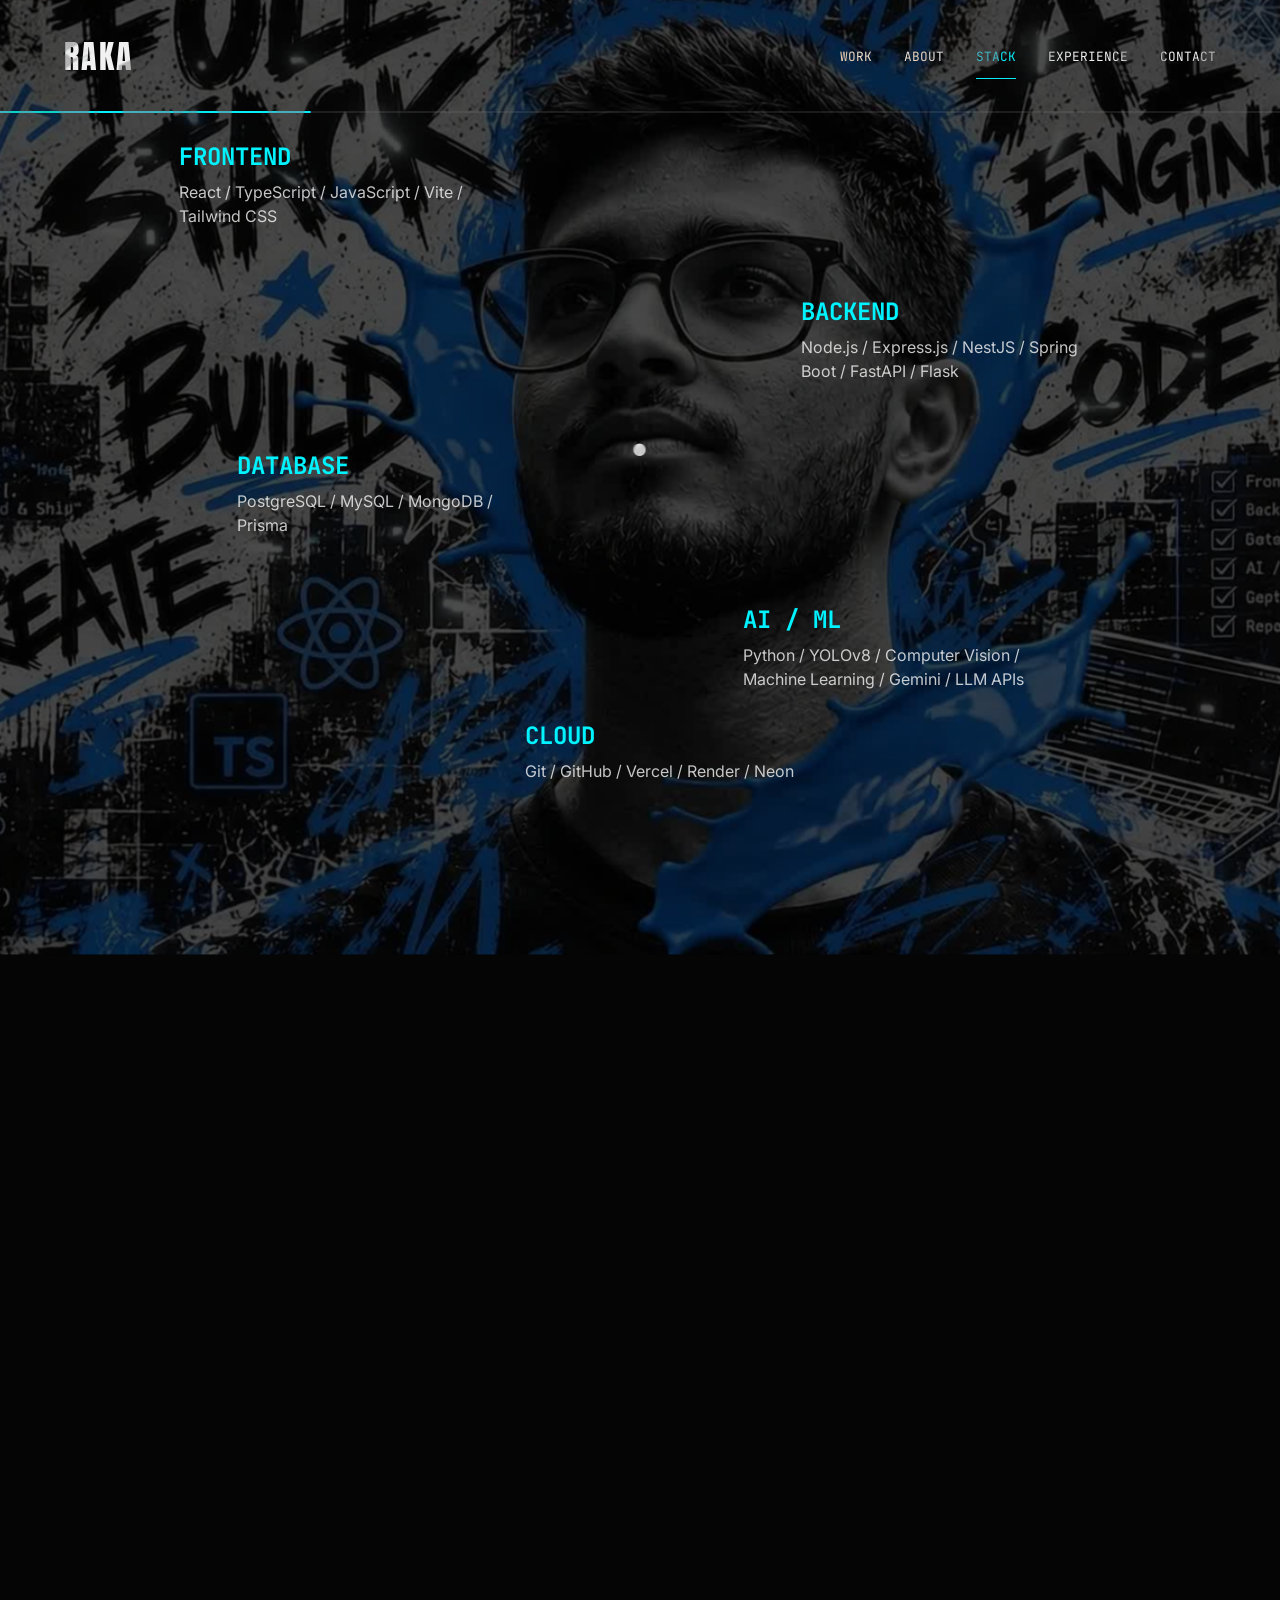
==== index.html @ 2a8984e4 "first commit" ====
<!doctype html>
<html lang="en">

<head>
  <meta charset="UTF-8" />
  <meta name="viewport" content="width=device-width, initial-scale=1.0" />
  <title>Raka - Full-Stack Developer × AI Engineer</title>
  <link rel="preconnect" href="https://fonts.googleapis.com">
  <link rel="preconnect" href="https://fonts.gstatic.com" crossorigin>
  <link
    href="https://fonts.googleapis.com/css2?family=Anton&family=Inter:wght@300;400;600;800&family=JetBrains+Mono:wght@400;700&family=Permanent+Marker&display=swap"
    rel="stylesheet">
  <link rel="stylesheet" href="./style.css" />
</head>

<body>
  <div id="custom-cursor" aria-hidden="true">●</div>

  <dialog id="preloader" aria-labelledby="loader-title" aria-describedby="loader-status">
    <div class="loader-content">
      <p class="eyebrow">RAKA / DIGITAL EXPERIENCES</p>
      <h2 id="loader-title">LOADING<br><span class="text-blue">THE SYSTEM.</span></h2>
      <div class="loader-readout" aria-hidden="true"><span id="loader-percentage">000</span><span>%</span></div>
      <progress id="loader-progress" max="240" value="0" aria-label="Animation loading progress"></progress>
      <p id="loader-status" role="status">Preparing 240 frames. A little patience, then motion.</p>
      <button id="loader-skip" class="text-button" type="button">ENTER NOW <span aria-hidden="true">↗</span></button>
    </div>
  </dialog>

  <nav id="navbar" aria-label="Main navigation">
    <a class="logo" href="#scene-01" data-scroll-target="scene-01" aria-label="Raka — back to the beginning">RAKA</a>
    <div class="nav-links">
      <a href="#scene-05" data-scroll-target="scene-05">WORK</a>
      <a href="#scene-02" data-scroll-target="scene-02">ABOUT</a>
      <a href="#scene-04" data-scroll-target="scene-04">STACK</a>
      <a href="#scene-07" data-scroll-target="scene-07">EXPERIENCE</a>
      <a href="#scene-10" data-scroll-target="scene-10">CONTACT</a>
    </div>
    <div id="scroll-progress-container">
      <div id="scroll-progress"></div>
    </div>
  </nav>

  <div id="ui-layer">
    <!-- SCENE 01: POSTER -->
    <section id="scene-01" class="scene" tabindex="-1" aria-label="Introduction">
      <h1 class="poster-title">RAKA</h1>
      <p class="poster-subtitle">FULL-STACK DEVELOPER × AI ENGINEER</p>
    </section>

    <!-- SCENE 02: IDENTITY -->
    <section id="scene-02" class="scene" tabindex="-1" aria-label="About Raka">
      <div class="identity-text">
        <div class="line">RAKA</div>
        <div class="line text-blue">FULL-STACK DEVELOPER</div>
        <div class="line">AI ENGINEER</div>
      </div>
      <p class="identity-sub">I build intelligent digital products, scalable web systems, and interactive experiences.
      </p>
    </section>

    <!-- SCENE 03: THE BUILDER -->
    <section id="scene-03" class="scene">
      <h2 class="statement">I DON'T JUST WRITE CODE.<br><span class="text-blue">I BUILD SYSTEMS.</span></h2>
      <div class="architecture-flow">
        <div class="arch-step">IDEA</div>
        <div class="arch-arrow">↓</div>
        <div class="arch-step">DESIGN</div>
        <div class="arch-arrow">↓</div>
        <div class="arch-step">FRONTEND</div>
        <div class="arch-arrow">↓</div>
        <div class="arch-step">API</div>
        <div class="arch-arrow">↓</div>
        <div class="arch-step">BACKEND</div>
        <div class="arch-arrow">↓</div>
        <div class="arch-step">DATABASE</div>
        <div class="arch-arrow">↓</div>
        <div class="arch-step">AI</div>
        <div class="arch-arrow">↓</div>
        <div class="arch-step">DEPLOYMENT</div>
      </div>
    </section>

    <!-- SCENE 04: TECHNOLOGY -->
    <section id="scene-04" class="scene" tabindex="-1" aria-label="Technology stack">
      <div class="tech-ecosystem">
        <div class="tech-group pos-1">
          <h3>FRONTEND</h3>
          <p>React / TypeScript / JavaScript / Vite / Tailwind CSS</p>
        </div>
        <div class="tech-group pos-2">
          <h3>BACKEND</h3>
          <p>Node.js / Express.js / NestJS / Spring Boot / FastAPI / Flask</p>
        </div>
        <div class="tech-group pos-3">
          <h3>DATABASE</h3>
          <p>PostgreSQL / MySQL / MongoDB / Prisma</p>
        </div>
        <div class="tech-group pos-4">
          <h3>AI / ML</h3>
          <p>Python / YOLOv8 / Computer Vision / Machine Learning / Gemini / LLM APIs</p>
        </div>
        <div class="tech-group pos-5">
          <h3>CLOUD</h3>
          <p>Git / GitHub / Vercel / Render / Neon</p>
        </div>
      </div>
    </section>

    <!-- SCENE 05: SELECTED PROJECTS -->
    <section id="scene-05" class="scene" tabindex="-1" aria-label="Selected work">
      <h2 class="section-title">SELECTED WORK</h2>

      <div class="project-container" id="project-1">
        <div class="project-image-wrapper"><img src="./projects/flowsuite.jpg" alt="Flowsuite" class="project-image"
            loading="lazy" decoding="async"></div>
        <div class="project-info">
          <h3>FLOWSUITE</h3>
          <p class="proj-desc">Multi-tenant SaaS platform.</p>
          <p class="proj-tech">React / TypeScript / NestJS / Prisma / PostgreSQL / TanStack Query</p>
          <p class="proj-highlight">Highlight: Multi-tenant architecture, authentication, project management, audit
            logging, CRM/customer management, APIs and database architecture.</p>
          <button class="project-open text-button" type="button" aria-haspopup="dialog" aria-controls="project-modal"
            aria-label="View Flowsuite project details">EXPLORE PROJECT <span aria-hidden="true">↗</span></button>
        </div>
      </div>

      <div class="project-container" id="project-2">
        <div class="project-image-wrapper"><img src="./projects/ai_film.jpg" alt="AI Film" class="project-image"
            loading="lazy" decoding="async"></div>
        <div class="project-info">
          <h3>AI FILM / WATCHROOM</h3>
          <p class="proj-desc">AI-powered interactive film platform.</p>
          <p class="proj-highlight">Highlight: AI integration, Interactive storytelling, Gemini, Backend architecture,
            User experience.</p>
          <button class="project-open text-button" type="button" aria-haspopup="dialog" aria-controls="project-modal"
            aria-label="View AI Film / Watchroom project details">EXPLORE PROJECT <span
              aria-hidden="true">↗</span></button>
        </div>
      </div>

      <div class="project-container" id="project-3">
        <div class="project-image-wrapper"><img src="./projects/traffic.jpg" alt="Intelligent Traffic Management"
            class="project-image" loading="lazy" decoding="async"></div>
        <div class="project-info">
          <h3>INTELLIGENT TRAFFIC MANAGEMENT</h3>
          <p class="proj-desc">Real-time intelligent traffic signal control using YOLOv8 with ambulance priority.</p>
          <p class="proj-tech">YOLOv8 / Computer Vision / Python / FastAPI / AI Detection / Risk Scoring</p>
          <p class="proj-highlight">Highlight: Vehicle detection, ambulance priority, adaptive traffic control, accident
            detection and automated alerting.</p>
          <button class="project-open text-button" type="button" aria-haspopup="dialog" aria-controls="project-modal"
            aria-label="View Intelligent Traffic Management project details">EXPLORE PROJECT <span
              aria-hidden="true">↗</span></button>
        </div>
      </div>

      <div class="project-container" id="project-4">
        <div class="project-image-wrapper"><img src="./projects/kifayati.jpg" alt="Kifayati" class="project-image"
            loading="lazy" decoding="async"></div>
        <div class="project-info">
          <h3>KIFAYATI</h3>
          <p class="proj-desc">Smart engineering web system solving complex data flows.</p>
          <button class="project-open text-button" type="button" aria-haspopup="dialog" aria-controls="project-modal"
            aria-label="View Kifayati project details">EXPLORE PROJECT <span aria-hidden="true">↗</span></button>
        </div>
      </div>

      <div class="project-container" id="project-5">
        <div class="project-image-wrapper"><img src="./projects/disease.jpg" alt="Multiple Disease Prediction"
            class="project-image" loading="lazy" decoding="async"></div>
        <div class="project-info">
          <h3>MULTIPLE DISEASE PREDICTION</h3>
          <p class="proj-desc">Machine-learning application demonstrating applied ML and software integration.</p>
          <button class="project-open text-button" type="button" aria-haspopup="dialog" aria-controls="project-modal"
            aria-label="View Multiple Disease Prediction project details">EXPLORE PROJECT <span
              aria-hidden="true">↗</span></button>
        </div>
      </div>
      <div class="project-container" id="project-6">
        <div class="project-image-wrapper"><img src="./projects/como.jpg"
            alt="Como drink discovery app with cocktail search and personal bar matching" class="project-image"
            loading="lazy" decoding="async"></div>
        <div class="project-info">
          <h3>COMO</h3>
          <p class="proj-desc">Cocktail and mocktail discovery, built around what’s in your bar.</p>
          <p class="proj-tech">Next.js / React / TypeScript / Tailwind CSS</p>
          <p class="proj-highlight">Highlight: Ingredient-based recipe matching, brand-aware search, personal bar
            inventory, saved favorites, and detailed recipes in a responsive interface.</p>
          <button class="project-open text-button" type="button" aria-haspopup="dialog" aria-controls="project-modal"
            aria-label="View Como project details">EXPLORE PROJECT <span aria-hidden="true">↗</span></button>
        </div>
      </div>
    </section>

    <!-- SCENE 06: ENGINEERING -->
    <section id="scene-06" class="scene">
      <h2 class="statement">BEHIND THE INTERFACE</h2>
      <div class="architecture-flow horizontal-flow">
        <div class="arch-step">USER</div>
        <div class="arch-arrow">↓</div>
        <div class="arch-step">REACT / TYPESCRIPT</div>
        <div class="arch-arrow">↓</div>
        <div class="arch-step">REST API</div>
        <div class="arch-arrow">↓</div>
        <div class="arch-step">BACKEND SERVICES</div>
        <div class="arch-arrow">↓</div>
        <div class="arch-step">DATABASE</div>
        <div class="arch-arrow">↓</div>
        <div class="arch-step">AI / ML</div>
        <div class="arch-arrow">↓</div>
        <div class="arch-step">CLOUD</div>
      </div>
    </section>

    <!-- SCENE 07: EXPERIENCE -->
    <section id="scene-07" class="scene" tabindex="-1" aria-label="Experience">
      <h2 class="section-title brush-text">EXPERIENCE</h2>
      <div class="experience-block">
        <h3>FULL-STACK DEVELOPER INTERN</h3>
        <h4 class="text-blue">NAVODITA INFOTECH</h4>
        <ul class="exp-list">
          <li>Full-stack development</li>
          <li>Frontend implementation</li>
          <li>Backend APIs</li>
          <li>Database integration</li>
          <li>Web application development</li>
        </ul>
      </div>
    </section>

    <!-- SCENE 08: ENGINEERING MINDSET -->
    <section id="scene-08" class="scene">
      <div class="mindset-container">
        <h2 class="huge-statement">
          BUILD.<br>
          BREAK.<br>
          UNDERSTAND.<br>
          REBUILD.
          <div class="blue-underline"></div>
        </h2>
        <p class="mindset-sub">I enjoy taking complex ideas, breaking them into systems, understanding every layer, and
          turning them into usable products.</p>
      </div>
    </section>

    <!-- SCENE 09: CURRENT FOCUS -->
    <section id="scene-09" class="scene">
      <h2 class="section-title brush-text">CURRENTLY BUILDING</h2>
      <div class="focus-list">
        <div class="focus-item">AI APPLICATIONS</div>
        <div class="focus-item">FULL-STACK SAAS</div>
        <div class="focus-item">LLM INTEGRATIONS</div>
        <div class="focus-item">COMPUTER VISION</div>
        <div class="focus-item">MODERN WEB ARCHITECTURE</div>
        <div class="focus-item">INTERACTIVE EXPERIENCES</div>
      </div>
    </section>

    <!-- FINAL SCENE: CONTACT -->
    <section id="scene-10" class="scene" tabindex="-1" aria-label="Contact">
      <h2 class="statement brush-text text-blue">LET'S BUILD SOMETHING INTERESTING.</h2>
      <div class="contact-info">
        <h3>RAKA</h3>
        <p>Full-Stack Developer × AI Engineer</p>
        <div class="contact-links">
          <a href="https://github.com/ravadakaran" class="hover-link">GitHub</a>
          <a href="www.linkedin.com/in/ravada-karan" class="hover-link">LinkedIn</a>
          <a href="ravadakaran733@gmail.com" class="hover-link">Email</a>
        </div>
      </div>
    </section>
  </div>

  <dialog id="project-modal" aria-labelledby="modal-title" aria-describedby="modal-description">
    <div class="modal-panel">
      <header class="modal-header">
        <p class="eyebrow">SELECTED WORK / <span id="modal-number"></span></p>
        <button id="modal-close" class="text-button" type="button" autofocus aria-label="Close project details">CLOSE
          <span aria-hidden="true">×</span></button>
      </header>
      <div class="modal-layout">
        <div class="modal-image-wrapper"><img id="modal-image" alt="" decoding="async"></div>
        <div class="modal-copy">
          <h2 id="modal-title"></h2>
          <p id="modal-description"></p>
          <section id="modal-tech-section" class="modal-detail" hidden>
            <h3>THE STACK</h3>
            <p id="modal-tech"></p>
          </section>
          <section id="modal-highlight-section" class="modal-detail" hidden>
            <h3>ENGINEERING HIGHLIGHTS</h3>
            <p id="modal-highlights"></p>
          </section>
          <div class="modal-actions">
            <a id="modal-live" class="text-button" target="_blank" rel="noopener noreferrer" hidden>LIVE PROJECT <span
                aria-hidden="true">↗</span></a>
            <a id="modal-repo" class="text-button" target="_blank" rel="noopener noreferrer" hidden>GITHUB <span
                aria-hidden="true">↗</span></a>
            <button id="modal-contact" class="text-button" type="button">LET'S TALK <span
                aria-hidden="true">↗</span></button>
          </div>
        </div>
      </div>
    </div>
  </dialog>

  <p id="sequence-status" role="status" hidden></p>
  <canvas id="scroll-canvas" aria-hidden="true"></canvas>
  <noscript>
    <p class="no-script">This scroll-driven portfolio needs JavaScript. Please enable it to explore the work.</p>
  </noscript>

  <script src="./script.js"></script>
</body>

</html>
---- style.css ----
:root {
  --blue: #00f3ff;
  --black: #050505;
  --white: #f5f5f5;
  --font-display: 'Anton', sans-serif;
  --font-body: 'Inter', sans-serif;
  --font-mono: 'JetBrains Mono', monospace;
  --font-brush: 'Permanent Marker', cursive;
}

* {
  box-sizing: border-box;
  margin: 0;
  padding: 0;
}

[hidden] {
  display: none !important;
}

html {
  scrollbar-gutter: stable;
}

/* Keep the chosen reading pace; each extra project extends the scroll distance. */
body {
  --base-scroll-height: 3000vh;
  min-height: calc(100vh + (var(--base-scroll-height) - 100vh) * var(--timeline-length, 1));
}

button,
a {
  -webkit-tap-highlight-color: transparent;
}

button {
  font: inherit;
}

a {
  color: inherit;
}

button,
a {
  touch-action: manipulation;
}

:focus-visible {
  outline: 2px solid var(--blue);
  outline-offset: 6px;
}

.scene:focus {
  outline: none;
}

html.is-scroll-locked,
.is-scroll-locked body {
  overflow: hidden;
  overscroll-behavior: none;
}

.has-custom-cursor:not(.is-scroll-locked),
.has-custom-cursor:not(.is-scroll-locked) * {
  cursor: none;
}

html,
body {
  background: var(--black);
  color: var(--white);
  font-family: var(--font-body);
  overflow-x: hidden;
}

/* CUSTOM CURSOR */
#custom-cursor {
  display: none;
  position: fixed;
  top: 0;
  left: 0;
  pointer-events: none;
  font-size: 20px;
  color: var(--white);
  mix-blend-mode: difference;
  z-index: 9999;
  transform: translate(-50%, -50%);
  transition: transform 0.1s, font-size 0.2s, color 0.2s;
  font-family: var(--font-mono);
  font-weight: 700;
  letter-spacing: 1px;
}

.has-custom-cursor:not(.is-scroll-locked) #custom-cursor {
  display: block;
}

#custom-cursor.is-hovering {
  font-size: 30px;
  color: var(--blue);
}

/* CANVAS */
canvas {
  position: fixed;
  inset: 0;
  display: block;
  width: 100vw;
  height: 100vh;
  z-index: 0;
  object-fit: cover;
}

/* NAVIGATION */
#navbar {
  position: fixed;
  top: 0;
  left: 0;
  width: 100%;
  padding: 2rem 4rem;
  display: flex;
  justify-content: space-between;
  align-items: center;
  z-index: 100;
  mix-blend-mode: difference;
}

.logo {
  font-family: var(--font-display);
  font-size: 2rem;
  letter-spacing: 2px;
  text-decoration: none;
}

.nav-links {
  display: flex;
  gap: 2rem;
  font-family: var(--font-mono);
  font-size: 0.8rem;
  text-transform: uppercase;
}

.nav-links a {
  display: inline-flex;
  align-items: center;
  min-height: 44px;
  text-decoration: none;
  border-bottom: 1px solid transparent;
  transition: color 180ms ease, border-color 180ms ease;
}

.nav-links a:hover,
.nav-links a[aria-current] {
  color: var(--blue);
  border-bottom-color: currentColor;
}

#scroll-progress-container {
  position: absolute;
  bottom: 0;
  left: 0;
  width: 100%;
  height: 2px;
  background: rgba(255, 255, 255, 0.1);
}

#scroll-progress {
  height: 100%;
  width: 100%;
  transform: scaleX(0);
  transform-origin: left;
  background: var(--blue);
}

/* UI LAYER */
#ui-layer {
  position: fixed;
  inset: 0;
  z-index: 10;
  pointer-events: none;
}

.scene {
  position: absolute;
  inset: 0;
  display: flex;
  flex-direction: column;
  justify-content: center;
  align-items: center;
  text-align: center;
  opacity: 0;
  visibility: hidden;
  pointer-events: none;
  padding: 4rem;
  will-change: transform, opacity;
}

/* UTILITIES */
.text-blue {
  color: var(--blue);
}

.brush-text {
  font-family: var(--font-brush);
}

/* SCENE 01 */
.poster-title {
  font-family: var(--font-display);
  font-size: 15vw;
  line-height: 1;
  margin: 0;
  text-transform: uppercase;
  mix-blend-mode: overlay;
}

.poster-subtitle {
  font-family: var(--font-mono);
  font-size: 1.2rem;
  letter-spacing: 4px;
  margin-top: 1rem;
}

/* SCENE 02 */
.identity-text .line {
  font-family: var(--font-display);
  font-size: 6vw;
  line-height: 1.1;
}

.identity-sub {
  margin-top: 2rem;
  font-size: 1.5rem;
  max-width: 600px;
  opacity: 0.7;
}

/* SCENE 03 & 06 (ARCHITECTURE) */
.statement {
  font-family: var(--font-display);
  font-size: 5vw;
  line-height: 1.1;
  margin-bottom: 3rem;
}

.architecture-flow {
  display: flex;
  flex-direction: column;
  align-items: center;
  gap: 1rem;
  font-family: var(--font-mono);
  font-size: 1.2rem;
  font-weight: 700;
}

.horizontal-flow {
  flex-direction: row;
  flex-wrap: wrap;
  justify-content: center;
}

.arch-step {
  padding: 0.5rem 1rem;
  border: 1px solid rgba(255, 255, 255, 0.2);
  background: rgba(0, 0, 0, 0.5);
  backdrop-filter: blur(10px);
}

.arch-arrow {
  color: var(--blue);
}

.horizontal-flow .arch-arrow {
  transform: rotate(-90deg);
}

/* SCENE 04 */
.tech-ecosystem {
  position: relative;
  width: 100%;
  height: 100%;
  flex: 1;
}

.tech-group {
  position: absolute;
  text-align: left;
  max-width: 300px;
}

.pos-1 {
  top: 10%;
  left: 10%;
}

.pos-2 {
  top: 30%;
  right: 10%;
}

.pos-3 {
  top: 50%;
  left: 15%;
}

.pos-4 {
  top: 70%;
  right: 15%;
}

.pos-5 {
  top: 85%;
  left: 40%;
}

.tech-group h3 {
  font-family: var(--font-mono);
  color: var(--blue);
  margin-bottom: 0.5rem;
  font-size: 1.5rem;
}

.tech-group p {
  font-size: 1rem;
  line-height: 1.5;
  opacity: 0.8;
}

/* SCENE 05 */
.section-title {
  font-family: var(--font-display);
  font-size: 8vw;
  position: absolute;
  top: 10%;
  left: 5%;
  mix-blend-mode: overlay;
  opacity: 0.2;
}

.project-container {
  display: flex;
  align-items: center;
  justify-content: center;
  gap: 4rem;
  position: absolute;
  inset: 0;
  padding: 10%;
  opacity: 0;
  visibility: hidden;
  pointer-events: none;
}

.project-image-wrapper {
  flex: 1;
  max-width: 50%;
  position: relative;
}

.project-image-wrapper::after {
  content: '';
  position: absolute;
  inset: 0;
  background: var(--blue);
  mix-blend-mode: overlay;
  opacity: 0.3;
}

.project-image {
  width: 100%;
  height: auto;
  border: 1px solid rgba(255, 255, 255, 0.1);
  filter: grayscale(100%) contrast(1.2);
}

.project-info {
  flex: 1;
  text-align: left;
}

.project-info h3 {
  font-family: var(--font-display);
  font-size: 4rem;
  color: var(--blue);
  line-height: 1;
  margin-bottom: 1rem;
}

.proj-desc {
  font-size: 1.5rem;
  margin-bottom: 1rem;
}

.proj-tech {
  font-family: var(--font-mono);
  font-size: 0.9rem;
  color: rgba(255, 255, 255, 0.6);
  margin-bottom: 1rem;
}

.proj-highlight {
  font-size: 1rem;
  line-height: 1.5;
  border-left: 2px solid var(--blue);
  padding-left: 1rem;
}

/* SCENE 07 */
.experience-block {
  text-align: left;
  border-left: 4px solid var(--blue);
  padding-left: 2rem;
}

.experience-block h3 {
  font-family: var(--font-display);
  font-size: 4rem;
  line-height: 1;
}

.experience-block h4 {
  font-family: var(--font-mono);
  font-size: 1.5rem;
  margin-top: 0.5rem;
  margin-bottom: 1.5rem;
}

.exp-list {
  list-style: none;
  font-size: 1.2rem;
  line-height: 1.8;
}

.exp-list li::before {
  content: '>';
  color: var(--blue);
  margin-right: 1rem;
  font-family: var(--font-mono);
}

/* SCENE 08 */
.mindset-container {
  display: flex;
  flex-direction: column;
  align-items: flex-start;
}

.huge-statement {
  font-family: var(--font-display);
  font-size: 10vw;
  line-height: 1;
  text-align: left;
  position: relative;
}

.blue-underline {
  height: 10px;
  width: 100%;
  transform: scaleX(0);
  transform-origin: left;
  background: var(--blue);
  margin-top: 1rem;
}

.mindset-sub {
  margin-top: 2rem;
  font-size: 1.5rem;
  max-width: 600px;
  text-align: left;
  opacity: 0.7;
}

/* SCENE 09 */
.focus-list {
  display: flex;
  flex-direction: column;
  gap: 1rem;
  align-items: flex-start;
}

.focus-item {
  font-family: var(--font-display);
  font-size: 4rem;
  text-transform: uppercase;
  position: relative;
  overflow: hidden;
}

.focus-item::after {
  content: '';
  position: absolute;
  bottom: 0;
  left: 0;
  width: 100%;
  height: 2px;
  background: var(--blue);
  transform: translateX(-100%);
  transition: transform 0.3s;
}

.focus-item:hover::after {
  transform: translateX(0);
}

/* SCENE 10 */
.contact-info {
  margin-top: 4rem;
  font-family: var(--font-mono);
}

.contact-info h3 {
  font-size: 2rem;
}

.contact-links {
  margin-top: 2rem;
  display: flex;
  gap: 2rem;
  justify-content: center;
}

.contact-links a {
  color: var(--white);
  text-decoration: none;
  font-size: 1.5rem;
  border-bottom: 2px solid transparent;
  transition: border-color 0.3s, color 0.3s;
}

.contact-links a:hover {
  color: var(--blue);
  border-color: var(--blue);
}

/* SHARED INTERACTION DETAILS */
.eyebrow {
  font: 0.7rem/1.5 var(--font-mono);
  letter-spacing: 0.14em;
  color: var(--blue);
}

.text-button {
  display: inline-flex;
  align-items: center;
  justify-content: space-between;
  gap: 1.5rem;
  min-height: 44px;
  padding: 0.7rem 0;
  border: 0;
  border-bottom: 1px solid rgba(255, 255, 255, 0.4);
  background: transparent;
  color: var(--white);
  font: 0.75rem/1.5 var(--font-mono);
  letter-spacing: 0.07em;
  text-decoration: none;
  cursor: pointer;
  transition: color 180ms ease, border-color 180ms ease;
}

.text-button:hover {
  color: var(--blue);
  border-color: var(--blue);
}

.text-button span {
  font-size: 1.3rem;
}

.project-open {
  margin-top: 1.5rem;
}

/* The real button covers the card, so mouse and keyboard share one action. */
.project-open::after {
  content: '';
  position: absolute;
  inset: 0;
}

.project-container:has(.project-open:focus-visible) .project-image {
  outline: 2px solid var(--blue);
  outline-offset: 6px;
}

/* IMMERSIVE LOADING SCREEN */
dialog {
  color: var(--white);
  border: 0;
}

dialog::backdrop {
  background: rgba(0, 0, 0, 0.88);
}

#preloader {
  position: fixed;
  inset: 0;
  width: 100%;
  height: 100%;
  max-width: none;
  max-height: none;
  margin: 0;
  padding: clamp(1.5rem, 5vw, 5rem);
  background: var(--black);
  transition: opacity 450ms ease, transform 450ms ease;
}

#preloader[open] {
  display: grid;
  place-items: center;
}

#preloader.is-leaving {
  opacity: 0;
  transform: translateY(-24px);
}

#preloader::backdrop {
  background: var(--black);
  transition: opacity 450ms ease;
}

#preloader.is-leaving::backdrop {
  opacity: 0;
}

.loader-content {
  width: min(100%, 650px);
}

#loader-title {
  margin-top: 2rem;
  font: clamp(2.8rem, 9vw, 7rem)/0.98 var(--font-display);
  letter-spacing: -0.015em;
}

.loader-readout {
  display: flex;
  align-items: baseline;
  justify-content: flex-end;
  gap: 0.5rem;
  margin-top: 2rem;
  font: 1rem var(--font-mono);
}

#loader-percentage {
  font-size: clamp(2rem, 6vw, 4rem);
  font-variant-numeric: tabular-nums;
}

#loader-progress {
  display: block;
  appearance: none;
  width: 100%;
  height: 3px;
  margin: 1rem 0;
  border: 0;
  background: #242424;
  accent-color: var(--blue);
}

#loader-progress::-webkit-progress-bar {
  background: #242424;
}

#loader-progress::-webkit-progress-value {
  background: var(--blue);
}

#loader-progress::-moz-progress-bar {
  background: var(--blue);
}

#loader-status {
  color: #aaa;
  font: 0.75rem/1.7 var(--font-mono);
}

#loader-skip {
  margin-top: 2rem;
}

/* FULL-SCREEN PROJECT DETAILS */
#project-modal {
  position: fixed;
  inset: 0;
  width: 100%;
  height: 100%;
  max-width: none;
  max-height: none;
  margin: 0;
  padding: clamp(1rem, 3vw, 3rem);
  background: transparent;
  overflow-y: auto;
  overscroll-behavior: contain;
}

.modal-panel {
  width: min(100%, 1440px);
  min-height: 100%;
  margin: 0 auto;
  padding: clamp(1.25rem, 4vw, 4rem);
  border: 1px solid #333;
  background: var(--black);
}

.modal-header {
  display: flex;
  align-items: center;
  justify-content: space-between;
  gap: 1rem;
  margin-bottom: 3rem;
}

#modal-close {
  flex-shrink: 0;
}

.modal-layout {
  display: grid;
  grid-template-columns: minmax(0, 1fr) minmax(0, 1fr);
  align-items: start;
  gap: clamp(2rem, 5vw, 5rem);
}

.modal-image-wrapper {
  overflow: hidden;
  border: 1px solid #333;
  background: #111;
}

#modal-image {
  display: block;
  width: 100%;
  height: auto;
  filter: grayscale(100%) contrast(1.1);
}

#modal-title {
  font: clamp(2.2rem, 4.8vw, 5rem)/1.05 var(--font-display);
  color: var(--blue);
  overflow-wrap: anywhere;
}

#modal-description {
  margin-top: 1.5rem;
  font-size: 1.15rem;
  line-height: 1.7;
}

.modal-detail {
  margin-top: 2rem;
  padding-top: 1.25rem;
  border-top: 1px solid #333;
}

.modal-detail h3 {
  margin-bottom: 0.75rem;
  font: 0.7rem var(--font-mono);
  letter-spacing: 0.1em;
  color: var(--blue);
}

.modal-detail p {
  color: #b8b8b8;
  font-size: 0.95rem;
  line-height: 1.8;
}

.modal-actions {
  display: flex;
  flex-wrap: wrap;
  gap: 1rem 2rem;
  margin-top: 2rem;
}

#sequence-status {
  position: fixed;
  bottom: 1rem;
  left: 50%;
  transform: translateX(-50%);
  width: max-content;
  max-width: calc(100% - 2rem);
  padding: 0.65rem 1rem;
  border: 1px solid #333;
  background: rgba(5, 5, 5, 0.95);
  color: #b8b8b8;
  font: 0.65rem/1.5 var(--font-mono);
  text-align: center;
  pointer-events: none;
  z-index: 110;
}

.no-script {
  position: fixed;
  inset: 35% 10% auto;
  z-index: 200;
  padding: 2rem;
  background: var(--black);
  line-height: 1.7;
}

@media (max-width: 768px) {
  #navbar {
    padding: 0.75rem 1.25rem 0;
    flex-direction: column;
    align-items: flex-start;
    gap: 0.25rem;
    background: rgba(5, 5, 5, 0.85);
    mix-blend-mode: normal;
  }

  .logo {
    font-size: 1.5rem;
  }

  .nav-links {
    width: 100%;
    justify-content: space-between;
    gap: 0.5rem;
    font-size: 0.6rem;
  }

  .scene {
    padding: 7.5rem 1.25rem 2rem;
  }

  .poster-title {
    font-size: 20vw;
  }

  .poster-subtitle {
    font-size: 0.75rem;
    line-height: 1.7;
    letter-spacing: 2px;
  }

  .identity-text .line {
    font-size: 10vw;
  }

  .identity-sub,
  .mindset-sub {
    font-size: 1.1rem;
  }

  .statement {
    font-size: 8vw;
  }

  .tech-group {
    position: static;
    margin-bottom: 1.25rem;
    text-align: center;
    max-width: none;
  }

  .tech-group h3 {
    font-size: 1.1rem;
  }

  .tech-group p {
    font-size: 0.8rem;
  }

  .project-container {
    flex-direction: column;
    padding: 7.5rem 1.25rem 2rem;
    gap: 1rem;
  }

  .project-image-wrapper {
    flex: 0 1 auto;
    max-width: 100%;
    width: min(100%, 440px);
    min-height: 0;
  }

  .project-image {
    display: block;
    max-height: 25svh;
    object-fit: cover;
  }

  .project-info {
    flex: 0 1 auto;
    width: 100%;
    max-width: 440px;
  }

  .project-info h3 {
    font-size: clamp(1.5rem, 6vw, 2.5rem);
    margin-bottom: 0.75rem;
  }

  .proj-desc {
    font-size: 1rem;
    line-height: 1.5;
    margin-bottom: 0.75rem;
  }

  .proj-tech {
    font-size: 0.7rem;
    line-height: 1.6;
    margin-bottom: 0;
  }

  .proj-highlight {
    display: none;
  }

  /* Full details remain available in the modal. */
  .project-open {
    margin-top: 0.75rem;
  }

  .section-title {
    top: 16%;
  }

  .huge-statement {
    font-size: 15vw;
  }

  .focus-item {
    font-size: 2rem;
  }

  .experience-block h3 {
    font-size: 2rem;
  }

  .modal-layout {
    grid-template-columns: minmax(0, 1fr);
  }

  .modal-header {
    margin-bottom: 1.5rem;
  }

  .modal-header .eyebrow {
    font-size: 0.6rem;
  }

  #modal-image {
    max-height: 35svh;
    object-fit: cover;
  }
}

@media (max-height: 950px),
(max-width: 768px) {
  #scene-03 .architecture-flow {
    flex-direction: row;
    flex-wrap: wrap;
    justify-content: center;
    max-width: 55rem;
    gap: 0.6rem;
    font-size: 0.9rem;
  }

  #scene-03 .arch-arrow {
    transform: rotate(-90deg);
  }
}

@media (max-height: 600px) and (orientation: landscape) {
  #navbar {
    padding-top: 0.5rem;
    padding-bottom: 0;
  }

  .project-container {
    flex-direction: row;
    gap: 1.5rem;
    padding: 7rem 2rem 1rem;
  }

  .project-image-wrapper {
    max-width: 38%;
  }

  .project-image {
    max-height: 55svh;
  }

  .project-info h3 {
    font-size: 1.6rem;
  }

  .proj-desc {
    font-size: 0.85rem;
  }

  .proj-tech,
  .proj-highlight {
    display: none;
  }

  .project-open {
    margin-top: 0.5rem;
  }

  #scene-03 {
    padding: 6rem 1.25rem 1rem;
  }

  #scene-03 .statement {
    font-size: 2rem;
    margin-bottom: 1rem;
  }

  #loader-title {
    font-size: 3rem;
    margin-top: 1rem;
  }

  .loader-readout,
  #loader-skip {
    margin-top: 0.5rem;
  }

  #loader-percentage {
    font-size: 2rem;
  }
}

@media (prefers-reduced-motion: reduce) {

  *,
  *::before,
  *::after {
    transition: none !important;
    scroll-behavior: auto !important;
  }
}
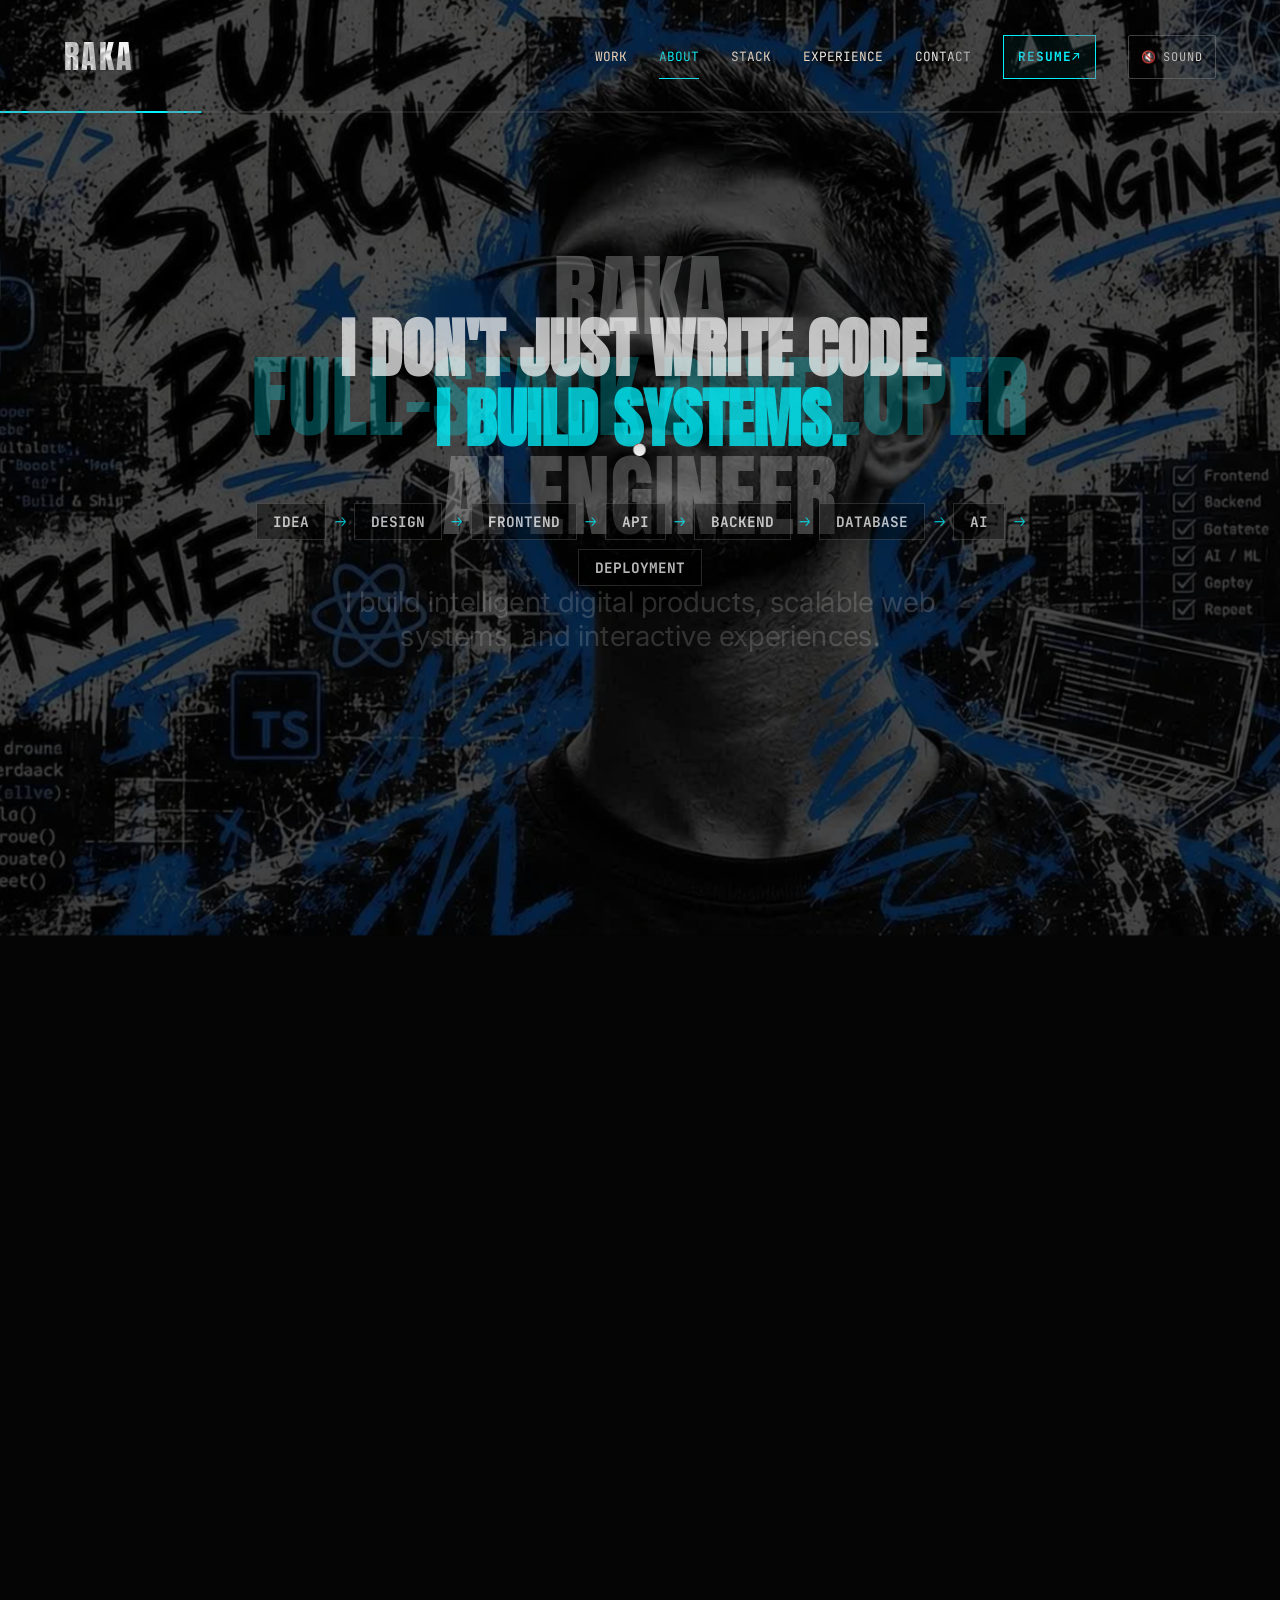
==== commit 1f2ccee1: "feat: complete production readiness enhancements and QA fixes - Add SEO metadata, absolute Open Grap" ====
--- a/index.html
+++ b/index.html
@@ -4,7 +4,35 @@
 <head>
   <meta charset="UTF-8" />
   <meta name="viewport" content="width=device-width, initial-scale=1.0" />
-  <title>Raka - Full-Stack Developer × AI Engineer</title>
+  <title>Raka — Full-Stack Developer × AI Engineer</title>
+  <meta name="description" content="Portfolio of Raka (Ravada Karan), Full-Stack Developer & AI Engineer specializing in intelligent digital products, scalable systems, and interactive experiences." />
+  <meta name="keywords" content="Raka, Ravada Karan, Full-Stack Developer, AI Engineer, Machine Learning, Web Development, Portfolio, React, Next.js, Python" />
+  <meta name="author" content="Ravada Karan (Raka)" />
+  <link rel="canonical" href="https://ravadakaran.github.io/" />
+
+  <!-- Open Graph / Facebook -->
+  <meta property="og:type" content="website" />
+  <meta property="og:url" content="https://ravadakaran.github.io/" />
+  <meta property="og:title" content="Raka — Full-Stack Developer × AI Engineer" />
+  <meta property="og:description" content="I build intelligent digital products, scalable web systems, and interactive experiences." />
+  <meta property="og:image" content="https://ravadakaran.github.io/projects/como.jpg" />
+  <meta property="og:image:width" content="1200" />
+  <meta property="og:image:height" content="630" />
+  <meta property="og:image:alt" content="Raka — Full-Stack Developer × AI Engineer Portfolio Preview" />
+
+  <!-- Twitter -->
+  <meta name="twitter:card" content="summary_large_image" />
+  <meta name="twitter:url" content="https://ravadakaran.github.io/" />
+  <meta name="twitter:title" content="Raka — Full-Stack Developer × AI Engineer" />
+  <meta name="twitter:description" content="I build intelligent digital products, scalable web systems, and interactive experiences." />
+  <meta name="twitter:image" content="https://ravadakaran.github.io/projects/como.jpg" />
+
+  <!-- Favicon & PWA -->
+  <link rel="icon" type="image/svg+xml" href="./favicon.svg" />
+  <link rel="apple-touch-icon" href="./favicon.svg" />
+  <link rel="manifest" href="./site.webmanifest" />
+  <meta name="theme-color" content="#050505" />
+
   <link rel="preconnect" href="https://fonts.googleapis.com">
   <link rel="preconnect" href="https://fonts.gstatic.com" crossorigin>
   <link
@@ -14,6 +42,7 @@
 </head>
 
 <body>
+  <a href="#ui-layer" class="skip-to-content">Skip to content</a>
   <div id="custom-cursor" aria-hidden="true">●</div>
 
   <dialog id="preloader" aria-labelledby="loader-title" aria-describedby="loader-status">
@@ -35,6 +64,8 @@
       <a href="#scene-04" data-scroll-target="scene-04">STACK</a>
       <a href="#scene-07" data-scroll-target="scene-07">EXPERIENCE</a>
       <a href="#scene-10" data-scroll-target="scene-10">CONTACT</a>
+      <a href="https://github.com/ravadakaran" class="nav-resume-cta" target="_blank" rel="noopener noreferrer" aria-label="View Resume / CV">RESUME <span aria-hidden="true">↗</span></a>
+      <button id="audio-toggle" class="audio-btn" type="button" aria-label="Toggle audio effects feedback" title="Toggle audio feedback"><span id="audio-icon" aria-hidden="true">🔇</span> <span class="audio-text">SOUND</span></button>
     </div>
     <div id="scroll-progress-container">
       <div id="scroll-progress"></div>
@@ -86,32 +117,71 @@
       <div class="tech-ecosystem">
         <div class="tech-group pos-1">
           <h3>FRONTEND</h3>
-          <p>React / TypeScript / JavaScript / Vite / Tailwind CSS</p>
+          <div class="tech-badges">
+            <span class="tech-badge" tabindex="0" role="button" data-tech="React">React</span>
+            <span class="tech-badge" tabindex="0" role="button" data-tech="TypeScript">TypeScript</span>
+            <span class="tech-badge" tabindex="0" role="button" data-tech="JavaScript">JavaScript</span>
+            <span class="tech-badge" tabindex="0" role="button" data-tech="Vite">Vite</span>
+            <span class="tech-badge" tabindex="0" role="button" data-tech="Tailwind CSS">Tailwind CSS</span>
+          </div>
         </div>
         <div class="tech-group pos-2">
           <h3>BACKEND</h3>
-          <p>Node.js / Express.js / NestJS / Spring Boot / FastAPI / Flask</p>
+          <div class="tech-badges">
+            <span class="tech-badge" tabindex="0" role="button" data-tech="Node.js">Node.js</span>
+            <span class="tech-badge" tabindex="0" role="button" data-tech="Express.js">Express.js</span>
+            <span class="tech-badge" tabindex="0" role="button" data-tech="NestJS">NestJS</span>
+            <span class="tech-badge" tabindex="0" role="button" data-tech="Spring Boot">Spring Boot</span>
+            <span class="tech-badge" tabindex="0" role="button" data-tech="FastAPI">FastAPI</span>
+            <span class="tech-badge" tabindex="0" role="button" data-tech="Flask">Flask</span>
+          </div>
         </div>
         <div class="tech-group pos-3">
           <h3>DATABASE</h3>
-          <p>PostgreSQL / MySQL / MongoDB / Prisma</p>
+          <div class="tech-badges">
+            <span class="tech-badge" tabindex="0" role="button" data-tech="PostgreSQL">PostgreSQL</span>
+            <span class="tech-badge" tabindex="0" role="button" data-tech="MySQL">MySQL</span>
+            <span class="tech-badge" tabindex="0" role="button" data-tech="MongoDB">MongoDB</span>
+            <span class="tech-badge" tabindex="0" role="button" data-tech="Prisma">Prisma</span>
+          </div>
         </div>
         <div class="tech-group pos-4">
           <h3>AI / ML</h3>
-          <p>Python / YOLOv8 / Computer Vision / Machine Learning / Gemini / LLM APIs</p>
+          <div class="tech-badges">
+            <span class="tech-badge" tabindex="0" role="button" data-tech="Python">Python</span>
+            <span class="tech-badge" tabindex="0" role="button" data-tech="YOLOv8">YOLOv8</span>
+            <span class="tech-badge" tabindex="0" role="button" data-tech="Computer Vision">Computer Vision</span>
+            <span class="tech-badge" tabindex="0" role="button" data-tech="Machine Learning">Machine Learning</span>
+            <span class="tech-badge" tabindex="0" role="button" data-tech="Gemini">Gemini</span>
+            <span class="tech-badge" tabindex="0" role="button" data-tech="LLM APIs">LLM APIs</span>
+          </div>
         </div>
         <div class="tech-group pos-5">
-          <h3>CLOUD</h3>
-          <p>Git / GitHub / Vercel / Render / Neon</p>
-        </div>
-      </div>
+          <h3>CLOUD & INFRA</h3>
+          <div class="tech-badges">
+            <span class="tech-badge" tabindex="0" role="button" data-tech="Git">Git</span>
+            <span class="tech-badge" tabindex="0" role="button" data-tech="GitHub">GitHub</span>
+            <span class="tech-badge" tabindex="0" role="button" data-tech="Vercel">Vercel</span>
+            <span class="tech-badge" tabindex="0" role="button" data-tech="Render">Render</span>
+            <span class="tech-badge" tabindex="0" role="button" data-tech="Neon">Neon</span>
+          </div>
+        </div>
+      </div>
+      <div id="tech-hud-indicator" class="tech-hud-indicator" aria-live="polite">Click any technology to highlight related architecture</div>
     </section>
 
     <!-- SCENE 05: SELECTED PROJECTS -->
     <section id="scene-05" class="scene" tabindex="-1" aria-label="Selected work">
       <h2 class="section-title">SELECTED WORK</h2>
 
-      <div class="project-container" id="project-1">
+      <div class="project-filter-bar" role="tablist" aria-label="Filter projects by category">
+        <button class="filter-pill active" data-filter="all" type="button" role="tab" aria-selected="true">ALL <span class="filter-count">(6)</span></button>
+        <button class="filter-pill" data-filter="ai" type="button" role="tab" aria-selected="false">AI / ML <span class="filter-count">(3)</span></button>
+        <button class="filter-pill" data-filter="fullstack" type="button" role="tab" aria-selected="false">FULL-STACK <span class="filter-count">(4)</span></button>
+        <button class="filter-pill" data-filter="systems" type="button" role="tab" aria-selected="false">SYSTEMS <span class="filter-count">(3)</span></button>
+      </div>
+
+      <div class="project-container" id="project-1" data-category="fullstack systems">
         <div class="project-image-wrapper"><img src="./projects/flowsuite.jpg" alt="Flowsuite" class="project-image"
             loading="lazy" decoding="async"></div>
         <div class="project-info">
@@ -125,7 +195,7 @@
         </div>
       </div>
 
-      <div class="project-container" id="project-2">
+      <div class="project-container" id="project-2" data-category="ai fullstack">
         <div class="project-image-wrapper"><img src="./projects/ai_film.jpg" alt="AI Film" class="project-image"
             loading="lazy" decoding="async"></div>
         <div class="project-info">
@@ -139,7 +209,7 @@
         </div>
       </div>
 
-      <div class="project-container" id="project-3">
+      <div class="project-container" id="project-3" data-category="ai systems">
         <div class="project-image-wrapper"><img src="./projects/traffic.jpg" alt="Intelligent Traffic Management"
             class="project-image" loading="lazy" decoding="async"></div>
         <div class="project-info">
@@ -154,7 +224,7 @@
         </div>
       </div>
 
-      <div class="project-container" id="project-4">
+      <div class="project-container" id="project-4" data-category="fullstack systems">
         <div class="project-image-wrapper"><img src="./projects/kifayati.jpg" alt="Kifayati" class="project-image"
             loading="lazy" decoding="async"></div>
         <div class="project-info">
@@ -165,7 +235,7 @@
         </div>
       </div>
 
-      <div class="project-container" id="project-5">
+      <div class="project-container" id="project-5" data-category="ai">
         <div class="project-image-wrapper"><img src="./projects/disease.jpg" alt="Multiple Disease Prediction"
             class="project-image" loading="lazy" decoding="async"></div>
         <div class="project-info">
@@ -176,7 +246,7 @@
               aria-hidden="true">↗</span></button>
         </div>
       </div>
-      <div class="project-container" id="project-6">
+      <div class="project-container" id="project-6" data-category="fullstack">
         <div class="project-image-wrapper"><img src="./projects/como.jpg"
             alt="Como drink discovery app with cocktail search and personal bar matching" class="project-image"
             loading="lazy" decoding="async"></div>
@@ -212,19 +282,32 @@
       </div>
     </section>
 
-    <!-- SCENE 07: EXPERIENCE -->
-    <section id="scene-07" class="scene" tabindex="-1" aria-label="Experience">
-      <h2 class="section-title brush-text">EXPERIENCE</h2>
-      <div class="experience-block">
-        <h3>FULL-STACK DEVELOPER INTERN</h3>
-        <h4 class="text-blue">NAVODITA INFOTECH</h4>
-        <ul class="exp-list">
-          <li>Full-stack development</li>
-          <li>Frontend implementation</li>
-          <li>Backend APIs</li>
-          <li>Database integration</li>
-          <li>Web application development</li>
-        </ul>
+    <!-- SCENE 07: EXPERIENCE & TESTIMONIALS -->
+    <section id="scene-07" class="scene" tabindex="-1" aria-label="Experience and Endorsements">
+      <h2 class="section-title brush-text">EXPERIENCE & ENDORSEMENTS</h2>
+      <div class="experience-and-testimonials">
+        <div class="experience-block">
+          <p class="eyebrow">CAREER</p>
+          <h3>FULL-STACK DEVELOPER INTERN</h3>
+          <h4 class="text-blue">NAVODITA INFOTECH</h4>
+          <ul class="exp-list">
+            <li>Full-stack development & modern architecture</li>
+            <li>Frontend implementation with responsive polish</li>
+            <li>Robust backend APIs & database integration</li>
+            <li>Iterative prototyping and production deployment</li>
+          </ul>
+        </div>
+        <div class="testimonials-block">
+          <p class="eyebrow">FEEDBACK</p>
+          <div class="testimonial-card">
+            <blockquote class="testimonial-quote">"Karan has an innate instinct for breaking complex technical problems into elegant, production-ready systems."</blockquote>
+            <p class="testimonial-author text-blue">— Engineering Mentor / Team Lead</p>
+          </div>
+          <div class="testimonial-card">
+            <blockquote class="testimonial-quote">"Uncompromising attention to detail across both AI pipelines and high-framerate interactive user interfaces."</blockquote>
+            <p class="testimonial-author text-blue">— Collaborator & Peer</p>
+          </div>
+        </div>
       </div>
     </section>
 
@@ -262,15 +345,19 @@
       <div class="contact-info">
         <h3>RAKA</h3>
         <p>Full-Stack Developer × AI Engineer</p>
+        <div class="contact-cta-wrapper">
+          <button id="open-contact-modal" class="text-button contact-trigger-btn" type="button" aria-haspopup="dialog" aria-controls="contact-modal">TRANSMIT MESSAGE <span aria-hidden="true">✉</span></button>
+        </div>
         <div class="contact-links">
-          <a href="https://github.com/ravadakaran" class="hover-link">GitHub</a>
-          <a href="www.linkedin.com/in/ravada-karan" class="hover-link">LinkedIn</a>
-          <a href="ravadakaran733@gmail.com" class="hover-link">Email</a>
+          <a href="https://github.com/ravadakaran" class="hover-link" target="_blank" rel="noopener noreferrer">GitHub <span aria-hidden="true">↗</span></a>
+          <a href="https://www.linkedin.com/in/ravada-karan" class="hover-link" target="_blank" rel="noopener noreferrer">LinkedIn <span aria-hidden="true">↗</span></a>
+          <a href="mailto:ravadakaran733@gmail.com" class="hover-link">Email <span>✉</span></a>
         </div>
       </div>
     </section>
   </div>
 
+  <!-- PROJECT DETAILS MODAL -->
   <dialog id="project-modal" aria-labelledby="modal-title" aria-describedby="modal-description">
     <div class="modal-panel">
       <header class="modal-header">
@@ -279,7 +366,10 @@
           <span aria-hidden="true">×</span></button>
       </header>
       <div class="modal-layout">
-        <div class="modal-image-wrapper"><img id="modal-image" alt="" decoding="async"></div>
+        <div class="modal-image-wrapper">
+          <img id="modal-image" alt="" decoding="async">
+          <video id="modal-video" class="modal-media-video" loop muted playsinline hidden></video>
+        </div>
         <div class="modal-copy">
           <h2 id="modal-title"></h2>
           <p id="modal-description"></p>
@@ -304,6 +394,65 @@
     </div>
   </dialog>
 
+  <!-- CONTACT TRANSMISSION MODAL -->
+  <dialog id="contact-modal" aria-labelledby="contact-modal-title" aria-describedby="contact-modal-desc">
+    <div class="modal-panel contact-modal-panel">
+      <header class="modal-header">
+        <p class="eyebrow">TRANSMISSION // DIRECT LINK</p>
+        <button id="contact-modal-close" class="text-button" type="button" autofocus aria-label="Close contact dialog">CLOSE <span aria-hidden="true">×</span></button>
+      </header>
+      
+      <div class="contact-modal-content">
+        <h2 id="contact-modal-title">INITIATE <span class="text-blue">CONTACT.</span></h2>
+        <p id="contact-modal-desc" class="contact-modal-sub">Have a project, system architecture challenge, or AI initiative in mind? Send a direct transmission below.</p>
+        
+        <form id="contact-form" class="cyber-form" novalidate>
+          <div class="form-row">
+            <div class="form-group">
+              <label for="contact-name">IDENTITY / NAME *</label>
+              <input id="contact-name" name="name" type="text" required placeholder="Your Name" autocomplete="name" />
+              <span class="field-error" id="name-error" aria-live="polite"></span>
+            </div>
+            <div class="form-group">
+              <label for="contact-email">RETURN PROTOCOL / EMAIL *</label>
+              <input id="contact-email" name="email" type="email" required placeholder="name@domain.com" autocomplete="email" />
+              <span class="field-error" id="email-error" aria-live="polite"></span>
+            </div>
+          </div>
+          
+          <div class="form-group">
+            <label for="contact-subject">TOPIC OF INQUIRY</label>
+            <select id="contact-subject" name="subject">
+              <option value="Full-Stack Web / SaaS Architecture">Full-Stack Web / SaaS Architecture</option>
+              <option value="AI / ML System & Computer Vision">AI / ML System & Computer Vision</option>
+              <option value="Full-Time / Engineering Role">Full-Time / Engineering Role</option>
+              <option value="Consulting / Freelance Project">Consulting / Freelance Project</option>
+              <option value="General Conversation">General Conversation</option>
+            </select>
+          </div>
+          
+          <div class="form-group">
+            <label for="contact-message">TRANSMISSION CONTENT *</label>
+            <textarea id="contact-message" name="message" rows="4" required placeholder="Describe your vision, timeline, or technical requirements..."></textarea>
+            <span class="field-error" id="message-error" aria-live="polite"></span>
+          </div>
+          
+          <div class="form-actions">
+            <button id="contact-submit-btn" class="contact-submit-btn" type="submit">
+              <span class="btn-text">TRANSMIT MESSAGE</span>
+              <span class="btn-spinner" aria-hidden="true"></span>
+              <span class="btn-icon" aria-hidden="true">↗</span>
+            </button>
+            <a href="mailto:ravadakaran733@gmail.com" class="direct-email-fallback text-button">OPEN CLIENT (MAILTO) <span>✉</span></a>
+          </div>
+        </form>
+      </div>
+    </div>
+  </dialog>
+
+  <!-- FLOATING HUD TOASTS -->
+  <div id="toast-container" class="toast-container" aria-live="polite"></div>
+
   <p id="sequence-status" role="status" hidden></p>
   <canvas id="scroll-canvas" aria-hidden="true"></canvas>
   <noscript>
--- a/style.css
+++ b/style.css
@@ -53,6 +53,28 @@
 
 .scene:focus {
   outline: none;
+}
+
+.skip-to-content {
+  position: fixed;
+  top: -100px;
+  left: 1.5rem;
+  background: var(--blue);
+  color: #050505;
+  font-family: var(--font-mono);
+  font-weight: 700;
+  font-size: 0.8rem;
+  padding: 0.6rem 1.2rem;
+  z-index: 10000;
+  text-decoration: none;
+  border-radius: 2px;
+  transition: top 0.2s ease;
+}
+
+.skip-to-content:focus {
+  top: 1.5rem;
+  outline: 2px solid #fff;
+  outline-offset: 2px;
 }
 
 html.is-scroll-locked,
@@ -156,6 +178,50 @@
   border-bottom-color: currentColor;
 }
 
+.nav-resume-cta {
+  border: 1px solid var(--blue) !important;
+  color: var(--blue) !important;
+  padding: 0.35rem 0.85rem !important;
+  font-weight: 700;
+  letter-spacing: 1px;
+  background: rgba(0, 243, 255, 0.05);
+  transition: background 180ms ease, color 180ms ease, transform 180ms ease !important;
+}
+
+.nav-resume-cta:hover {
+  background: var(--blue) !important;
+  color: var(--black) !important;
+  transform: translateY(-1px);
+}
+
+.audio-btn {
+  display: inline-flex;
+  align-items: center;
+  gap: 0.4rem;
+  background: transparent;
+  border: 1px solid rgba(255, 255, 255, 0.25);
+  color: var(--white);
+  padding: 0.35rem 0.75rem;
+  font-family: var(--font-mono);
+  font-size: 0.75rem;
+  letter-spacing: 1px;
+  cursor: pointer;
+  border-radius: 2px;
+  transition: all 180ms ease;
+}
+
+.audio-btn:hover {
+  border-color: var(--blue);
+  color: var(--blue);
+}
+
+.audio-btn.is-active {
+  border-color: var(--blue);
+  color: var(--blue);
+  background: rgba(0, 243, 255, 0.1);
+  box-shadow: 0 0 10px rgba(0, 243, 255, 0.2);
+}
+
 #scroll-progress-container {
   position: absolute;
   bottom: 0;
@@ -317,14 +383,64 @@
 .tech-group h3 {
   font-family: var(--font-mono);
   color: var(--blue);
-  margin-bottom: 0.5rem;
-  font-size: 1.5rem;
-}
-
-.tech-group p {
-  font-size: 1rem;
-  line-height: 1.5;
-  opacity: 0.8;
+  margin-bottom: 0.75rem;
+  font-size: 1.25rem;
+  letter-spacing: 1px;
+}
+
+.tech-badges {
+  display: flex;
+  flex-wrap: wrap;
+  gap: 0.5rem;
+}
+
+.tech-badge {
+  display: inline-block;
+  padding: 0.3rem 0.65rem;
+  background: rgba(255, 255, 255, 0.04);
+  border: 1px solid rgba(255, 255, 255, 0.15);
+  border-radius: 2px;
+  font-family: var(--font-mono);
+  font-size: 0.8rem;
+  color: var(--white);
+  cursor: pointer;
+  user-select: none;
+  transition: all 180ms ease;
+}
+
+.tech-badge:hover,
+.tech-badge:focus-visible {
+  border-color: var(--blue);
+  color: var(--blue);
+  background: rgba(0, 243, 255, 0.1);
+  transform: translateY(-2px);
+  box-shadow: 0 4px 12px rgba(0, 243, 255, 0.15);
+}
+
+.tech-badge.is-selected {
+  border-color: var(--blue);
+  color: var(--black);
+  background: var(--blue);
+  font-weight: 700;
+}
+
+.tech-hud-indicator {
+  position: absolute;
+  bottom: 2rem;
+  left: 50%;
+  transform: translateX(-50%);
+  padding: 0.6rem 1.2rem;
+  background: rgba(5, 5, 5, 0.85);
+  border: 1px solid rgba(0, 243, 255, 0.3);
+  font-family: var(--font-mono);
+  font-size: 0.75rem;
+  letter-spacing: 0.08em;
+  color: var(--blue);
+  border-radius: 2px;
+  backdrop-filter: blur(8px);
+  transition: all 220ms ease;
+  pointer-events: none;
+  white-space: nowrap;
 }
 
 /* SCENE 05 */
@@ -338,6 +454,48 @@
   opacity: 0.2;
 }
 
+.project-filter-bar {
+  position: absolute;
+  top: 14%;
+  right: 5%;
+  display: flex;
+  gap: 0.5rem;
+  z-index: 20;
+  pointer-events: auto;
+}
+
+.filter-pill {
+  background: rgba(5, 5, 5, 0.7);
+  border: 1px solid rgba(255, 255, 255, 0.2);
+  color: rgba(255, 255, 255, 0.75);
+  font-family: var(--font-mono);
+  font-size: 0.75rem;
+  padding: 0.4rem 0.85rem;
+  cursor: pointer;
+  border-radius: 2px;
+  backdrop-filter: blur(6px);
+  transition: all 180ms ease;
+}
+
+.filter-pill:hover {
+  border-color: var(--blue);
+  color: var(--white);
+}
+
+.filter-pill.active {
+  border-color: var(--blue);
+  background: rgba(0, 243, 255, 0.12);
+  color: var(--blue);
+  font-weight: 700;
+  box-shadow: 0 0 10px rgba(0, 243, 255, 0.2);
+}
+
+.filter-count {
+  opacity: 0.65;
+  font-size: 0.68rem;
+  margin-left: 0.25rem;
+}
+
 .project-container {
   display: flex;
   align-items: center;
@@ -349,6 +507,13 @@
   opacity: 0;
   visibility: hidden;
   pointer-events: none;
+  transition: filter 300ms ease;
+}
+
+.project-container.is-filtered-out {
+  opacity: 0.15 !important;
+  filter: blur(2px) grayscale(100%);
+  pointer-events: none !important;
 }
 
 .project-image-wrapper {
@@ -406,6 +571,16 @@
 }
 
 /* SCENE 07 */
+.experience-and-testimonials {
+  display: grid;
+  grid-template-columns: 1fr 1fr;
+  gap: 4rem;
+  max-width: 1100px;
+  width: 100%;
+  text-align: left;
+  align-items: start;
+}
+
 .experience-block {
   text-align: left;
   border-left: 4px solid var(--blue);
@@ -414,20 +589,21 @@
 
 .experience-block h3 {
   font-family: var(--font-display);
-  font-size: 4rem;
-  line-height: 1;
+  font-size: 3rem;
+  line-height: 1.1;
+  margin-top: 0.5rem;
 }
 
 .experience-block h4 {
   font-family: var(--font-mono);
-  font-size: 1.5rem;
+  font-size: 1.3rem;
   margin-top: 0.5rem;
   margin-bottom: 1.5rem;
 }
 
 .exp-list {
   list-style: none;
-  font-size: 1.2rem;
+  font-size: 1.1rem;
   line-height: 1.8;
 }
 
@@ -436,6 +612,35 @@
   color: var(--blue);
   margin-right: 1rem;
   font-family: var(--font-mono);
+}
+
+.testimonials-block {
+  display: flex;
+  flex-direction: column;
+  gap: 1.5rem;
+}
+
+.testimonial-card {
+  background: rgba(255, 255, 255, 0.03);
+  border: 1px solid rgba(255, 255, 255, 0.1);
+  border-left: 3px solid var(--blue);
+  padding: 1.5rem;
+  border-radius: 2px;
+  backdrop-filter: blur(8px);
+}
+
+.testimonial-quote {
+  font-size: 1rem;
+  line-height: 1.6;
+  font-style: italic;
+  color: rgba(255, 255, 255, 0.9);
+  margin-bottom: 0.75rem;
+}
+
+.testimonial-author {
+  font-family: var(--font-mono);
+  font-size: 0.8rem;
+  letter-spacing: 0.05em;
 }
 
 /* SCENE 08 */
@@ -729,11 +934,22 @@
   background: #111;
 }
 
-#modal-image {
+#modal-image,
+#modal-video,
+.modal-media-video {
   display: block;
   width: 100%;
   height: auto;
+}
+
+#modal-image {
   filter: grayscale(100%) contrast(1.1);
+}
+
+#modal-video,
+.modal-media-video {
+  object-fit: cover;
+  max-height: 50vh;
 }
 
 #modal-title {
@@ -772,6 +988,252 @@
   flex-wrap: wrap;
   gap: 1rem 2rem;
   margin-top: 2rem;
+}
+
+/* CONTACT TRIGGER & FORM STYLES */
+.contact-cta-wrapper {
+  margin-top: 1.5rem;
+}
+
+.contact-trigger-btn {
+  font-size: 0.95rem;
+  border-bottom: 2px solid var(--blue);
+  color: var(--blue);
+  padding: 0.6rem 1.2rem;
+  background: rgba(0, 243, 255, 0.05);
+  transition: all 200ms ease;
+}
+
+.contact-trigger-btn:hover {
+  background: var(--blue);
+  color: var(--black);
+  transform: translateY(-2px);
+  box-shadow: 0 4px 20px rgba(0, 243, 255, 0.3);
+}
+
+/* CONTACT MODAL */
+#contact-modal {
+  position: fixed;
+  inset: 0;
+  width: 100%;
+  height: 100%;
+  max-width: none;
+  max-height: none;
+  margin: 0;
+  padding: clamp(1rem, 3vw, 3rem);
+  background: transparent;
+  overflow-y: auto;
+  overscroll-behavior: contain;
+}
+
+.contact-modal-panel {
+  width: min(100%, 750px);
+  margin: 0 auto;
+}
+
+#contact-modal-title {
+  font: clamp(2.4rem, 5vw, 4.5rem)/1 var(--font-display);
+  letter-spacing: -0.01em;
+}
+
+.contact-modal-sub {
+  margin-top: 0.75rem;
+  margin-bottom: 2rem;
+  font-size: 1.05rem;
+  line-height: 1.6;
+  color: rgba(255, 255, 255, 0.8);
+}
+
+.cyber-form {
+  display: flex;
+  flex-direction: column;
+  gap: 1.5rem;
+}
+
+.form-row {
+  display: grid;
+  grid-template-columns: 1fr 1fr;
+  gap: 1.5rem;
+}
+
+.form-group {
+  display: flex;
+  flex-direction: column;
+  gap: 0.5rem;
+  text-align: left;
+}
+
+.form-group label {
+  font: 0.7rem/1.4 var(--font-mono);
+  letter-spacing: 0.12em;
+  color: var(--blue);
+}
+
+.form-group input,
+.form-group select,
+.form-group textarea {
+  width: 100%;
+  background: rgba(255, 255, 255, 0.03);
+  border: 1px solid rgba(255, 255, 255, 0.18);
+  color: var(--white);
+  padding: 0.85rem 1rem;
+  font: 0.95rem var(--font-mono);
+  border-radius: 2px;
+  outline: none;
+  transition: border-color 200ms ease, box-shadow 200ms ease, background 200ms ease;
+}
+
+.form-group input:focus,
+.form-group select:focus,
+.form-group textarea:focus {
+  border-color: var(--blue);
+  background: rgba(0, 243, 255, 0.05);
+  box-shadow: 0 0 12px rgba(0, 243, 255, 0.2);
+}
+
+.form-group input.is-invalid,
+.form-group textarea.is-invalid {
+  border-color: #ff3366;
+  box-shadow: 0 0 10px rgba(255, 51, 102, 0.25);
+}
+
+.field-error {
+  font: 0.68rem var(--font-mono);
+  color: #ff3366;
+  min-height: 1rem;
+}
+
+.form-actions {
+  display: flex;
+  align-items: center;
+  justify-content: space-between;
+  flex-wrap: wrap;
+  gap: 1.5rem;
+  margin-top: 1rem;
+  padding-top: 1.5rem;
+  border-top: 1px solid rgba(255, 255, 255, 0.1);
+}
+
+.contact-submit-btn {
+  display: inline-flex;
+  align-items: center;
+  gap: 1rem;
+  padding: 0.85rem 2rem;
+  background: var(--blue);
+  color: var(--black);
+  border: 1px solid var(--blue);
+  font: 700 0.85rem var(--font-mono);
+  letter-spacing: 1.5px;
+  cursor: pointer;
+  border-radius: 2px;
+  transition: all 200ms ease;
+}
+
+.contact-submit-btn:hover:not(:disabled) {
+  background: transparent;
+  color: var(--blue);
+  box-shadow: 0 0 20px rgba(0, 243, 255, 0.35);
+  transform: translateY(-1px);
+}
+
+.contact-submit-btn:disabled {
+  opacity: 0.6;
+  cursor: not-allowed;
+}
+
+.btn-spinner {
+  display: none;
+  width: 14px;
+  height: 14px;
+  border: 2px solid currentColor;
+  border-right-color: transparent;
+  border-radius: 50%;
+  animation: cyber-spin 600ms linear infinite;
+}
+
+.contact-submit-btn.is-sending .btn-spinner {
+  display: inline-block;
+}
+
+.contact-submit-btn.is-sending .btn-icon {
+  display: none;
+}
+
+@keyframes cyber-spin {
+  to { transform: rotate(360deg); }
+}
+
+.direct-email-fallback {
+  font-size: 0.75rem;
+  opacity: 0.7;
+}
+
+.direct-email-fallback:hover {
+  opacity: 1;
+}
+
+/* FLOATING HUD TOASTS */
+.toast-container {
+  position: fixed;
+  bottom: 2rem;
+  right: 2rem;
+  display: flex;
+  flex-direction: column;
+  gap: 0.75rem;
+  z-index: 10000;
+  pointer-events: none;
+  max-width: 420px;
+  width: calc(100% - 4rem);
+}
+
+.hud-toast {
+  pointer-events: auto;
+  display: flex;
+  align-items: center;
+  justify-content: space-between;
+  gap: 1rem;
+  padding: 1rem 1.25rem;
+  background: rgba(5, 5, 5, 0.95);
+  border: 1px solid var(--blue);
+  border-left: 4px solid var(--blue);
+  color: var(--white);
+  font: 0.8rem/1.5 var(--font-mono);
+  box-shadow: 0 8px 32px rgba(0, 0, 0, 0.8), 0 0 16px rgba(0, 243, 255, 0.2);
+  border-radius: 2px;
+  backdrop-filter: blur(10px);
+  transform: translateX(120%);
+  opacity: 0;
+  transition: transform 300ms cubic-bezier(0.16, 1, 0.3, 1), opacity 300ms ease;
+}
+
+.hud-toast.is-visible {
+  transform: translateX(0);
+  opacity: 1;
+}
+
+.hud-toast.is-leaving {
+  transform: translateY(20px);
+  opacity: 0;
+}
+
+.hud-toast.error {
+  border-color: #ff3366;
+  border-left-color: #ff3366;
+  box-shadow: 0 8px 32px rgba(0, 0, 0, 0.8), 0 0 16px rgba(255, 51, 102, 0.25);
+}
+
+.toast-close {
+  background: transparent;
+  border: 0;
+  color: rgba(255, 255, 255, 0.6);
+  font-size: 1.1rem;
+  cursor: pointer;
+  padding: 0 0.25rem;
+  transition: color 150ms ease;
+}
+
+.toast-close:hover {
+  color: var(--white);
 }
 
 #sequence-status {
@@ -926,8 +1388,38 @@
     font-size: 2rem;
   }
 
+  .experience-and-testimonials {
+    grid-template-columns: 1fr;
+    gap: 1.5rem;
+    max-height: 72svh;
+    overflow-y: auto;
+    padding-right: 0.5rem;
+  }
+
+  .experience-block {
+    padding-left: 1rem;
+  }
+
   .experience-block h3 {
-    font-size: 2rem;
+    font-size: 1.6rem;
+  }
+
+  .experience-block h4 {
+    font-size: 1rem;
+    margin-bottom: 0.75rem;
+  }
+
+  .exp-list {
+    font-size: 0.85rem;
+    line-height: 1.6;
+  }
+
+  .testimonial-card {
+    padding: 1rem;
+  }
+
+  .testimonial-quote {
+    font-size: 0.85rem;
   }
 
   .modal-layout {
@@ -942,7 +1434,53 @@
     font-size: 0.6rem;
   }
 
-  #modal-image {
+  .project-filter-bar {
+    top: 7rem;
+    right: 50%;
+    transform: translateX(50%);
+    width: max-content;
+    max-width: 90vw;
+    flex-wrap: wrap;
+    justify-content: center;
+    gap: 0.35rem;
+  }
+
+  .filter-pill {
+    font-size: 0.65rem;
+    padding: 0.3rem 0.6rem;
+  }
+
+  .tech-ecosystem {
+    display: flex;
+    flex-direction: column;
+    gap: 1rem;
+    max-height: 70svh;
+    overflow-y: auto;
+    width: 100%;
+  }
+
+  .tech-badges {
+    justify-content: center;
+  }
+
+  .tech-hud-indicator {
+    display: none;
+  }
+
+  .form-row {
+    grid-template-columns: 1fr;
+    gap: 1rem;
+  }
+
+  .toast-container {
+    right: 1rem;
+    bottom: 1rem;
+    width: calc(100% - 2rem);
+  }
+
+  #modal-image,
+  #modal-video,
+  .modal-media-video {
     max-height: 35svh;
     object-fit: cover;
   }
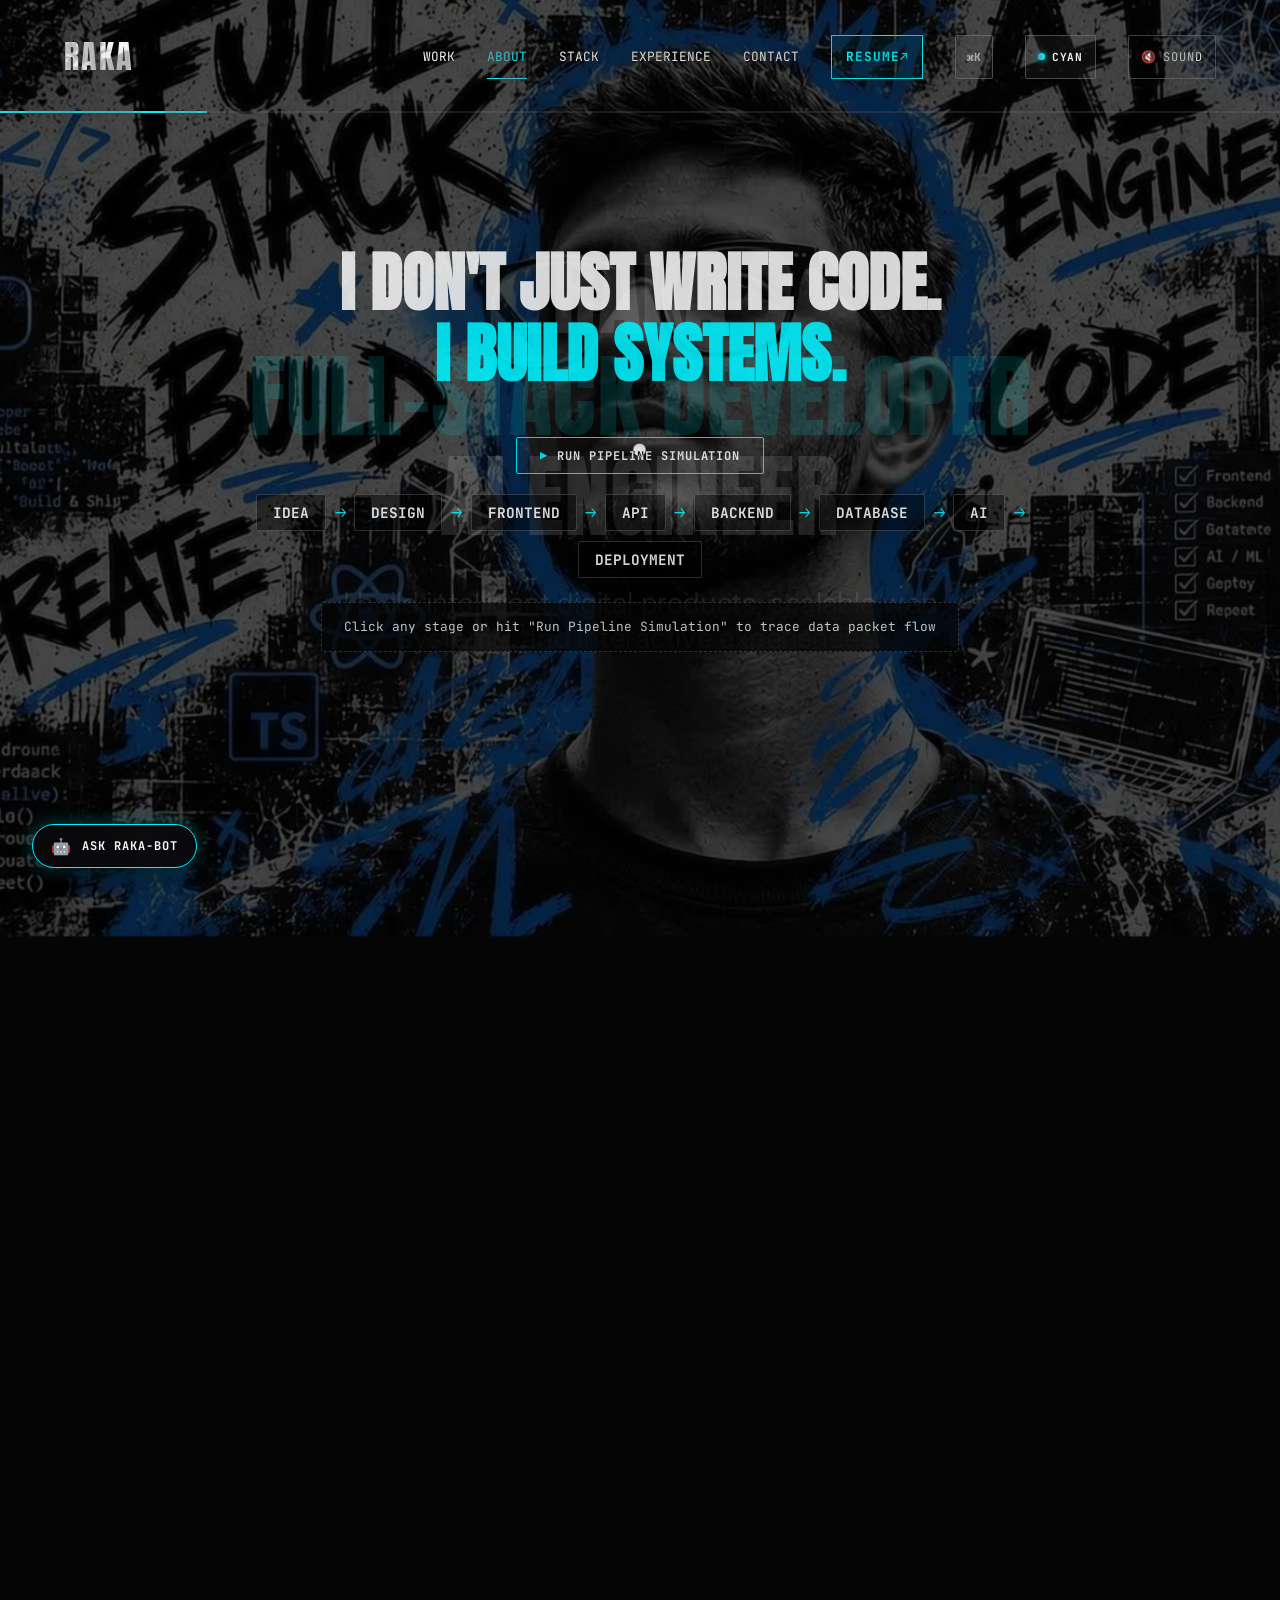
==== commit 33e50a47: "feat: add cyber command palette, raka-bot assistant, interactive project sandboxes, and dedicated te" ====
--- a/index.html
+++ b/index.html
@@ -64,7 +64,9 @@
       <a href="#scene-04" data-scroll-target="scene-04">STACK</a>
       <a href="#scene-07" data-scroll-target="scene-07">EXPERIENCE</a>
       <a href="#scene-10" data-scroll-target="scene-10">CONTACT</a>
-      <a href="https://github.com/ravadakaran" class="nav-resume-cta" target="_blank" rel="noopener noreferrer" aria-label="View Resume / CV">RESUME <span aria-hidden="true">↗</span></a>
+      <a href="./resume/resume.pdf" class="nav-resume-cta" target="_blank" rel="noopener noreferrer" aria-label="View Resume PDF (opens in new tab)">RESUME <span aria-hidden="true">↗</span></a>
+      <button id="cmd-palette-btn" class="nav-cmd-btn" type="button" aria-label="Open Command Palette (Ctrl+K)" title="Command Palette (Ctrl+K)"><kbd>⌘K</kbd></button>
+      <button id="theme-toggle" class="theme-btn" type="button" aria-label="Cycle theme accent color" title="Cycle Accent Color"><span id="theme-dot" class="theme-dot" aria-hidden="true"></span> <span id="theme-name">CYAN</span></button>
       <button id="audio-toggle" class="audio-btn" type="button" aria-label="Toggle audio effects feedback" title="Toggle audio feedback"><span id="audio-icon" aria-hidden="true">🔇</span> <span class="audio-text">SOUND</span></button>
     </div>
     <div id="scroll-progress-container">
@@ -93,23 +95,29 @@
     <!-- SCENE 03: THE BUILDER -->
     <section id="scene-03" class="scene">
       <h2 class="statement">I DON'T JUST WRITE CODE.<br><span class="text-blue">I BUILD SYSTEMS.</span></h2>
-      <div class="architecture-flow">
-        <div class="arch-step">IDEA</div>
-        <div class="arch-arrow">↓</div>
-        <div class="arch-step">DESIGN</div>
-        <div class="arch-arrow">↓</div>
-        <div class="arch-step">FRONTEND</div>
-        <div class="arch-arrow">↓</div>
-        <div class="arch-step">API</div>
-        <div class="arch-arrow">↓</div>
-        <div class="arch-step">BACKEND</div>
-        <div class="arch-arrow">↓</div>
-        <div class="arch-step">DATABASE</div>
-        <div class="arch-arrow">↓</div>
-        <div class="arch-step">AI</div>
-        <div class="arch-arrow">↓</div>
-        <div class="arch-step">DEPLOYMENT</div>
-      </div>
+      <div class="pipeline-controls">
+        <button id="simulate-pipeline-btn" class="pipeline-pulse-btn" type="button" aria-label="Simulate end-to-end data pipeline">
+          <span class="pulse-icon" aria-hidden="true">▶</span> RUN PIPELINE SIMULATION
+        </button>
+      </div>
+      <div class="architecture-flow" id="scene-03-flow">
+        <div class="arch-step" tabindex="0" role="button" data-step="IDEA" data-detail="Problem definition, requirement engineering, user journey modeling, and technical scope formulation.">IDEA</div>
+        <div class="arch-arrow">↓</div>
+        <div class="arch-step" tabindex="0" role="button" data-step="DESIGN" data-detail="Component systems, UX wireframing, high-contrast dark cyber interfaces, and state architecture.">DESIGN</div>
+        <div class="arch-arrow">↓</div>
+        <div class="arch-step" tabindex="0" role="button" data-step="FRONTEND" data-detail="React, TypeScript, Next.js, 60fps canvas sequences, Tailwind CSS, and zero-jank DOM rendering.">FRONTEND</div>
+        <div class="arch-arrow">↓</div>
+        <div class="arch-step" tabindex="0" role="button" data-step="API" data-detail="Type-safe REST / tRPC / WebSocket interfaces, schema validation, rate-limiting, and auth guards.">API</div>
+        <div class="arch-arrow">↓</div>
+        <div class="arch-step" tabindex="0" role="button" data-step="BACKEND" data-detail="NestJS, Node.js, FastAPI, Spring Boot microservices, asynchronous workers, and event queues.">BACKEND</div>
+        <div class="arch-arrow">↓</div>
+        <div class="arch-step" tabindex="0" role="button" data-step="DATABASE" data-detail="PostgreSQL, MongoDB, Prisma ORM, Neon serverless, ACID transactions, and indexing.">DATABASE</div>
+        <div class="arch-arrow">↓</div>
+        <div class="arch-step" tabindex="0" role="button" data-step="AI" data-detail="YOLOv8 computer vision, Gemini LLM integrations, risk prediction models, and edge inference.">AI</div>
+        <div class="arch-arrow">↓</div>
+        <div class="arch-step" tabindex="0" role="button" data-step="DEPLOYMENT" data-detail="Docker, Vercel, Render, CI/CD pipelines, caching, and automated observability.">DEPLOYMENT</div>
+      </div>
+      <div id="pipeline-hud-info" class="pipeline-hud-info" aria-live="polite">Click any stage or hit "Run Pipeline Simulation" to trace data packet flow</div>
     </section>
 
     <!-- SCENE 04: TECHNOLOGY -->
@@ -265,21 +273,22 @@
     <!-- SCENE 06: ENGINEERING -->
     <section id="scene-06" class="scene">
       <h2 class="statement">BEHIND THE INTERFACE</h2>
-      <div class="architecture-flow horizontal-flow">
-        <div class="arch-step">USER</div>
-        <div class="arch-arrow">↓</div>
-        <div class="arch-step">REACT / TYPESCRIPT</div>
-        <div class="arch-arrow">↓</div>
-        <div class="arch-step">REST API</div>
-        <div class="arch-arrow">↓</div>
-        <div class="arch-step">BACKEND SERVICES</div>
-        <div class="arch-arrow">↓</div>
-        <div class="arch-step">DATABASE</div>
-        <div class="arch-arrow">↓</div>
-        <div class="arch-step">AI / ML</div>
-        <div class="arch-arrow">↓</div>
-        <div class="arch-step">CLOUD</div>
-      </div>
+      <div class="architecture-flow horizontal-flow" id="scene-06-flow">
+        <div class="arch-step" tabindex="0" role="button" data-step="USER" data-detail="Human interaction layer: clicks, scroll gestures, keyboard shortcuts, and responsive viewports.">USER</div>
+        <div class="arch-arrow">↓</div>
+        <div class="arch-step" tabindex="0" role="button" data-step="REACT / TYPESCRIPT" data-detail="State machines, TanStack query cache, custom hooks, and virtualized visual components.">REACT / TYPESCRIPT</div>
+        <div class="arch-arrow">↓</div>
+        <div class="arch-step" tabindex="0" role="button" data-step="REST API" data-detail="End-to-end typed contract, JSON validation, JWT authentication, and SSL termination.">REST API</div>
+        <div class="arch-arrow">↓</div>
+        <div class="arch-step" tabindex="0" role="button" data-step="BACKEND SERVICES" data-detail="Controller-Service-Repository pattern, business logic, tenant isolation, and logging.">BACKEND SERVICES</div>
+        <div class="arch-arrow">↓</div>
+        <div class="arch-step" tabindex="0" role="button" data-step="DATABASE" data-detail="Relational normalization, connection pooling, prepared statements, and replication.">DATABASE</div>
+        <div class="arch-arrow">↓</div>
+        <div class="arch-step" tabindex="0" role="button" data-step="AI / ML" data-detail="Pre-trained and fine-tuned models, vector embeddings, image tensors, and low-latency inference.">AI / ML</div>
+        <div class="arch-arrow">↓</div>
+        <div class="arch-step" tabindex="0" role="button" data-step="CLOUD" data-detail="Edge networks, serverless scaling, global CDN caching, and automated health checks.">CLOUD</div>
+      </div>
+      <div id="pipeline-hud-info-06" class="pipeline-hud-info" aria-live="polite">Trace the runtime execution path from human input to cloud infrastructure</div>
     </section>
 
     <!-- SCENE 07: EXPERIENCE & TESTIMONIALS -->
@@ -311,6 +320,116 @@
       </div>
     </section>
 
+    <!-- SCENE TELEMETRY: SYSTEM TELEMETRY & OPEN-SOURCE PULSE -->
+    <section id="scene-telemetry" class="scene" tabindex="-1" aria-label="System Telemetry and Codebase Pulse">
+      <h2 class="section-title brush-text">SYSTEM TELEMETRY</h2>
+      <div class="telemetry-scene-container">
+        <div class="telemetry-hud-card">
+          <div class="telemetry-hud-topbar">
+            <div class="telemetry-source-info">
+              <span class="telemetry-live-dot" aria-hidden="true"></span>
+              <span class="telemetry-sync-status">LIVE GITHUB PULSE // REST API V3</span>
+            </div>
+            <a href="https://github.com/ravadakaran" target="_blank" rel="noopener noreferrer" class="telemetry-profile-badge" title="Visit GitHub profile">
+              <svg width="14" height="14" viewBox="0 0 24 24" fill="currentColor" aria-hidden="true"><path d="M12 0c-6.626 0-12 5.373-12 12 0 5.302 3.438 9.8 8.207 11.387.599.111.793-.261.793-.577v-2.234c-3.338.726-4.033-1.416-4.033-1.416-.546-1.387-1.333-1.756-1.333-1.756-1.089-.745.083-.729.083-.729 1.205.084 1.839 1.237 1.839 1.237 1.07 1.834 2.807 1.304 3.492.997.107-.775.418-1.305.762-1.604-2.665-.305-5.467-1.334-5.467-5.931 0-1.311.469-2.381 1.236-3.221-.124-.303-.535-1.524.117-3.176 0 0 1.008-.322 3.301 1.23.957-.266 1.983-.399 3.003-.404 1.02.005 2.047.138 3.006.404 2.291-1.552 3.297-1.23 3.297-1.23.653 1.653.242 2.874.118 3.176.77.84 1.235 1.911 1.235 3.221 0 4.609-2.807 5.624-5.479 5.921.43.372.823 1.102.823 2.222v3.293c0 .319.192.694.801.576 4.765-1.589 8.199-6.086 8.199-11.386 0-6.627-5.373-12-12-12z"/></svg>
+              <span>@ravadakaran ↗</span>
+            </a>
+          </div>
+
+          <div class="github-stats-grid">
+            <div class="gh-stat-card">
+              <span class="gh-stat-val text-blue" id="gh-repos-count">18+</span>
+              <span class="gh-stat-label">PUBLIC REPOSITORIES</span>
+              <span class="gh-stat-sub">Active open-source codebases</span>
+            </div>
+            <div class="gh-stat-card">
+              <span class="gh-stat-val text-blue" id="gh-stars-count">★ 24</span>
+              <span class="gh-stat-label">TOTAL STARS</span>
+              <span class="gh-stat-sub">Community engagement</span>
+            </div>
+            <div class="gh-stat-card">
+              <span class="gh-stat-val text-blue" id="gh-active-lang">TypeScript</span>
+              <span class="gh-stat-label">PRIMARY LANGUAGE</span>
+              <span class="gh-stat-sub">Core engineering foundation</span>
+            </div>
+            <div class="gh-stat-card">
+              <span class="gh-stat-val text-blue">99.8%</span>
+              <span class="gh-stat-label">WORKFLOW HEALTH</span>
+              <span class="gh-stat-sub">Continuous delivery checks</span>
+            </div>
+          </div>
+
+          <div class="telemetry-repos-section">
+            <div class="telemetry-section-label">PINNED ARCHITECTURES & SYSTEMS</div>
+            <div class="gh-pinned-repos" id="gh-pinned-repos">
+              <a href="https://github.com/ravadakaran/Flow-Suite" target="_blank" rel="noopener noreferrer" class="gh-repo-card">
+                <div class="gh-repo-header">
+                  <span class="gh-repo-name">Flow-Suite</span>
+                  <span class="gh-repo-tag">NestJS / React</span>
+                </div>
+                <p class="gh-repo-summary">Enterprise multi-tenant SaaS workspace platform with RBAC security.</p>
+                <div class="gh-repo-footer">
+                  <span class="gh-repo-lang"><span class="lang-dot lang-ts"></span> TypeScript</span>
+                  <span class="gh-repo-arrow">↗</span>
+                </div>
+              </a>
+              <a href="https://github.com/ravadakaran/Intelligent-traffic-management" target="_blank" rel="noopener noreferrer" class="gh-repo-card">
+                <div class="gh-repo-header">
+                  <span class="gh-repo-name">Intelligent-traffic</span>
+                  <span class="gh-repo-tag">YOLOv8 / Python</span>
+                </div>
+                <p class="gh-repo-summary">Real-time computer vision traffic flow analysis & emergency green wave.</p>
+                <div class="gh-repo-footer">
+                  <span class="gh-repo-lang"><span class="lang-dot lang-py"></span> Python</span>
+                  <span class="gh-repo-arrow">↗</span>
+                </div>
+              </a>
+              <a href="https://github.com/ravadakaran/como" target="_blank" rel="noopener noreferrer" class="gh-repo-card">
+                <div class="gh-repo-header">
+                  <span class="gh-repo-name">como</span>
+                  <span class="gh-repo-tag">Next.js / TS</span>
+                </div>
+                <p class="gh-repo-summary">Cocktail recipe discovery engine with pantry matching & bar inventory.</p>
+                <div class="gh-repo-footer">
+                  <span class="gh-repo-lang"><span class="lang-dot lang-ts"></span> TypeScript</span>
+                  <span class="gh-repo-arrow">↗</span>
+                </div>
+              </a>
+              <a href="https://github.com/ravadakaran/NETFLIX-AI-WATCH-SPACES" target="_blank" rel="noopener noreferrer" class="gh-repo-card">
+                <div class="gh-repo-header">
+                  <span class="gh-repo-name">AI-Watch-Spaces</span>
+                  <span class="gh-repo-tag">Gemini AI</span>
+                </div>
+                <p class="gh-repo-summary">Interactive synchronized streaming room with context-aware Gemini AI.</p>
+                <div class="gh-repo-footer">
+                  <span class="gh-repo-lang"><span class="lang-dot lang-js"></span> JavaScript</span>
+                  <span class="gh-repo-arrow">↗</span>
+                </div>
+              </a>
+            </div>
+          </div>
+
+          <div class="telemetry-stack-breakdown">
+            <div class="telemetry-breakdown-header">
+              <span class="breakdown-title">CODE DISTRIBUTION SPECTRUM</span>
+              <span class="breakdown-legend">
+                <span class="legend-item"><span class="legend-dot" style="background:#00f3ff"></span> TypeScript 48%</span>
+                <span class="legend-item"><span class="legend-dot" style="background:#00ff9d"></span> Python 26%</span>
+                <span class="legend-item"><span class="legend-dot" style="background:#f5a623"></span> JavaScript 16%</span>
+                <span class="legend-item"><span class="legend-dot" style="background:#bd00ff"></span> Other 10%</span>
+              </span>
+            </div>
+            <div class="telemetry-bar-track" aria-hidden="true">
+              <div class="telemetry-bar-seg" style="width:48%;background:var(--blue);"></div>
+              <div class="telemetry-bar-seg" style="width:26%;background:#00ff9d;"></div>
+              <div class="telemetry-bar-seg" style="width:16%;background:#f5a623;"></div>
+              <div class="telemetry-bar-seg" style="width:10%;background:#bd00ff;"></div>
+            </div>
+          </div>
+        </div>
+      </div>
+    </section>
+
     <!-- SCENE 08: ENGINEERING MINDSET -->
     <section id="scene-08" class="scene">
       <div class="mindset-container">
@@ -349,6 +468,7 @@
           <button id="open-contact-modal" class="text-button contact-trigger-btn" type="button" aria-haspopup="dialog" aria-controls="contact-modal">TRANSMIT MESSAGE <span aria-hidden="true">✉</span></button>
         </div>
         <div class="contact-links">
+          <a href="./resume/resume.pdf" class="hover-link" target="_blank" rel="noopener noreferrer" download="Ravada_Karan_Resume.pdf">Resume (PDF) <span aria-hidden="true">⬇</span></a>
           <a href="https://github.com/ravadakaran" class="hover-link" target="_blank" rel="noopener noreferrer">GitHub <span aria-hidden="true">↗</span></a>
           <a href="https://www.linkedin.com/in/ravada-karan" class="hover-link" target="_blank" rel="noopener noreferrer">LinkedIn <span aria-hidden="true">↗</span></a>
           <a href="mailto:ravadakaran733@gmail.com" class="hover-link">Email <span>✉</span></a>
@@ -372,22 +492,54 @@
         </div>
         <div class="modal-copy">
           <h2 id="modal-title"></h2>
-          <p id="modal-description"></p>
-          <section id="modal-tech-section" class="modal-detail" hidden>
-            <h3>THE STACK</h3>
-            <p id="modal-tech"></p>
-          </section>
-          <section id="modal-highlight-section" class="modal-detail" hidden>
-            <h3>ENGINEERING HIGHLIGHTS</h3>
-            <p id="modal-highlights"></p>
-          </section>
-          <div class="modal-actions">
-            <a id="modal-live" class="text-button" target="_blank" rel="noopener noreferrer" hidden>LIVE PROJECT <span
-                aria-hidden="true">↗</span></a>
-            <a id="modal-repo" class="text-button" target="_blank" rel="noopener noreferrer" hidden>GITHUB <span
-                aria-hidden="true">↗</span></a>
-            <button id="modal-contact" class="text-button" type="button">LET'S TALK <span
-                aria-hidden="true">↗</span></button>
+          
+          <div class="modal-tab-bar" role="tablist" aria-label="Project details tabs">
+            <button class="modal-tab-btn active" data-tab="overview" type="button" role="tab" aria-selected="true">OVERVIEW</button>
+            <button class="modal-tab-btn" data-tab="architecture" type="button" role="tab" aria-selected="false">ARCHITECTURE</button>
+            <button class="modal-tab-btn" data-tab="challenges" type="button" role="tab" aria-selected="false">CHALLENGES</button>
+            <button class="modal-tab-btn" data-tab="simulator" type="button" role="tab" aria-selected="false">INTERACTIVE SANDBOX</button>
+          </div>
+
+          <!-- TAB 1: OVERVIEW -->
+          <div id="tab-overview" class="modal-tab-panel active" role="tabpanel">
+            <p id="modal-description"></p>
+            <section id="modal-tech-section" class="modal-detail" hidden>
+              <h3>THE STACK</h3>
+              <p id="modal-tech"></p>
+            </section>
+            <section id="modal-highlight-section" class="modal-detail" hidden>
+              <h3>ENGINEERING HIGHLIGHTS</h3>
+              <p id="modal-highlights"></p>
+            </section>
+            <div class="modal-actions">
+              <a id="modal-live" class="text-button" target="_blank" rel="noopener noreferrer" hidden>LIVE PROJECT <span
+                  aria-hidden="true">↗</span></a>
+              <a id="modal-repo" class="text-button" target="_blank" rel="noopener noreferrer" hidden>GITHUB <span
+                  aria-hidden="true">↗</span></a>
+              <button id="modal-contact" class="text-button" type="button">LET'S TALK <span
+                  aria-hidden="true">↗</span></button>
+            </div>
+          </div>
+
+          <!-- TAB 2: ARCHITECTURE -->
+          <div id="tab-architecture" class="modal-tab-panel" role="tabpanel" hidden>
+            <div id="modal-arch-content" class="modal-deep-dive">
+              <!-- Dynamically populated per project -->
+            </div>
+          </div>
+
+          <!-- TAB 3: CHALLENGES & METRICS -->
+          <div id="tab-challenges" class="modal-tab-panel" role="tabpanel" hidden>
+            <div id="modal-challenges-content" class="modal-deep-dive">
+              <!-- Dynamically populated per project -->
+            </div>
+          </div>
+
+          <!-- TAB 4: INTERACTIVE SIMULATOR -->
+          <div id="tab-simulator" class="modal-tab-panel" role="tabpanel" hidden>
+            <div id="modal-simulator-content" class="modal-sandbox">
+              <!-- Dynamic interactive widget per project -->
+            </div>
           </div>
         </div>
       </div>
@@ -450,6 +602,78 @@
     </div>
   </dialog>
 
+  <!-- CYBER COMMAND PALETTE MODAL -->
+  <dialog id="command-palette" aria-label="System Command Palette">
+    <div class="cmd-palette-panel">
+      <div class="cmd-input-header">
+        <span class="cmd-prefix" aria-hidden="true">❯</span>
+        <input id="cmd-input" type="text" placeholder="Type a command or search (e.g. work, ai, theme, resume, matrix)..." autocomplete="off" spellcheck="false" />
+        <button id="cmd-close" type="button" class="cmd-close-btn" aria-label="Close command palette">ESC</button>
+      </div>
+      <div class="cmd-quick-tags">
+        <button class="cmd-tag" type="button" data-cmd="work">WORK</button>
+        <button class="cmd-tag" type="button" data-cmd="ai">AI / ML</button>
+        <button class="cmd-tag" type="button" data-cmd="theme">THEME</button>
+        <button class="cmd-tag" type="button" data-cmd="resume">RESUME</button>
+        <button class="cmd-tag" type="button" data-cmd="contact">TRANSMIT</button>
+        <button class="cmd-tag" type="button" data-cmd="matrix">MATRIX</button>
+      </div>
+      <div id="cmd-results" class="cmd-results" role="listbox">
+        <!-- Dynamically rendered result items -->
+      </div>
+      <footer class="cmd-footer">
+        <span><kbd>↑</kbd> <kbd>↓</kbd> Navigate</span>
+        <span><kbd>↵</kbd> Select</span>
+        <span><kbd>ESC</kbd> Close</span>
+        <span class="cmd-sys-status">[STATUS: SYS_ONLINE]</span>
+      </footer>
+    </div>
+  </dialog>
+
+  <!-- MATRIX CANVAS EASTER EGG OVERLAY -->
+  <canvas id="matrix-canvas" class="matrix-canvas" hidden aria-hidden="true"></canvas>
+
+  <!-- RAKA-BOT FLOATING ACTION TRIGGER -->
+  <button id="rakabot-fab" class="rakabot-fab" type="button" aria-haspopup="dialog" aria-controls="rakabot-dialog" aria-label="Open RAKA-BOT AI Assistant">
+    <span class="rakabot-icon" aria-hidden="true">🤖</span>
+    <span class="rakabot-title">ASK RAKA-BOT</span>
+  </button>
+
+  <!-- RAKA-BOT CYBER SYSTEM ASSISTANT DIALOG -->
+  <dialog id="rakabot-dialog" aria-label="RAKA-BOT AI System Assistant">
+    <div class="rakabot-panel">
+      <header class="rakabot-header">
+        <div class="rakabot-title-group">
+          <span class="rakabot-status-dot" aria-hidden="true"></span>
+          <h3>RAKA-BOT <span class="text-blue">// AI CORE v2.4</span></h3>
+        </div>
+        <button id="rakabot-close" class="text-button" type="button" aria-label="Close RAKA-BOT">CLOSE <span aria-hidden="true">×</span></button>
+      </header>
+
+      <div class="rakabot-prompt-chips">
+        <button class="rakabot-chip" type="button" data-prompt="What did Karan build with YOLOv8?">YOLOv8 Project</button>
+        <button class="rakabot-chip" type="button" data-prompt="Tell me about Flowsuite architecture">Flowsuite Architecture</button>
+        <button class="rakabot-chip" type="button" data-prompt="What backend frameworks does he know?">Backend Stack</button>
+        <button class="rakabot-chip" type="button" data-prompt="Is Karan open for full-time or contract roles?">Availability / Hiring</button>
+        <button class="rakabot-chip" type="button" data-prompt="How can I get his resume and contact him?">Resume & Contact</button>
+      </div>
+
+      <div id="rakabot-chat" class="rakabot-chat" role="log" aria-live="polite">
+        <div class="bot-msg">
+          <div class="msg-author">RAKA-BOT // AI CORE</div>
+          <div class="msg-text">System initialized. I am Karan's interactive AI assistant. Ask me anything about his architecture choices, machine learning models, production systems, or hiring availability!</div>
+        </div>
+      </div>
+
+      <form id="rakabot-form" class="rakabot-input-bar">
+        <input id="rakabot-input" type="text" placeholder="Ask a question about Karan's stack, experience, or projects..." autocomplete="off" spellcheck="false" />
+        <button id="rakabot-send" class="rakabot-send-btn" type="submit" aria-label="Send message">
+          <span>SEND</span> <span aria-hidden="true">↗</span>
+        </button>
+      </form>
+    </div>
+  </dialog>
+
   <!-- FLOATING HUD TOASTS -->
   <div id="toast-container" class="toast-container" aria-live="polite"></div>
 
--- a/style.css
+++ b/style.css
@@ -1,11 +1,31 @@
 :root {
   --blue: #00f3ff;
+  --blue-glow: rgba(0, 243, 255, 0.4);
+  --blue-subtle: rgba(0, 243, 255, 0.12);
   --black: #050505;
   --white: #f5f5f5;
   --font-display: 'Anton', sans-serif;
   --font-body: 'Inter', sans-serif;
   --font-mono: 'JetBrains Mono', monospace;
   --font-brush: 'Permanent Marker', cursive;
+}
+
+:root[data-theme="emerald"] {
+  --blue: #00ff9d;
+  --blue-glow: rgba(0, 255, 157, 0.4);
+  --blue-subtle: rgba(0, 255, 157, 0.12);
+}
+
+:root[data-theme="amber"] {
+  --blue: #ffb700;
+  --blue-glow: rgba(255, 183, 0, 0.4);
+  --blue-subtle: rgba(255, 183, 0, 0.12);
+}
+
+:root[data-theme="violet"] {
+  --blue: #bd00ff;
+  --blue-glow: rgba(189, 0, 255, 0.4);
+  --blue-subtle: rgba(189, 0, 255, 0.12);
 }
 
 * {
@@ -218,8 +238,63 @@
 .audio-btn.is-active {
   border-color: var(--blue);
   color: var(--blue);
-  background: rgba(0, 243, 255, 0.1);
-  box-shadow: 0 0 10px rgba(0, 243, 255, 0.2);
+  background: var(--blue-subtle);
+  box-shadow: 0 0 10px var(--blue-glow);
+}
+
+.nav-cmd-btn {
+  display: inline-flex;
+  align-items: center;
+  justify-content: center;
+  background: rgba(255, 255, 255, 0.05);
+  border: 1px solid rgba(255, 255, 255, 0.25);
+  color: var(--white);
+  padding: 0.35rem 0.65rem;
+  border-radius: 2px;
+  cursor: pointer;
+  font: 700 0.7rem var(--font-mono);
+  letter-spacing: 0.05em;
+  transition: all 180ms ease;
+}
+
+.nav-cmd-btn kbd {
+  font-family: inherit;
+}
+
+.nav-cmd-btn:hover {
+  border-color: var(--blue);
+  color: var(--blue);
+  box-shadow: 0 0 12px var(--blue-glow);
+}
+
+.theme-btn {
+  display: inline-flex;
+  align-items: center;
+  gap: 0.45rem;
+  background: rgba(255, 255, 255, 0.05);
+  border: 1px solid rgba(255, 255, 255, 0.25);
+  color: var(--white);
+  padding: 0.35rem 0.75rem;
+  border-radius: 2px;
+  cursor: pointer;
+  font: 700 0.7rem var(--font-mono);
+  letter-spacing: 0.05em;
+  transition: all 180ms ease;
+}
+
+.theme-dot {
+  width: 7px;
+  height: 7px;
+  border-radius: 50%;
+  background: var(--blue);
+  box-shadow: 0 0 6px var(--blue);
+  display: inline-block;
+  transition: background 200ms ease, box-shadow 200ms ease;
+}
+
+.theme-btn:hover {
+  border-color: var(--blue);
+  color: var(--blue);
 }
 
 #scroll-progress-container {
@@ -326,11 +401,106 @@
   justify-content: center;
 }
 
+.pipeline-controls {
+  margin-bottom: 1.25rem;
+  display: flex;
+  justify-content: center;
+}
+
+.pipeline-pulse-btn {
+  display: inline-flex;
+  align-items: center;
+  gap: 0.6rem;
+  padding: 0.6rem 1.4rem;
+  background: rgba(255, 255, 255, 0.04);
+  border: 1px solid var(--blue);
+  color: var(--white);
+  font: 700 0.75rem var(--font-mono);
+  letter-spacing: 0.08em;
+  cursor: pointer;
+  border-radius: 2px;
+  transition: all 200ms ease;
+}
+
+.pipeline-pulse-btn:hover:not(:disabled) {
+  background: var(--blue);
+  color: var(--black);
+  box-shadow: 0 0 20px var(--blue-glow);
+  transform: translateY(-1px);
+}
+
+.pipeline-pulse-btn:disabled {
+  opacity: 0.6;
+  cursor: not-allowed;
+}
+
+.pipeline-pulse-btn .pulse-icon {
+  color: var(--blue);
+  transition: color 200ms ease;
+}
+
+.pipeline-pulse-btn:hover .pulse-icon {
+  color: var(--black);
+}
+
 .arch-step {
   padding: 0.5rem 1rem;
   border: 1px solid rgba(255, 255, 255, 0.2);
   background: rgba(0, 0, 0, 0.5);
   backdrop-filter: blur(10px);
+  cursor: pointer;
+  transition: transform 180ms ease, background 180ms ease, border-color 180ms ease, box-shadow 180ms ease, color 180ms ease;
+  user-select: none;
+  border-radius: 2px;
+}
+
+.arch-step:hover,
+.arch-step:focus-visible {
+  border-color: var(--blue);
+  color: var(--blue);
+  transform: translateY(-2px) scale(1.04);
+  box-shadow: 0 0 16px var(--blue-glow);
+  outline: none;
+}
+
+.arch-step.is-simulating {
+  background: var(--blue) !important;
+  color: var(--black) !important;
+  box-shadow: 0 0 24px var(--blue), 0 0 40px var(--blue-glow) !important;
+  transform: scale(1.12);
+}
+
+.arch-step.is-active-step {
+  border-color: var(--blue);
+  background: var(--blue-subtle);
+  color: var(--blue);
+}
+
+.pipeline-hud-info {
+  margin-top: 1.5rem;
+  max-width: 48rem;
+  padding: 0.85rem 1.4rem;
+  border: 1px dashed rgba(255, 255, 255, 0.2);
+  background: rgba(5, 5, 5, 0.85);
+  font: 0.8rem/1.6 var(--font-mono);
+  color: rgba(255, 255, 255, 0.85);
+  border-radius: 2px;
+  text-align: center;
+  transition: border-color 200ms ease, color 200ms ease, box-shadow 200ms ease;
+  backdrop-filter: blur(6px);
+}
+
+.pipeline-hud-info.is-highlighted {
+  border-color: var(--blue);
+  border-style: solid;
+  color: var(--white);
+  box-shadow: 0 0 16px var(--blue-subtle);
+}
+
+.pipeline-hud-info .hud-title {
+  color: var(--blue);
+  font-weight: 700;
+  margin-right: 0.5rem;
 }
 
 .arch-arrow {
@@ -988,6 +1158,248 @@
   flex-wrap: wrap;
   gap: 1rem 2rem;
   margin-top: 2rem;
+}
+
+/* PROJECT MODAL TABS & DEEP DIVE */
+.modal-tab-bar {
+  display: flex;
+  flex-wrap: wrap;
+  gap: 0.5rem;
+  margin: 1.5rem 0 1.25rem;
+  border-bottom: 1px solid rgba(255, 255, 255, 0.12);
+  padding-bottom: 0.5rem;
+}
+
+.modal-tab-btn {
+  background: transparent;
+  border: 1px solid rgba(255, 255, 255, 0.18);
+  color: rgba(255, 255, 255, 0.7);
+  font: 700 0.7rem var(--font-mono);
+  padding: 0.4rem 0.85rem;
+  border-radius: 2px;
+  cursor: pointer;
+  letter-spacing: 0.05em;
+  transition: all 160ms ease;
+}
+
+.modal-tab-btn:hover {
+  border-color: var(--blue);
+  color: var(--blue);
+}
+
+.modal-tab-btn.active {
+  background: var(--blue);
+  border-color: var(--blue);
+  color: var(--black);
+  box-shadow: 0 0 12px var(--blue-glow);
+}
+
+.modal-tab-panel {
+  display: block;
+}
+
+.modal-tab-panel[hidden] {
+  display: none !important;
+}
+
+.modal-deep-dive {
+  display: flex;
+  flex-direction: column;
+  gap: 1.25rem;
+  margin-top: 1rem;
+}
+
+.arch-layer-card {
+  padding: 1.1rem 1.35rem;
+  background: rgba(255, 255, 255, 0.025);
+  border: 1px solid rgba(255, 255, 255, 0.1);
+  border-left: 3px solid var(--blue);
+  border-radius: 2px;
+}
+
+.arch-layer-title {
+  color: var(--blue);
+  font: 700 0.8rem var(--font-mono);
+  letter-spacing: 0.08em;
+  margin-bottom: 0.4rem;
+}
+
+.arch-layer-desc {
+  font: 0.85rem/1.7 var(--font-mono);
+  color: rgba(255, 255, 255, 0.85);
+}
+
+.metric-pill-group {
+  display: flex;
+  flex-wrap: wrap;
+  gap: 0.5rem;
+  margin-top: 0.75rem;
+}
+
+.metric-pill {
+  padding: 0.25rem 0.65rem;
+  background: var(--blue-subtle);
+  border: 1px solid var(--blue);
+  color: var(--white);
+  font: 700 0.72rem var(--font-mono);
+  border-radius: 2px;
+}
+
+/* INTERACTIVE PROJECT SANDBOXES */
+.modal-sandbox {
+  margin-top: 1rem;
+  padding: 1.25rem;
+  background: rgba(0, 0, 0, 0.65);
+  border: 1px solid var(--blue);
+  box-shadow: inset 0 0 24px var(--blue-subtle);
+  border-radius: 2px;
+  display: flex;
+  flex-direction: column;
+  gap: 1.25rem;
+}
+
+.sandbox-header {
+  display: flex;
+  align-items: center;
+  justify-content: space-between;
+  padding-bottom: 0.5rem;
+  border-bottom: 1px solid rgba(255, 255, 255, 0.1);
+}
+
+.sandbox-title {
+  font: 700 0.8rem var(--font-mono);
+  color: var(--blue);
+  letter-spacing: 0.05em;
+}
+
+.sandbox-readout {
+  font: 0.75rem var(--font-mono);
+  color: rgba(255, 255, 255, 0.7);
+}
+
+.slider-group {
+  display: flex;
+  flex-direction: column;
+  gap: 0.4rem;
+}
+
+.slider-group label {
+  font: 0.75rem var(--font-mono);
+  color: rgba(255, 255, 255, 0.8);
+  display: flex;
+  justify-content: space-between;
+}
+
+.sandbox-slider {
+  width: 100%;
+  accent-color: var(--blue);
+  cursor: pointer;
+}
+
+.signal-status-display {
+  display: flex;
+  align-items: center;
+  justify-content: space-between;
+  padding: 0.85rem 1.1rem;
+  background: rgba(255, 255, 255, 0.03);
+  border: 1px solid rgba(255, 255, 255, 0.1);
+  border-radius: 2px;
+}
+
+.signal-lights-wrap {
+  display: flex;
+  align-items: center;
+  gap: 0.6rem;
+}
+
+.signal-light {
+  width: 14px;
+  height: 14px;
+  border-radius: 50%;
+  background: #252525;
+  transition: all 200ms ease;
+}
+
+.signal-light.green.active {
+  background: #00ff9d;
+  box-shadow: 0 0 14px #00ff9d;
+}
+
+.signal-light.red.active {
+  background: #ff3366;
+  box-shadow: 0 0 14px #ff3366;
+}
+
+.signal-light.yellow.active {
+  background: #ffb700;
+  box-shadow: 0 0 14px #ffb700;
+}
+
+.signal-timing-text {
+  font: 700 0.85rem var(--font-mono);
+  color: var(--white);
+}
+
+.sandbox-action-btn {
+  padding: 0.55rem 1.1rem;
+  background: var(--blue-subtle);
+  border: 1px solid var(--blue);
+  color: var(--white);
+  font: 700 0.75rem var(--font-mono);
+  border-radius: 2px;
+  cursor: pointer;
+  letter-spacing: 0.05em;
+  transition: all 180ms ease;
+}
+
+.sandbox-action-btn:hover {
+  background: var(--blue);
+  color: var(--black);
+  box-shadow: 0 0 15px var(--blue-glow);
+}
+
+.risk-meter-container {
+  display: flex;
+  flex-direction: column;
+  gap: 0.5rem;
+}
+
+.risk-meter-bar {
+  width: 100%;
+  height: 8px;
+  background: rgba(255, 255, 255, 0.1);
+  border-radius: 4px;
+  overflow: hidden;
+}
+
+.risk-meter-fill {
+  height: 100%;
+  width: 28%;
+  background: #00ff9d;
+  transition: width 200ms ease, background 200ms ease;
+}
+
+.ingredient-chips-grid {
+  display: flex;
+  flex-wrap: wrap;
+  gap: 0.4rem;
+}
+
+.ingredient-chip {
+  padding: 0.35rem 0.7rem;
+  background: rgba(255, 255, 255, 0.04);
+  border: 1px solid rgba(255, 255, 255, 0.15);
+  color: rgba(255, 255, 255, 0.75);
+  font: 0.72rem var(--font-mono);
+  border-radius: 2px;
+  cursor: pointer;
+  transition: all 150ms ease;
+}
+
+.ingredient-chip.selected {
+  background: var(--blue-subtle);
+  border-color: var(--blue);
+  color: var(--blue);
 }
 
 /* CONTACT TRIGGER & FORM STYLES */
@@ -1262,6 +1674,693 @@
   line-height: 1.7;
 }
 
+/* CYBER COMMAND PALETTE MODAL */
+#command-palette {
+  border: 0;
+  padding: 0;
+  background: transparent;
+  width: min(92vw, 680px);
+  margin: auto;
+  outline: none;
+}
+
+#command-palette::backdrop {
+  background: rgba(0, 0, 0, 0.85);
+  backdrop-filter: blur(8px);
+}
+
+.cmd-palette-panel {
+  background: rgba(8, 8, 10, 0.96);
+  border: 1px solid var(--blue);
+  box-shadow: 0 16px 48px rgba(0, 0, 0, 0.9), 0 0 30px var(--blue-glow);
+  border-radius: 4px;
+  display: flex;
+  flex-direction: column;
+  overflow: hidden;
+  max-height: 80vh;
+}
+
+.cmd-input-header {
+  display: flex;
+  align-items: center;
+  gap: 0.75rem;
+  padding: 1.1rem 1.4rem;
+  border-bottom: 1px solid rgba(255, 255, 255, 0.1);
+  background: rgba(255, 255, 255, 0.02);
+}
+
+.cmd-prefix {
+  color: var(--blue);
+  font: 700 1.1rem var(--font-mono);
+}
+
+#cmd-input {
+  flex: 1;
+  background: transparent;
+  border: none;
+  outline: none;
+  color: var(--white);
+  font: 0.95rem var(--font-mono);
+}
+
+#cmd-input::placeholder {
+  color: rgba(255, 255, 255, 0.35);
+  font-size: 0.85rem;
+}
+
+.cmd-close-btn {
+  background: rgba(255, 255, 255, 0.08);
+  border: 1px solid rgba(255, 255, 255, 0.2);
+  color: rgba(255, 255, 255, 0.7);
+  font: 700 0.65rem var(--font-mono);
+  padding: 0.25rem 0.5rem;
+  border-radius: 2px;
+  cursor: pointer;
+  transition: all 150ms ease;
+}
+
+.cmd-close-btn:hover {
+  border-color: var(--blue);
+  color: var(--blue);
+}
+
+.cmd-quick-tags {
+  display: flex;
+  gap: 0.4rem;
+  padding: 0.6rem 1.4rem;
+  background: rgba(0, 0, 0, 0.4);
+  border-bottom: 1px solid rgba(255, 255, 255, 0.06);
+  overflow-x: auto;
+}
+
+.cmd-tag {
+  background: transparent;
+  border: 1px solid rgba(255, 255, 255, 0.15);
+  color: rgba(255, 255, 255, 0.7);
+  font: 0.65rem var(--font-mono);
+  padding: 0.2rem 0.55rem;
+  border-radius: 2px;
+  cursor: pointer;
+  white-space: nowrap;
+  transition: all 150ms ease;
+}
+
+.cmd-tag:hover {
+  border-color: var(--blue);
+  color: var(--blue);
+  background: var(--blue-subtle);
+}
+
+.cmd-results {
+  overflow-y: auto;
+  padding: 0.5rem;
+  max-height: 50vh;
+  display: flex;
+  flex-direction: column;
+  gap: 0.2rem;
+}
+
+.cmd-group-label {
+  font: 700 0.65rem var(--font-mono);
+  letter-spacing: 0.1em;
+  color: rgba(255, 255, 255, 0.4);
+  padding: 0.6rem 0.8rem 0.2rem;
+  text-transform: uppercase;
+}
+
+.cmd-item {
+  display: flex;
+  align-items: center;
+  justify-content: space-between;
+  padding: 0.7rem 0.9rem;
+  border-radius: 2px;
+  cursor: pointer;
+  border: 1px solid transparent;
+  transition: all 120ms ease;
+  user-select: none;
+}
+
+.cmd-item:hover,
+.cmd-item.is-selected {
+  background: var(--blue-subtle);
+  border-color: var(--blue);
+}
+
+.cmd-item-main {
+  display: flex;
+  align-items: center;
+  gap: 0.75rem;
+}
+
+.cmd-item-icon {
+  font-size: 0.95rem;
+  color: var(--blue);
+  width: 1.2rem;
+  text-align: center;
+}
+
+.cmd-item-title {
+  font: 600 0.85rem var(--font-mono);
+  color: var(--white);
+}
+
+.cmd-item-sub {
+  font: 0.7rem var(--font-mono);
+  color: rgba(255, 255, 255, 0.5);
+  margin-left: 0.5rem;
+}
+
+.cmd-item-badge {
+  font: 0.65rem var(--font-mono);
+  padding: 0.2rem 0.45rem;
+  background: rgba(255, 255, 255, 0.08);
+  border-radius: 2px;
+  color: rgba(255, 255, 255, 0.6);
+}
+
+.cmd-empty {
+  text-align: center;
+  padding: 2.5rem 1rem;
+  font: 0.85rem var(--font-mono);
+  color: rgba(255, 255, 255, 0.4);
+}
+
+.cmd-footer {
+  display: flex;
+  align-items: center;
+  justify-content: space-between;
+  padding: 0.65rem 1.4rem;
+  background: rgba(0, 0, 0, 0.6);
+  border-top: 1px solid rgba(255, 255, 255, 0.08);
+  font: 0.65rem var(--font-mono);
+  color: rgba(255, 255, 255, 0.45);
+}
+
+.cmd-footer kbd {
+  background: rgba(255, 255, 255, 0.1);
+  padding: 0.1rem 0.3rem;
+  border-radius: 2px;
+  color: var(--white);
+}
+
+.cmd-sys-status {
+  color: var(--blue);
+}
+
+/* MATRIX CANVAS EASTER EGG OVERLAY */
+.matrix-canvas {
+  position: fixed;
+  inset: 0;
+  width: 100vw;
+  height: 100vh;
+  pointer-events: none;
+  z-index: 9998;
+  opacity: 0.85;
+  mix-blend-mode: screen;
+  transition: opacity 500ms ease;
+}
+
+/* ==========================================
+   SCENE TELEMETRY: SYSTEM TELEMETRY & GITHUB PULSE
+   ========================================== */
+#scene-telemetry {
+  z-index: 5;
+}
+
+.telemetry-scene-container {
+  width: 100%;
+  max-width: 1060px;
+  margin: 1.5rem auto 0;
+  display: flex;
+  flex-direction: column;
+  align-items: center;
+}
+
+.telemetry-hud-card {
+  width: 100%;
+  background: rgba(8, 12, 20, 0.82);
+  backdrop-filter: blur(16px);
+  -webkit-backdrop-filter: blur(16px);
+  border: 1px solid rgba(255, 255, 255, 0.12);
+  border-top: 2px solid var(--blue);
+  border-radius: 4px;
+  padding: 1.75rem 2rem;
+  box-shadow: 0 24px 60px rgba(0, 0, 0, 0.7), 0 0 30px var(--blue-subtle);
+  display: flex;
+  flex-direction: column;
+  gap: 1.4rem;
+}
+
+.telemetry-hud-topbar {
+  display: flex;
+  align-items: center;
+  justify-content: space-between;
+  padding-bottom: 0.9rem;
+  border-bottom: 1px solid rgba(255, 255, 255, 0.08);
+}
+
+.telemetry-source-info {
+  display: inline-flex;
+  align-items: center;
+  gap: 0.55rem;
+}
+
+.telemetry-live-dot {
+  width: 8px;
+  height: 8px;
+  border-radius: 50%;
+  background: #00ff9d;
+  box-shadow: 0 0 8px #00ff9d;
+  animation: pulse-glow 1.5s infinite;
+}
+
+.telemetry-sync-status {
+  font: 700 0.7rem var(--font-mono);
+  color: #00ff9d;
+  letter-spacing: 0.08em;
+}
+
+.telemetry-profile-badge {
+  display: inline-flex;
+  align-items: center;
+  gap: 0.45rem;
+  padding: 0.35rem 0.85rem;
+  background: rgba(255, 255, 255, 0.04);
+  border: 1px solid rgba(255, 255, 255, 0.12);
+  border-radius: 2px;
+  font: 700 0.72rem var(--font-mono);
+  color: var(--white);
+  text-decoration: none;
+  transition: all 180ms ease;
+}
+
+.telemetry-profile-badge:hover {
+  border-color: var(--blue);
+  background: var(--blue-subtle);
+  color: var(--blue);
+  transform: translateY(-1px);
+}
+
+.github-stats-grid {
+  display: grid;
+  grid-template-columns: repeat(4, 1fr);
+  gap: 1rem;
+}
+
+.gh-stat-card {
+  padding: 1.1rem 1.25rem;
+  background: rgba(0, 0, 0, 0.45);
+  border: 1px solid rgba(255, 255, 255, 0.08);
+  border-radius: 3px;
+  display: flex;
+  flex-direction: column;
+  text-align: left;
+  transition: all 200ms ease;
+}
+
+.gh-stat-card:hover {
+  border-color: var(--blue);
+  background: rgba(0, 243, 255, 0.03);
+}
+
+.gh-stat-val {
+  font: 800 1.9rem var(--font-mono);
+  color: var(--blue);
+  line-height: 1;
+}
+
+.gh-stat-label {
+  font: 700 0.68rem var(--font-mono);
+  color: var(--white);
+  letter-spacing: 0.08em;
+  margin-top: 0.5rem;
+}
+
+.gh-stat-sub {
+  font: 0.65rem var(--font-sans);
+  color: rgba(255, 255, 255, 0.45);
+  margin-top: 0.2rem;
+}
+
+.telemetry-repos-section {
+  display: flex;
+  flex-direction: column;
+  gap: 0.75rem;
+}
+
+.telemetry-section-label {
+  font: 700 0.68rem var(--font-mono);
+  color: rgba(255, 255, 255, 0.45);
+  letter-spacing: 0.1em;
+  text-align: left;
+}
+
+.gh-pinned-repos {
+  display: grid;
+  grid-template-columns: repeat(4, 1fr);
+  gap: 0.85rem;
+}
+
+.gh-repo-card {
+  display: flex;
+  flex-direction: column;
+  justify-content: space-between;
+  padding: 1rem 1.15rem;
+  background: rgba(255, 255, 255, 0.02);
+  border: 1px solid rgba(255, 255, 255, 0.1);
+  border-radius: 3px;
+  text-decoration: none;
+  text-align: left;
+  min-height: 140px;
+  transition: all 200ms ease;
+}
+
+.gh-repo-card:hover {
+  border-color: var(--blue);
+  background: var(--blue-subtle);
+  transform: translateY(-2px);
+  box-shadow: 0 10px 24px rgba(0, 0, 0, 0.5);
+}
+
+.gh-repo-header {
+  display: flex;
+  align-items: baseline;
+  justify-content: space-between;
+  gap: 0.5rem;
+}
+
+.gh-repo-name {
+  font: 700 0.82rem var(--font-mono);
+  color: var(--white);
+}
+
+.gh-repo-tag {
+  font: 0.62rem var(--font-mono);
+  color: var(--blue);
+}
+
+.gh-repo-summary {
+  font: 0.72rem var(--font-sans);
+  color: rgba(255, 255, 255, 0.65);
+  line-height: 1.4;
+  margin: 0.5rem 0 auto;
+}
+
+.gh-repo-footer {
+  display: flex;
+  align-items: center;
+  justify-content: space-between;
+  padding-top: 0.5rem;
+  border-top: 1px solid rgba(255, 255, 255, 0.06);
+  font: 0.65rem var(--font-mono);
+  color: rgba(255, 255, 255, 0.5);
+}
+
+.lang-dot {
+  display: inline-block;
+  width: 7px;
+  height: 7px;
+  border-radius: 50%;
+  margin-right: 4px;
+}
+
+.lang-ts { background: #3178c6; }
+.lang-py { background: #3572a5; }
+.lang-js { background: #f7df1e; }
+
+.gh-repo-arrow {
+  color: var(--blue);
+  font-size: 0.8rem;
+}
+
+.telemetry-stack-breakdown {
+  padding-top: 0.85rem;
+  border-top: 1px solid rgba(255, 255, 255, 0.08);
+  display: flex;
+  flex-direction: column;
+  gap: 0.5rem;
+}
+
+.telemetry-breakdown-header {
+  display: flex;
+  align-items: center;
+  justify-content: space-between;
+  flex-wrap: wrap;
+  gap: 0.5rem;
+  font: 0.68rem var(--font-mono);
+}
+
+.breakdown-title {
+  font-weight: 700;
+  color: rgba(255, 255, 255, 0.5);
+  letter-spacing: 0.08em;
+}
+
+.breakdown-legend {
+  display: flex;
+  align-items: center;
+  gap: 0.9rem;
+  color: rgba(255, 255, 255, 0.7);
+  flex-wrap: wrap;
+}
+
+.legend-dot {
+  display: inline-block;
+  width: 6px;
+  height: 6px;
+  border-radius: 50%;
+  margin-right: 4px;
+}
+
+.telemetry-bar-track {
+  display: flex;
+  height: 6px;
+  width: 100%;
+  border-radius: 3px;
+  overflow: hidden;
+  background: rgba(255, 255, 255, 0.08);
+}
+
+.telemetry-bar-seg {
+  height: 100%;
+  transition: width 400ms ease;
+}
+
+@keyframes pulse-glow {
+  0%, 100% { opacity: 1; transform: scale(1); }
+  50% { opacity: 0.4; transform: scale(0.85); }
+}
+
+/* RAKA-BOT FLOATING ASSISTANT TRIGGER */
+.rakabot-fab {
+  position: fixed;
+  bottom: 2rem;
+  left: 2rem;
+  z-index: 999;
+  display: inline-flex;
+  align-items: center;
+  gap: 0.6rem;
+  padding: 0.65rem 1.15rem;
+  background: rgba(10, 10, 12, 0.92);
+  border: 1px solid var(--blue);
+  box-shadow: 0 4px 20px rgba(0, 0, 0, 0.8), 0 0 16px var(--blue-glow);
+  color: var(--white);
+  font: 700 0.75rem var(--font-mono);
+  letter-spacing: 0.08em;
+  border-radius: 999px;
+  cursor: pointer;
+  transition: all 220ms ease;
+  backdrop-filter: blur(8px);
+}
+
+.rakabot-fab:hover {
+  transform: translateY(-2px) scale(1.03);
+  box-shadow: 0 6px 28px rgba(0, 0, 0, 0.9), 0 0 24px var(--blue);
+}
+
+.rakabot-icon {
+  font-size: 1rem;
+}
+
+/* RAKA-BOT DIALOG */
+#rakabot-dialog {
+  border: 0;
+  padding: 0;
+  background: transparent;
+  width: min(92vw, 560px);
+  margin: auto;
+  outline: none;
+}
+
+#rakabot-dialog::backdrop {
+  background: rgba(0, 0, 0, 0.8);
+  backdrop-filter: blur(6px);
+}
+
+.rakabot-panel {
+  background: rgba(8, 8, 12, 0.97);
+  border: 1px solid var(--blue);
+  box-shadow: 0 20px 50px rgba(0, 0, 0, 0.95), 0 0 30px var(--blue-glow);
+  border-radius: 4px;
+  display: flex;
+  flex-direction: column;
+  overflow: hidden;
+  max-height: 82vh;
+}
+
+.rakabot-header {
+  display: flex;
+  align-items: center;
+  justify-content: space-between;
+  padding: 1rem 1.25rem;
+  border-bottom: 1px solid rgba(255, 255, 255, 0.1);
+  background: rgba(255, 255, 255, 0.02);
+}
+
+.rakabot-title-group {
+  display: flex;
+  align-items: center;
+  gap: 0.6rem;
+}
+
+.rakabot-status-dot {
+  width: 8px;
+  height: 8px;
+  border-radius: 50%;
+  background: #00ff9d;
+  box-shadow: 0 0 8px #00ff9d;
+}
+
+.rakabot-title-group h3 {
+  font: 700 0.85rem var(--font-mono);
+  letter-spacing: 0.05em;
+  margin: 0;
+}
+
+.rakabot-prompt-chips {
+  display: flex;
+  gap: 0.4rem;
+  padding: 0.6rem 1.25rem;
+  background: rgba(0, 0, 0, 0.5);
+  border-bottom: 1px solid rgba(255, 255, 255, 0.06);
+  overflow-x: auto;
+}
+
+.rakabot-chip {
+  background: transparent;
+  border: 1px solid rgba(255, 255, 255, 0.18);
+  color: rgba(255, 255, 255, 0.75);
+  font: 0.68rem var(--font-mono);
+  padding: 0.25rem 0.6rem;
+  border-radius: 999px;
+  cursor: pointer;
+  white-space: nowrap;
+  transition: all 160ms ease;
+}
+
+.rakabot-chip:hover {
+  border-color: var(--blue);
+  color: var(--blue);
+  background: var(--blue-subtle);
+}
+
+.rakabot-chat {
+  flex: 1;
+  overflow-y: auto;
+  padding: 1.25rem;
+  max-height: 48vh;
+  display: flex;
+  flex-direction: column;
+  gap: 1rem;
+}
+
+.bot-msg,
+.user-msg {
+  display: flex;
+  flex-direction: column;
+  gap: 0.3rem;
+  max-width: 88%;
+}
+
+.bot-msg {
+  align-self: flex-start;
+}
+
+.user-msg {
+  align-self: flex-end;
+}
+
+.msg-author {
+  font: 700 0.65rem var(--font-mono);
+  letter-spacing: 0.08em;
+  color: var(--blue);
+}
+
+.user-msg .msg-author {
+  color: rgba(255, 255, 255, 0.5);
+  text-align: right;
+}
+
+.msg-text {
+  padding: 0.75rem 1rem;
+  font: 0.85rem/1.6 var(--font-mono);
+  border-radius: 3px;
+}
+
+.bot-msg .msg-text {
+  background: rgba(255, 255, 255, 0.04);
+  border: 1px solid rgba(255, 255, 255, 0.12);
+  color: var(--white);
+}
+
+.user-msg .msg-text {
+  background: var(--blue);
+  color: var(--black);
+  font-weight: 600;
+}
+
+.rakabot-input-bar {
+  display: flex;
+  align-items: center;
+  gap: 0.6rem;
+  padding: 0.85rem 1.25rem;
+  border-top: 1px solid rgba(255, 255, 255, 0.1);
+  background: rgba(255, 255, 255, 0.02);
+}
+
+#rakabot-input {
+  flex: 1;
+  background: transparent;
+  border: none;
+  outline: none;
+  color: var(--white);
+  font: 0.85rem var(--font-mono);
+}
+
+#rakabot-input::placeholder {
+  color: rgba(255, 255, 255, 0.35);
+}
+
+.rakabot-send-btn {
+  display: inline-flex;
+  align-items: center;
+  gap: 0.4rem;
+  padding: 0.4rem 0.85rem;
+  background: var(--blue);
+  color: var(--black);
+  border: 1px solid var(--blue);
+  font: 700 0.7rem var(--font-mono);
+  border-radius: 2px;
+  cursor: pointer;
+  transition: all 180ms ease;
+}
+
+.rakabot-send-btn:hover {
+  background: transparent;
+  color: var(--blue);
+  box-shadow: 0 0 10px var(--blue-glow);
+}
+
 @media (max-width: 768px) {
   #navbar {
     padding: 0.75rem 1.25rem 0;
@@ -1478,6 +2577,52 @@
     width: calc(100% - 2rem);
   }
 
+  .rakabot-fab {
+    bottom: 1.25rem;
+    left: 1.25rem;
+    padding: 0.5rem 0.9rem;
+    font-size: 0.7rem;
+  }
+
+  .telemetry-hud-card {
+    padding: 1.25rem 1rem;
+    max-height: 74svh;
+    overflow-y: auto;
+    gap: 1rem;
+  }
+
+  .github-stats-grid {
+    grid-template-columns: repeat(2, 1fr);
+    gap: 0.6rem;
+  }
+
+  .gh-stat-card {
+    padding: 0.8rem 0.9rem;
+  }
+
+  .gh-stat-val {
+    font-size: 1.5rem;
+  }
+
+  .gh-pinned-repos {
+    grid-template-columns: 1fr;
+    gap: 0.6rem;
+  }
+
+  .telemetry-breakdown-legend {
+    gap: 0.5rem;
+    font-size: 0.62rem;
+  }
+
+  .modal-tab-bar {
+    gap: 0.35rem;
+  }
+
+  .modal-tab-btn {
+    font-size: 0.62rem;
+    padding: 0.35rem 0.6rem;
+  }
+
   #modal-image,
   #modal-video,
   .modal-media-video {
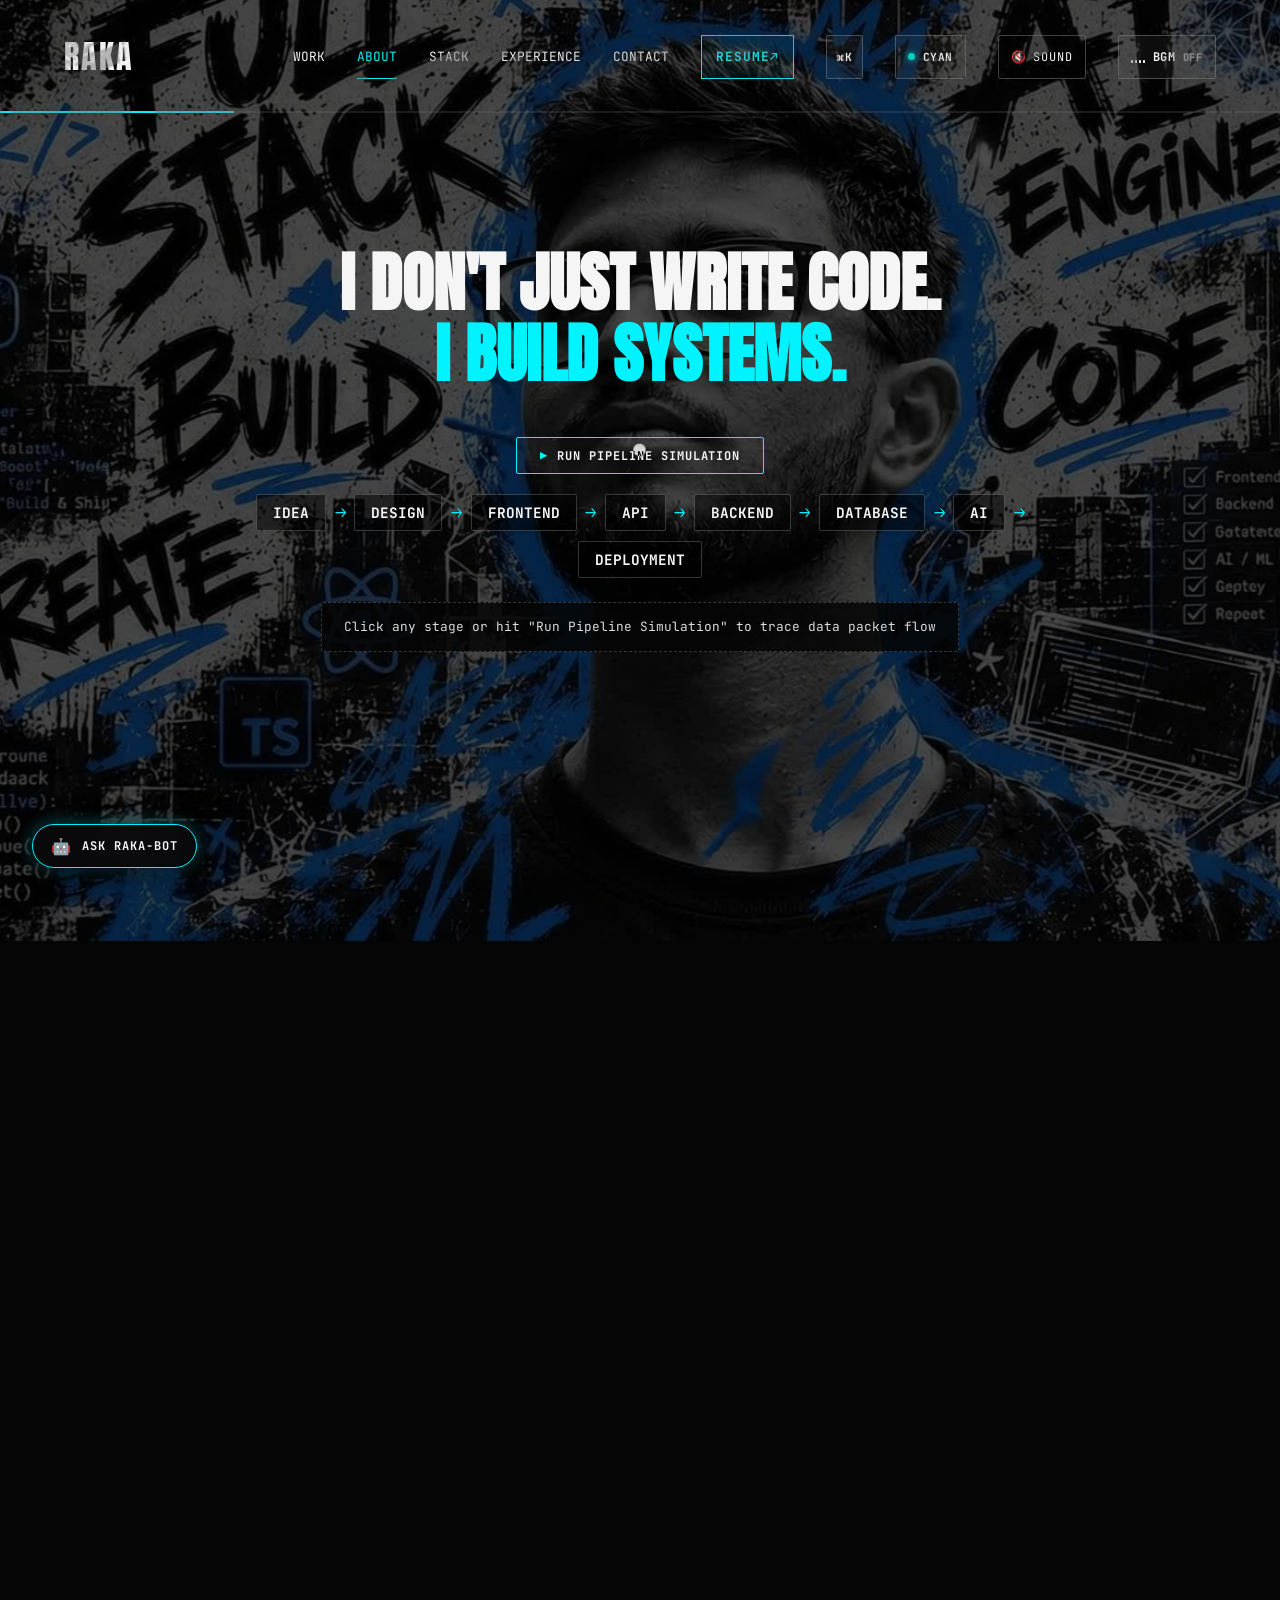
==== commit 699df782: "feat: integrate BGM audio player, Web3Forms email gateway, slow pipeline simulation, and mobile resp" ====
--- a/index.html
+++ b/index.html
@@ -68,6 +68,7 @@
       <button id="cmd-palette-btn" class="nav-cmd-btn" type="button" aria-label="Open Command Palette (Ctrl+K)" title="Command Palette (Ctrl+K)"><kbd>⌘K</kbd></button>
       <button id="theme-toggle" class="theme-btn" type="button" aria-label="Cycle theme accent color" title="Cycle Accent Color"><span id="theme-dot" class="theme-dot" aria-hidden="true"></span> <span id="theme-name">CYAN</span></button>
       <button id="audio-toggle" class="audio-btn" type="button" aria-label="Toggle audio effects feedback" title="Toggle audio feedback"><span id="audio-icon" aria-hidden="true">🔇</span> <span class="audio-text">SOUND</span></button>
+      <button id="bgm-toggle" class="bgm-btn" type="button" aria-label="Toggle background music: Mandragora - Shiva" title="Background Music: Mandragora - Shiva (Click to Play/Pause)" aria-pressed="false"><span class="bgm-bars" aria-hidden="true"><span class="bar"></span><span class="bar"></span><span class="bar"></span><span class="bar"></span></span> <span class="bgm-text">BGM</span> <span id="bgm-state" class="bgm-state">OFF</span></button>
     </div>
     <div id="scroll-progress-container">
       <div id="scroll-progress"></div>
@@ -559,6 +560,9 @@
         <p id="contact-modal-desc" class="contact-modal-sub">Have a project, system architecture challenge, or AI initiative in mind? Send a direct transmission below.</p>
         
         <form id="contact-form" class="cyber-form" novalidate>
+          <input type="hidden" name="access_key" value="1cbc6110-f924-43d2-bd6a-10033565f349" />
+          <input type="hidden" name="from_name" value="Raka Portfolio Contact" />
+          <input type="checkbox" name="botcheck" class="hidden" style="display: none;" tabindex="-1" autocomplete="off" />
           <div class="form-row">
             <div class="form-group">
               <label for="contact-name">IDENTITY / NAME *</label>
@@ -614,6 +618,7 @@
         <button class="cmd-tag" type="button" data-cmd="work">WORK</button>
         <button class="cmd-tag" type="button" data-cmd="ai">AI / ML</button>
         <button class="cmd-tag" type="button" data-cmd="theme">THEME</button>
+        <button class="cmd-tag" type="button" data-cmd="bgm">BGM</button>
         <button class="cmd-tag" type="button" data-cmd="resume">RESUME</button>
         <button class="cmd-tag" type="button" data-cmd="contact">TRANSMIT</button>
         <button class="cmd-tag" type="button" data-cmd="matrix">MATRIX</button>
@@ -633,6 +638,38 @@
   <!-- MATRIX CANVAS EASTER EGG OVERLAY -->
   <canvas id="matrix-canvas" class="matrix-canvas" hidden aria-hidden="true"></canvas>
 
+  <!-- CYBER BGM HUD PLAYER -->
+  <aside id="bgm-hud" class="bgm-hud" aria-label="Now Playing Audio Controller" hidden>
+    <div class="bgm-hud-accent-bar" aria-hidden="true"></div>
+    <div class="bgm-hud-main">
+      <div class="bgm-hud-icon-wrap">
+        <span class="bgm-hud-badge" aria-hidden="true">BGM</span>
+        <div class="bgm-hud-bars" aria-hidden="true">
+          <span class="bar"></span>
+          <span class="bar"></span>
+          <span class="bar"></span>
+          <span class="bar"></span>
+        </div>
+      </div>
+      <div class="bgm-hud-info">
+        <div class="bgm-hud-tag">CYBER AMBIENCE // PSYTRANCE</div>
+        <div class="bgm-hud-title" title="Mandragora - Shiva">Mandragora — Shiva</div>
+        <div class="bgm-hud-sub">High-tempo audio loop • 138 BPM</div>
+      </div>
+      <div class="bgm-hud-actions">
+        <button id="bgm-hud-play-btn" class="bgm-hud-btn" type="button" aria-label="Play or pause background music" title="Play / Pause">
+          <span id="bgm-hud-play-icon">▶</span>
+        </button>
+        <div class="bgm-hud-volume-wrap">
+          <button id="bgm-hud-mute-btn" class="bgm-hud-mute-btn" type="button" aria-label="Mute or unmute background music" title="Mute / Unmute">🔊</button>
+          <input type="range" id="bgm-hud-volume" class="bgm-hud-slider" min="0" max="1" step="0.05" value="0.35" aria-label="Background music volume">
+          <span id="bgm-hud-vol-text" class="bgm-hud-vol-text">35%</span>
+        </div>
+        <button id="bgm-hud-close" class="bgm-hud-close" type="button" aria-label="Minimize music HUD" title="Minimize player">×</button>
+      </div>
+    </div>
+  </aside>
+
   <!-- RAKA-BOT FLOATING ACTION TRIGGER -->
   <button id="rakabot-fab" class="rakabot-fab" type="button" aria-haspopup="dialog" aria-controls="rakabot-dialog" aria-label="Open RAKA-BOT AI Assistant">
     <span class="rakabot-icon" aria-hidden="true">🤖</span>
@@ -654,6 +691,7 @@
         <button class="rakabot-chip" type="button" data-prompt="What did Karan build with YOLOv8?">YOLOv8 Project</button>
         <button class="rakabot-chip" type="button" data-prompt="Tell me about Flowsuite architecture">Flowsuite Architecture</button>
         <button class="rakabot-chip" type="button" data-prompt="What backend frameworks does he know?">Backend Stack</button>
+        <button class="rakabot-chip" type="button" data-prompt="Play background music">Soundtrack / BGM</button>
         <button class="rakabot-chip" type="button" data-prompt="Is Karan open for full-time or contract roles?">Availability / Hiring</button>
         <button class="rakabot-chip" type="button" data-prompt="How can I get his resume and contact him?">Resume & Contact</button>
       </div>
--- a/style.css
+++ b/style.css
@@ -150,8 +150,15 @@
   display: block;
   width: 100vw;
   height: 100vh;
+  height: 100dvh;
   z-index: 0;
   object-fit: cover;
+}
+
+@media (hover: none) or (pointer: coarse) {
+  #custom-cursor {
+    display: none !important;
+  }
 }
 
 /* NAVIGATION */
@@ -240,6 +247,87 @@
   color: var(--blue);
   background: var(--blue-subtle);
   box-shadow: 0 0 10px var(--blue-glow);
+}
+
+.bgm-btn {
+  display: inline-flex;
+  align-items: center;
+  gap: 0.45rem;
+  background: rgba(255, 255, 255, 0.05);
+  border: 1px solid rgba(255, 255, 255, 0.25);
+  color: var(--white);
+  padding: 0.35rem 0.75rem;
+  font-family: var(--font-mono);
+  font-size: 0.75rem;
+  font-weight: 700;
+  letter-spacing: 0.05em;
+  cursor: pointer;
+  border-radius: 2px;
+  transition: all 180ms ease;
+  white-space: nowrap;
+}
+
+.bgm-btn:hover {
+  border-color: var(--blue);
+  color: var(--blue);
+  box-shadow: 0 0 10px var(--blue-glow);
+}
+
+.bgm-btn.is-playing {
+  border-color: var(--blue);
+  color: var(--blue);
+  background: var(--blue-subtle);
+  box-shadow: 0 0 12px var(--blue-glow);
+}
+
+.bgm-bars {
+  display: inline-flex;
+  align-items: flex-end;
+  gap: 2px;
+  height: 12px;
+  width: 14px;
+  pointer-events: none;
+}
+
+.bgm-bars .bar {
+  width: 2px;
+  height: 100%;
+  background: currentColor;
+  border-radius: 1px;
+  transform-origin: bottom;
+  transform: scaleY(0.25);
+  transition: transform 0.2s ease;
+}
+
+@keyframes bgmBarPulse1 { 0%, 100% { transform: scaleY(0.25); } 50% { transform: scaleY(1); } }
+@keyframes bgmBarPulse2 { 0%, 100% { transform: scaleY(0.4); } 50% { transform: scaleY(0.9); } }
+@keyframes bgmBarPulse3 { 0%, 100% { transform: scaleY(0.2); } 50% { transform: scaleY(0.75); } }
+@keyframes bgmBarPulse4 { 0%, 100% { transform: scaleY(0.35); } 50% { transform: scaleY(1); } }
+
+.bgm-btn.is-playing .bgm-bars .bar:nth-child(1) {
+  animation: bgmBarPulse1 0.75s ease-in-out infinite alternate;
+}
+.bgm-btn.is-playing .bgm-bars .bar:nth-child(2) {
+  animation: bgmBarPulse2 0.95s ease-in-out 0.15s infinite alternate;
+}
+.bgm-btn.is-playing .bgm-bars .bar:nth-child(3) {
+  animation: bgmBarPulse3 0.65s ease-in-out 0.3s infinite alternate;
+}
+.bgm-btn.is-playing .bgm-bars .bar:nth-child(4) {
+  animation: bgmBarPulse4 1.1s ease-in-out 0.1s infinite alternate;
+}
+
+.bgm-state {
+  font-size: 0.65rem;
+  opacity: 0.7;
+  letter-spacing: 0.08em;
+  transition: opacity 180ms ease, color 180ms ease;
+}
+
+.bgm-btn.is-playing .bgm-state {
+  opacity: 1;
+  color: var(--blue);
+  text-shadow: 0 0 6px var(--blue-glow);
 }
 
 .nav-cmd-btn {
@@ -2151,6 +2239,202 @@
   50% { opacity: 0.4; transform: scale(0.85); }
 }
 
+/* CYBER BGM HUD PLAYER */
+.bgm-hud {
+  position: fixed;
+  bottom: 5.25rem;
+  left: 2rem;
+  z-index: 998;
+  width: min(92vw, 400px);
+  background: rgba(8, 8, 12, 0.95);
+  border: 1px solid var(--blue);
+  border-left: 4px solid var(--blue);
+  box-shadow: 0 10px 30px rgba(0, 0, 0, 0.85), 0 0 20px var(--blue-glow);
+  backdrop-filter: blur(14px);
+  border-radius: 4px;
+  padding: 0.75rem 1rem;
+  font-family: var(--font-mono);
+  color: var(--white);
+  transition: transform 220ms ease, opacity 220ms ease;
+  animation: hudSlideIn 260ms ease-out;
+}
+
+@keyframes hudSlideIn {
+  from {
+    opacity: 0;
+    transform: translateY(12px) scale(0.96);
+  }
+  to {
+    opacity: 1;
+    transform: translateY(0) scale(1);
+  }
+}
+
+.bgm-hud-main {
+  display: flex;
+  flex-direction: column;
+  gap: 0.6rem;
+}
+
+.bgm-hud-icon-wrap {
+  display: flex;
+  align-items: center;
+  gap: 0.5rem;
+}
+
+.bgm-hud-badge {
+  font-size: 0.6rem;
+  font-weight: 700;
+  padding: 0.15rem 0.4rem;
+  background: var(--blue);
+  color: var(--black);
+  border-radius: 2px;
+  letter-spacing: 0.08em;
+}
+
+.bgm-hud-bars {
+  display: inline-flex;
+  align-items: flex-end;
+  gap: 2px;
+  height: 12px;
+  width: 14px;
+  color: var(--blue);
+}
+
+.bgm-hud-bars .bar {
+  width: 2px;
+  height: 100%;
+  background: currentColor;
+  border-radius: 1px;
+  transform-origin: bottom;
+  transform: scaleY(0.25);
+  transition: transform 0.2s ease;
+}
+
+.bgm-hud.is-playing .bgm-hud-bars .bar:nth-child(1) {
+  animation: bgmBarPulse1 0.75s ease-in-out infinite alternate;
+}
+.bgm-hud.is-playing .bgm-hud-bars .bar:nth-child(2) {
+  animation: bgmBarPulse2 0.95s ease-in-out 0.15s infinite alternate;
+}
+.bgm-hud.is-playing .bgm-hud-bars .bar:nth-child(3) {
+  animation: bgmBarPulse3 0.65s ease-in-out 0.3s infinite alternate;
+}
+.bgm-hud.is-playing .bgm-hud-bars .bar:nth-child(4) {
+  animation: bgmBarPulse4 1.1s ease-in-out 0.1s infinite alternate;
+}
+
+.bgm-hud-info {
+  display: flex;
+  flex-direction: column;
+  gap: 0.15rem;
+}
+
+.bgm-hud-tag {
+  font-size: 0.6rem;
+  color: var(--blue);
+  letter-spacing: 0.1em;
+  font-weight: 700;
+}
+
+.bgm-hud-title {
+  font-size: 0.85rem;
+  font-weight: 700;
+  letter-spacing: 0.05em;
+  white-space: nowrap;
+  overflow: hidden;
+  text-overflow: ellipsis;
+}
+
+.bgm-hud-sub {
+  font-size: 0.65rem;
+  color: rgba(255, 255, 255, 0.55);
+}
+
+.bgm-hud-actions {
+  display: flex;
+  align-items: center;
+  justify-content: space-between;
+  gap: 0.75rem;
+  padding-top: 0.5rem;
+  border-top: 1px solid rgba(255, 255, 255, 0.1);
+}
+
+.bgm-hud-btn {
+  background: var(--blue);
+  color: var(--black);
+  border: 0;
+  width: 28px;
+  height: 28px;
+  border-radius: 2px;
+  cursor: pointer;
+  display: flex;
+  align-items: center;
+  justify-content: center;
+  font-size: 0.75rem;
+  font-weight: 700;
+  transition: transform 140ms ease, box-shadow 140ms ease;
+  flex-shrink: 0;
+}
+
+.bgm-hud-btn:hover {
+  transform: scale(1.08);
+  box-shadow: 0 0 10px var(--blue);
+}
+
+.bgm-hud-volume-wrap {
+  display: flex;
+  align-items: center;
+  gap: 0.4rem;
+  flex: 1;
+}
+
+.bgm-hud-mute-btn {
+  background: transparent;
+  border: 0;
+  cursor: pointer;
+  font-size: 0.85rem;
+  padding: 0;
+  color: var(--white);
+  line-height: 1;
+}
+
+.bgm-hud-slider {
+  flex: 1;
+  height: 4px;
+  accent-color: var(--blue);
+  cursor: pointer;
+}
+
+.bgm-hud-vol-text {
+  font-size: 0.65rem;
+  color: rgba(255, 255, 255, 0.75);
+  min-width: 28px;
+  text-align: right;
+}
+
+.bgm-hud-close {
+  background: transparent;
+  border: 1px solid rgba(255, 255, 255, 0.2);
+  color: rgba(255, 255, 255, 0.7);
+  width: 22px;
+  height: 22px;
+  border-radius: 2px;
+  cursor: pointer;
+  display: flex;
+  align-items: center;
+  justify-content: center;
+  font-size: 0.8rem;
+  line-height: 1;
+  transition: all 140ms ease;
+  flex-shrink: 0;
+}
+
+.bgm-hud-close:hover {
+  border-color: var(--blue);
+  color: var(--blue);
+}
+
 /* RAKA-BOT FLOATING ASSISTANT TRIGGER */
 .rakabot-fab {
   position: fixed;
@@ -2363,23 +2647,44 @@
 
 @media (max-width: 768px) {
   #navbar {
-    padding: 0.75rem 1.25rem 0;
+    padding: 0.6rem 1rem 0;
     flex-direction: column;
     align-items: flex-start;
-    gap: 0.25rem;
-    background: rgba(5, 5, 5, 0.85);
+    gap: 0.35rem;
+    background: rgba(5, 5, 5, 0.94);
+    backdrop-filter: blur(14px);
     mix-blend-mode: normal;
+    border-bottom: 1px solid rgba(255, 255, 255, 0.08);
   }
 
   .logo {
-    font-size: 1.5rem;
+    font-size: 1.4rem;
   }
 
   .nav-links {
     width: 100%;
-    justify-content: space-between;
+    overflow-x: auto;
+    scrollbar-width: none;
+    -webkit-overflow-scrolling: touch;
+    white-space: nowrap;
+    display: flex;
+    align-items: center;
     gap: 0.5rem;
-    font-size: 0.6rem;
+    font-size: 0.68rem;
+    padding-bottom: 0.35rem;
+    mask-image: linear-gradient(to right, black 85%, transparent 100%);
+    -webkit-mask-image: linear-gradient(to right, black 85%, transparent 100%);
+  }
+
+  .nav-links::-webkit-scrollbar {
+    display: none;
+  }
+
+  .nav-links a,
+  .nav-links button {
+    flex-shrink: 0;
+    min-height: 36px;
+    padding: 0.3rem 0.65rem;
   }
 
   .scene {
@@ -2534,19 +2839,32 @@
   }
 
   .project-filter-bar {
-    top: 7rem;
-    right: 50%;
-    transform: translateX(50%);
-    width: max-content;
-    max-width: 90vw;
-    flex-wrap: wrap;
-    justify-content: center;
-    gap: 0.35rem;
+    top: 5.5rem;
+    left: 1rem;
+    right: 1rem;
+    transform: none;
+    width: auto;
+    max-width: none;
+    overflow-x: auto;
+    scrollbar-width: none;
+    -webkit-overflow-scrolling: touch;
+    flex-wrap: nowrap;
+    justify-content: flex-start;
+    gap: 0.4rem;
+    padding-bottom: 0.25rem;
+  }
+
+  .project-filter-bar::-webkit-scrollbar {
+    display: none;
   }
 
   .filter-pill {
     font-size: 0.65rem;
-    padding: 0.3rem 0.6rem;
+    padding: 0.35rem 0.7rem;
+    min-height: 34px;
+    display: inline-flex;
+    align-items: center;
+    flex-shrink: 0;
   }
 
   .tech-ecosystem {
@@ -2563,7 +2881,15 @@
   }
 
   .tech-hud-indicator {
-    display: none;
+    position: static;
+    margin-top: 0.75rem;
+    transform: none;
+    width: 100%;
+    white-space: normal;
+    text-align: center;
+    display: block;
+    font-size: 0.75rem;
+    padding: 0.5rem 0.8rem;
   }
 
   .form-row {
@@ -2572,22 +2898,90 @@
   }
 
   .toast-container {
+    top: 4.8rem;
+    bottom: auto;
+    left: 1rem;
     right: 1rem;
+    width: auto;
+    max-width: none;
+  }
+
+  .rakabot-fab {
     bottom: 1rem;
-    width: calc(100% - 2rem);
-  }
-
-  .rakabot-fab {
-    bottom: 1.25rem;
-    left: 1.25rem;
-    padding: 0.5rem 0.9rem;
+    left: 1rem;
+    padding: 0.45rem 0.85rem;
     font-size: 0.7rem;
+  }
+
+  .bgm-hud {
+    bottom: 3.75rem;
+    left: 1rem;
+    right: 1rem;
+    width: auto;
+    max-width: calc(100% - 2rem);
+    padding: 0.65rem 0.85rem;
+  }
+
+  .contact-info {
+    margin-top: 2rem;
+  }
+
+  .contact-info h3 {
+    font-size: 1.5rem;
+  }
+
+  .contact-links {
+    margin-top: 1.5rem;
+    flex-wrap: wrap;
+    gap: 0.75rem 1.25rem;
+    justify-content: center;
+  }
+
+  .contact-links a {
+    font-size: 1.05rem;
+  }
+
+  .cyber-form input,
+  .cyber-form select,
+  .cyber-form textarea,
+  .cmd-input-bar input,
+  .rakabot-input-bar input {
+    font-size: 16px !important; /* Prevents auto-zoom on iOS Safari */
+  }
+
+  #scene-03 .architecture-flow {
+    display: grid;
+    grid-template-columns: repeat(2, 1fr);
+    gap: 0.5rem;
+    width: 100%;
+    max-width: 440px;
+    margin: 0 auto;
+  }
+
+  #scene-03 .arch-arrow {
+    display: none;
+  }
+
+  #scene-03 .arch-step {
+    width: 100%;
+    text-align: center;
+    padding: 0.55rem 0.5rem;
+    font-size: 0.75rem;
+  }
+
+  #pipeline-hud-info {
+    width: 100%;
+    font-size: 0.75rem;
+    padding: 0.75rem 0.85rem;
+    line-height: 1.5;
+    margin-top: 1rem;
   }
 
   .telemetry-hud-card {
     padding: 1.25rem 1rem;
     max-height: 74svh;
     overflow-y: auto;
+    -webkit-overflow-scrolling: touch;
     gap: 1rem;
   }
 
@@ -2616,11 +3010,18 @@
 
   .modal-tab-bar {
     gap: 0.35rem;
+    overflow-x: auto;
+    scrollbar-width: none;
+    -webkit-overflow-scrolling: touch;
+    white-space: nowrap;
+    padding-bottom: 0.25rem;
   }
 
   .modal-tab-btn {
-    font-size: 0.62rem;
-    padding: 0.35rem 0.6rem;
+    font-size: 0.65rem;
+    padding: 0.4rem 0.65rem;
+    min-height: 36px;
+    flex-shrink: 0;
   }
 
   #modal-image,
@@ -2631,8 +3032,114 @@
   }
 }
 
-@media (max-height: 950px),
-(max-width: 768px) {
+@media (max-width: 480px) {
+  #navbar {
+    padding: 0.5rem 0.85rem 0;
+  }
+
+  .logo {
+    font-size: 1.35rem;
+  }
+
+  .nav-links {
+    gap: 0.4rem;
+    font-size: 0.62rem;
+    padding-bottom: 0.35rem;
+  }
+
+  .nav-links a,
+  .nav-links button {
+    padding: 0.25rem 0.55rem;
+    min-height: 32px;
+  }
+
+  .scene {
+    padding: 6rem 1rem 1.5rem;
+  }
+
+  .poster-title {
+    font-size: 18vw;
+  }
+
+  .poster-subtitle {
+    font-size: 0.68rem;
+    letter-spacing: 1.5px;
+  }
+
+  .identity-text .line {
+    font-size: 9.5vw;
+  }
+
+  .identity-sub,
+  .mindset-sub {
+    font-size: 0.95rem;
+    margin-top: 1.25rem;
+  }
+
+  .statement {
+    font-size: 7.5vw;
+    margin-bottom: 1.5rem;
+  }
+
+  .huge-statement {
+    font-size: 12vw;
+  }
+
+  .focus-item {
+    font-size: 1.4rem;
+  }
+
+  .project-container {
+    padding: 5.5rem 1rem 1.5rem;
+    gap: 0.75rem;
+  }
+
+  .project-image {
+    max-height: 24svh;
+  }
+
+  .project-info h3 {
+    font-size: 1.4rem;
+  }
+
+  .proj-desc {
+    font-size: 0.85rem;
+  }
+
+  .project-filter-bar {
+    top: 5rem;
+    left: 0.75rem;
+    right: 0.75rem;
+    gap: 0.25rem;
+  }
+
+  .filter-pill {
+    font-size: 0.6rem;
+    padding: 0.25rem 0.5rem;
+  }
+
+  .contact-trigger-btn {
+    width: 100%;
+    justify-content: center;
+    padding: 0.75rem 1rem;
+    font-size: 0.85rem;
+  }
+
+  .contact-links a {
+    font-size: 0.95rem;
+  }
+
+  .modal-panel,
+  .contact-modal-panel,
+  .rakabot-panel,
+  .cmd-panel {
+    width: 96vw;
+    max-height: 88svh;
+    padding: 1rem 0.85rem;
+  }
+}
+
+@media (max-height: 950px) and (min-width: 769px) {
   #scene-03 .architecture-flow {
     flex-direction: row;
     flex-wrap: wrap;
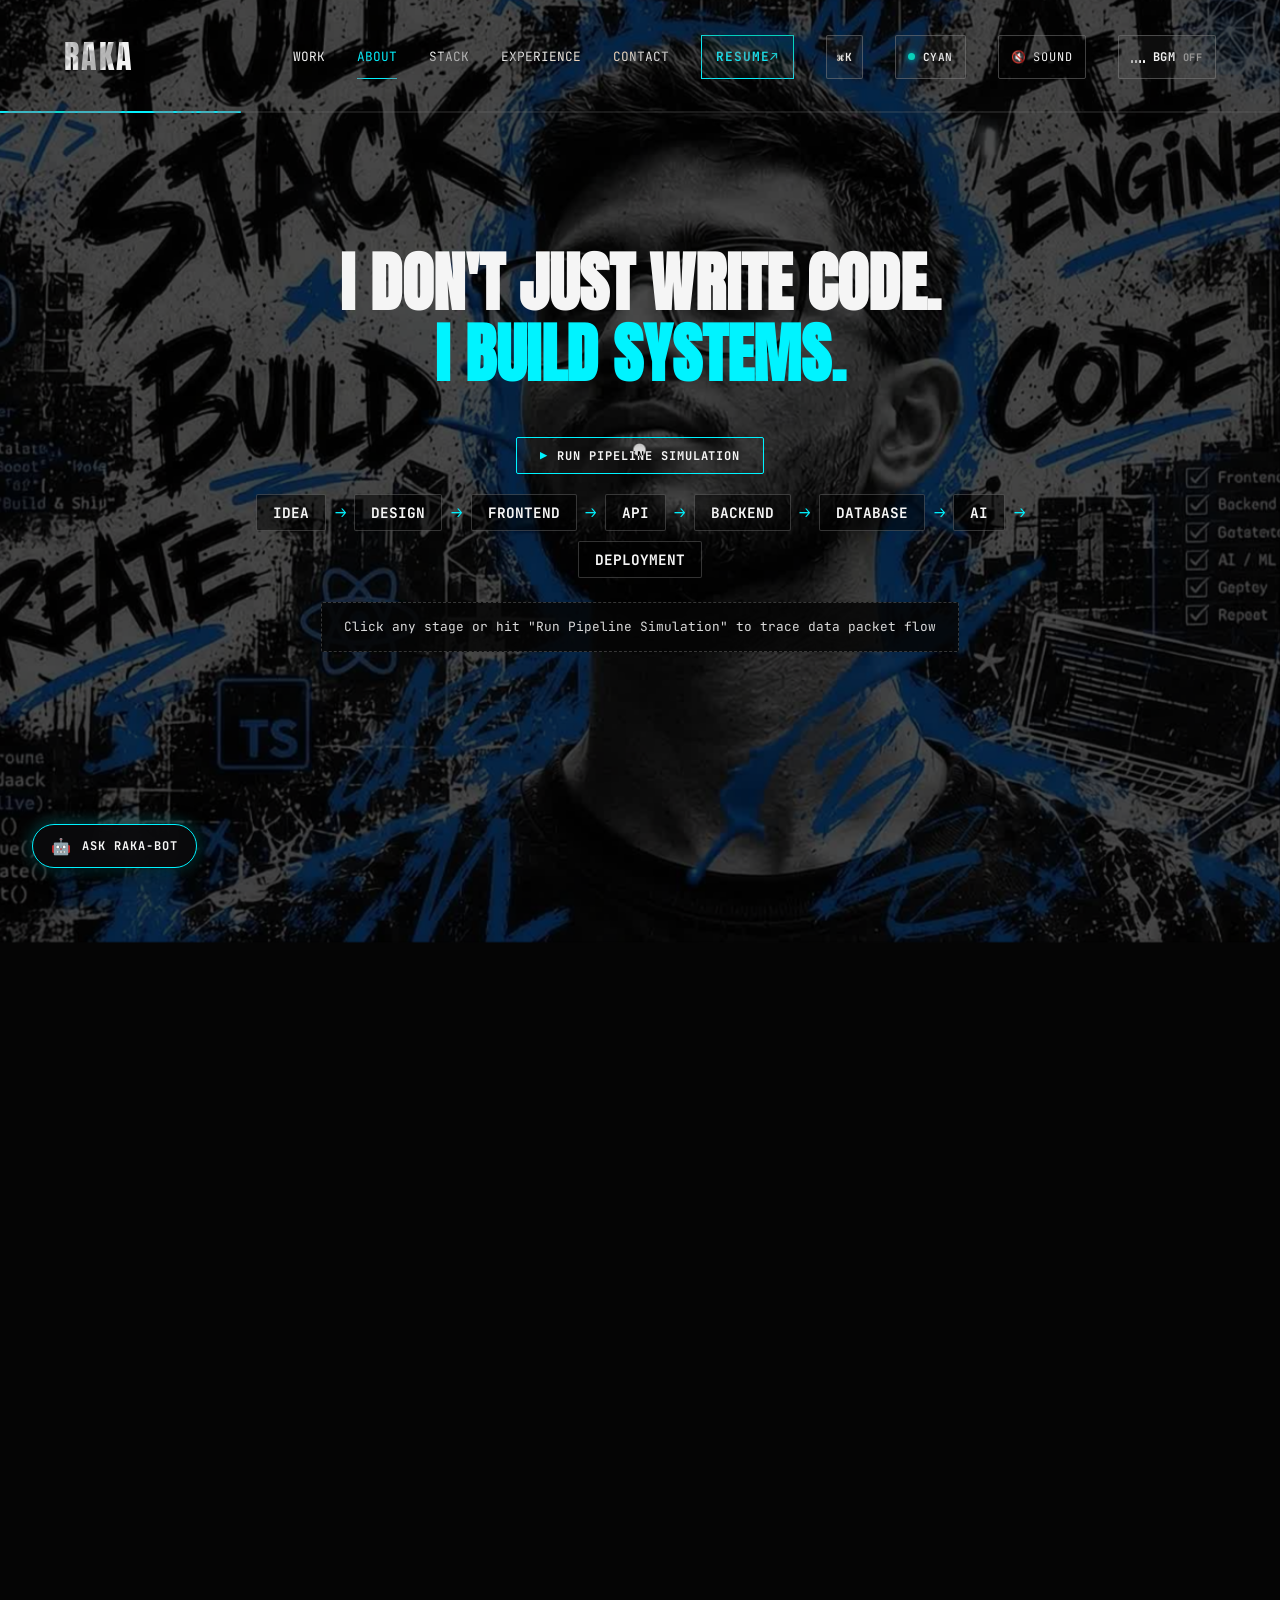
==== commit b7176cb4: "feat: add official resume PDF and synchronize portfolio credentials" ====
--- a/index.html
+++ b/index.html
@@ -130,6 +130,7 @@
             <span class="tech-badge" tabindex="0" role="button" data-tech="React">React</span>
             <span class="tech-badge" tabindex="0" role="button" data-tech="TypeScript">TypeScript</span>
             <span class="tech-badge" tabindex="0" role="button" data-tech="JavaScript">JavaScript</span>
+            <span class="tech-badge" tabindex="0" role="button" data-tech="HTML5 / CSS3">HTML5 / CSS3</span>
             <span class="tech-badge" tabindex="0" role="button" data-tech="Vite">Vite</span>
             <span class="tech-badge" tabindex="0" role="button" data-tech="Tailwind CSS">Tailwind CSS</span>
           </div>
@@ -137,32 +138,35 @@
         <div class="tech-group pos-2">
           <h3>BACKEND</h3>
           <div class="tech-badges">
+            <span class="tech-badge" tabindex="0" role="button" data-tech="FastAPI">FastAPI</span>
+            <span class="tech-badge" tabindex="0" role="button" data-tech="Flask">Flask</span>
             <span class="tech-badge" tabindex="0" role="button" data-tech="Node.js">Node.js</span>
             <span class="tech-badge" tabindex="0" role="button" data-tech="Express.js">Express.js</span>
             <span class="tech-badge" tabindex="0" role="button" data-tech="NestJS">NestJS</span>
-            <span class="tech-badge" tabindex="0" role="button" data-tech="Spring Boot">Spring Boot</span>
-            <span class="tech-badge" tabindex="0" role="button" data-tech="FastAPI">FastAPI</span>
-            <span class="tech-badge" tabindex="0" role="button" data-tech="Flask">Flask</span>
+            <span class="tech-badge" tabindex="0" role="button" data-tech="PHP">PHP</span>
+            <span class="tech-badge" tabindex="0" role="button" data-tech="Java">Java</span>
           </div>
         </div>
         <div class="tech-group pos-3">
-          <h3>DATABASE</h3>
+          <h3>DATABASE & TOOLS</h3>
           <div class="tech-badges">
+            <span class="tech-badge" tabindex="0" role="button" data-tech="MySQL">MySQL</span>
             <span class="tech-badge" tabindex="0" role="button" data-tech="PostgreSQL">PostgreSQL</span>
-            <span class="tech-badge" tabindex="0" role="button" data-tech="MySQL">MySQL</span>
+            <span class="tech-badge" tabindex="0" role="button" data-tech="SQLite">SQLite</span>
             <span class="tech-badge" tabindex="0" role="button" data-tech="MongoDB">MongoDB</span>
             <span class="tech-badge" tabindex="0" role="button" data-tech="Prisma">Prisma</span>
+            <span class="tech-badge" tabindex="0" role="button" data-tech="Postman">Postman</span>
           </div>
         </div>
         <div class="tech-group pos-4">
-          <h3>AI / ML</h3>
+          <h3>AI / ML & VISION</h3>
           <div class="tech-badges">
             <span class="tech-badge" tabindex="0" role="button" data-tech="Python">Python</span>
             <span class="tech-badge" tabindex="0" role="button" data-tech="YOLOv8">YOLOv8</span>
-            <span class="tech-badge" tabindex="0" role="button" data-tech="Computer Vision">Computer Vision</span>
-            <span class="tech-badge" tabindex="0" role="button" data-tech="Machine Learning">Machine Learning</span>
-            <span class="tech-badge" tabindex="0" role="button" data-tech="Gemini">Gemini</span>
-            <span class="tech-badge" tabindex="0" role="button" data-tech="LLM APIs">LLM APIs</span>
+            <span class="tech-badge" tabindex="0" role="button" data-tech="OpenCV">OpenCV</span>
+            <span class="tech-badge" tabindex="0" role="button" data-tech="Scikit-Learn">Scikit-Learn</span>
+            <span class="tech-badge" tabindex="0" role="button" data-tech="Streamlit">Streamlit</span>
+            <span class="tech-badge" tabindex="0" role="button" data-tech="Pandas / NumPy">Pandas / NumPy</span>
           </div>
         </div>
         <div class="tech-group pos-5">
@@ -170,6 +174,7 @@
           <div class="tech-badges">
             <span class="tech-badge" tabindex="0" role="button" data-tech="Git">Git</span>
             <span class="tech-badge" tabindex="0" role="button" data-tech="GitHub">GitHub</span>
+            <span class="tech-badge" tabindex="0" role="button" data-tech="RESTful APIs">RESTful APIs</span>
             <span class="tech-badge" tabindex="0" role="button" data-tech="Vercel">Vercel</span>
             <span class="tech-badge" tabindex="0" role="button" data-tech="Render">Render</span>
             <span class="tech-badge" tabindex="0" role="button" data-tech="Neon">Neon</span>
@@ -292,30 +297,68 @@
       <div id="pipeline-hud-info-06" class="pipeline-hud-info" aria-live="polite">Trace the runtime execution path from human input to cloud infrastructure</div>
     </section>
 
-    <!-- SCENE 07: EXPERIENCE & TESTIMONIALS -->
-    <section id="scene-07" class="scene" tabindex="-1" aria-label="Experience and Endorsements">
-      <h2 class="section-title brush-text">EXPERIENCE & ENDORSEMENTS</h2>
+    <!-- SCENE 07: EXPERIENCE & CREDENTIALS -->
+    <section id="scene-07" class="scene" tabindex="-1" aria-label="Experience, Education, and Endorsements">
+      <h2 class="section-title brush-text">EXPERIENCE &amp; CREDENTIALS</h2>
       <div class="experience-and-testimonials">
-        <div class="experience-block">
-          <p class="eyebrow">CAREER</p>
-          <h3>FULL-STACK DEVELOPER INTERN</h3>
-          <h4 class="text-blue">NAVODITA INFOTECH</h4>
-          <ul class="exp-list">
-            <li>Full-stack development & modern architecture</li>
-            <li>Frontend implementation with responsive polish</li>
-            <li>Robust backend APIs & database integration</li>
-            <li>Iterative prototyping and production deployment</li>
-          </ul>
-        </div>
-        <div class="testimonials-block">
-          <p class="eyebrow">FEEDBACK</p>
-          <div class="testimonial-card">
-            <blockquote class="testimonial-quote">"Karan has an innate instinct for breaking complex technical problems into elegant, production-ready systems."</blockquote>
-            <p class="testimonial-author text-blue">— Engineering Mentor / Team Lead</p>
-          </div>
-          <div class="testimonial-card">
-            <blockquote class="testimonial-quote">"Uncompromising attention to detail across both AI pipelines and high-framerate interactive user interfaces."</blockquote>
-            <p class="testimonial-author text-blue">— Collaborator & Peer</p>
+        <div class="experience-column">
+          <div class="experience-block">
+            <p class="eyebrow">PROFESSIONAL EXPERIENCE</p>
+            <h3>FULL-STACK WEB DEVELOPER</h3>
+            <h4 class="text-blue">NAVODITA INFOTECH <span class="exp-dates">// Dec 2025 – Jan 2026 • Remote, India</span></h4>
+            <ul class="exp-list">
+              <li>Engineered and maintained responsive, full-stack web applications utilizing modern front-end and back-end frameworks.</li>
+              <li>Designed and integrated secure RESTful APIs to facilitate seamless data communication with relational database systems.</li>
+              <li>Optimized database queries and front-end rendering, significantly reducing API latency and improving page load responsiveness.</li>
+              <li>Collaborated in Agile sprints, taking part in code reviews, integration testing, and bug tracking to maintain high software reliability.</li>
+            </ul>
+          </div>
+
+          <div class="education-block">
+            <p class="eyebrow">ACADEMIC FOUNDATION</p>
+            <h3 class="edu-degree">B.TECH IN COMPUTER SCIENCE &amp; ENGINEERING</h3>
+            <h4 class="text-blue">SRM INSTITUTE OF SCIENCE AND TECHNOLOGY <span class="exp-dates">// 2022 – 2026 • Chennai, India</span></h4>
+          </div>
+
+          <div class="resume-cta-card">
+            <div class="resume-cta-info">
+              <span class="resume-badge">VERIFIED RESUME</span>
+              <p>Download or inspect the official 1-page resume PDF.</p>
+            </div>
+            <a href="./resume/resume.pdf" class="text-button resume-action-btn" target="_blank" rel="noopener noreferrer" download="Ravada_Karan_Resume.pdf">DOWNLOAD RESUME (PDF) <span>⬇</span></a>
+          </div>
+        </div>
+
+        <div class="credentials-column">
+          <div class="publication-block">
+            <p class="eyebrow">RESEARCH PUBLICATION</p>
+            <div class="publication-card">
+              <h4>Real-Time Intelligent Traffic Signal Control Using YOLOv8 with Ambulance Priority</h4>
+              <p class="pub-journal text-blue">SSRN Electronic Journal</p>
+              <p class="pub-abstract">Published research proposing an AI-driven adaptive traffic signal framework integrating computer vision (YOLOv8) and dynamic queuing theory for prioritized emergency vehicle clearance.</p>
+            </div>
+          </div>
+
+          <div class="certifications-block">
+            <p class="eyebrow">CERTIFICATIONS &amp; ACHIEVEMENTS</p>
+            <ul class="cert-list">
+              <li><strong class="text-blue">Anthropic Education:</strong> AI Fluency: Framework &amp; Foundations (Sep 2026)</li>
+              <li><strong class="text-blue">AWS Academy:</strong> Machine Learning Foundations (Feb 2024)</li>
+              <li><strong class="text-blue">Oracle:</strong> Global Certification (Mar 2025)</li>
+              <li><strong class="text-blue">Hackathons:</strong> Finalist / Participant at SRM Hackathon 8.0 (2024) &amp; Layer 0 Hackathon (2023)</li>
+            </ul>
+          </div>
+
+          <div class="testimonials-block">
+            <p class="eyebrow">ENDORSEMENTS</p>
+            <div class="testimonial-card">
+              <blockquote class="testimonial-quote">"Karan has an innate instinct for breaking complex technical problems into elegant, production-ready systems."</blockquote>
+              <p class="testimonial-author text-blue">— Engineering Mentor / Team Lead</p>
+            </div>
+            <div class="testimonial-card">
+              <blockquote class="testimonial-quote">"Uncompromising attention to detail across both AI pipelines and high-framerate interactive user interfaces."</blockquote>
+              <p class="testimonial-author text-blue">— Collaborator &amp; Peer</p>
+            </div>
           </div>
         </div>
       </div>
@@ -463,8 +506,9 @@
     <section id="scene-10" class="scene" tabindex="-1" aria-label="Contact">
       <h2 class="statement brush-text text-blue">LET'S BUILD SOMETHING INTERESTING.</h2>
       <div class="contact-info">
-        <h3>RAKA</h3>
+        <h3>RAVADA KARAN</h3>
         <p>Full-Stack Developer × AI Engineer</p>
+        <p class="contact-subline">Raipur, India &nbsp;•&nbsp; <a href="tel:+918409009999" class="hover-link" style="display:inline;color:inherit;text-decoration:none;">+91 8409009999</a></p>
         <div class="contact-cta-wrapper">
           <button id="open-contact-modal" class="text-button contact-trigger-btn" type="button" aria-haspopup="dialog" aria-controls="contact-modal">TRANSMIT MESSAGE <span aria-hidden="true">✉</span></button>
         </div>
@@ -473,6 +517,7 @@
           <a href="https://github.com/ravadakaran" class="hover-link" target="_blank" rel="noopener noreferrer">GitHub <span aria-hidden="true">↗</span></a>
           <a href="https://www.linkedin.com/in/ravada-karan" class="hover-link" target="_blank" rel="noopener noreferrer">LinkedIn <span aria-hidden="true">↗</span></a>
           <a href="mailto:ravadakaran733@gmail.com" class="hover-link">Email <span>✉</span></a>
+          <a href="tel:+918409009999" class="hover-link">+91 8409009999 <span>📞</span></a>
         </div>
       </div>
     </section>
--- a/style.css
+++ b/style.css
@@ -831,74 +831,199 @@
 /* SCENE 07 */
 .experience-and-testimonials {
   display: grid;
-  grid-template-columns: 1fr 1fr;
-  gap: 4rem;
-  max-width: 1100px;
+  grid-template-columns: 1.1fr 1fr;
+  gap: 3.5rem;
+  max-width: 1200px;
   width: 100%;
   text-align: left;
   align-items: start;
 }
 
-.experience-block {
+.experience-column,
+.credentials-column {
+  display: flex;
+  flex-direction: column;
+  gap: 2rem;
+}
+
+.experience-block,
+.education-block {
   text-align: left;
   border-left: 4px solid var(--blue);
   padding-left: 2rem;
 }
 
-.experience-block h3 {
+.experience-block h3,
+.education-block h3 {
   font-family: var(--font-display);
-  font-size: 3rem;
+  font-size: 2.6rem;
   line-height: 1.1;
+  margin-top: 0.4rem;
+}
+
+.education-block .edu-degree {
+  font-size: 2rem;
+}
+
+.experience-block h4,
+.education-block h4 {
+  font-family: var(--font-mono);
+  font-size: 1.15rem;
+  margin-top: 0.4rem;
+  margin-bottom: 1.2rem;
+}
+
+.exp-dates {
+  display: block;
+  font-size: 0.8rem;
+  color: rgba(255, 255, 255, 0.65);
+  font-family: var(--font-mono);
+  margin-top: 0.25rem;
+}
+
+.exp-list,
+.cert-list {
+  list-style: none;
+  font-size: 0.95rem;
+  line-height: 1.65;
+  color: rgba(255, 255, 255, 0.9);
+}
+
+.exp-list li,
+.cert-list li {
+  margin-bottom: 0.6rem;
+  position: relative;
+}
+
+.exp-list li::before,
+.cert-list li::before {
+  content: '>';
+  color: var(--blue);
+  margin-right: 0.75rem;
+  font-family: var(--font-mono);
+  font-weight: 700;
+}
+
+.resume-cta-card {
+  display: flex;
+  align-items: center;
+  justify-content: space-between;
+  gap: 1.5rem;
+  background: rgba(0, 243, 255, 0.04);
+  border: 1px solid rgba(0, 243, 255, 0.25);
+  border-radius: 2px;
+  padding: 1.25rem 1.5rem;
   margin-top: 0.5rem;
 }
 
-.experience-block h4 {
+.resume-badge {
+  display: inline-block;
   font-family: var(--font-mono);
-  font-size: 1.3rem;
-  margin-top: 0.5rem;
-  margin-bottom: 1.5rem;
-}
-
-.exp-list {
-  list-style: none;
-  font-size: 1.1rem;
-  line-height: 1.8;
-}
-
-.exp-list li::before {
-  content: '>';
-  color: var(--blue);
-  margin-right: 1rem;
+  font-size: 0.7rem;
+  font-weight: 700;
+  letter-spacing: 1px;
+  color: var(--blue);
+  background: rgba(0, 243, 255, 0.12);
+  padding: 0.2rem 0.5rem;
+  margin-bottom: 0.35rem;
+}
+
+.resume-cta-info p {
+  font-size: 0.85rem;
+  color: rgba(255, 255, 255, 0.8);
+  margin: 0;
+}
+
+.resume-action-btn {
+  white-space: nowrap;
+  font-size: 0.8rem;
+  padding: 0.6rem 1rem;
+  background: var(--blue);
+  color: var(--black) !important;
+  font-weight: 700;
+  border-radius: 2px;
+  transition: transform 180ms ease, box-shadow 180ms ease;
+}
+
+.resume-action-btn:hover {
+  transform: translateY(-2px);
+  box-shadow: 0 0 15px var(--blue-glow);
+}
+
+.publication-card {
+  background: rgba(255, 255, 255, 0.03);
+  border: 1px solid rgba(255, 255, 255, 0.1);
+  border-left: 3px solid var(--blue);
+  padding: 1.25rem 1.5rem;
+  border-radius: 2px;
+  backdrop-filter: blur(8px);
+}
+
+.publication-card h4 {
+  font-family: var(--font-body);
+  font-size: 1.05rem;
+  font-weight: 700;
+  line-height: 1.35;
+  margin-bottom: 0.35rem;
+}
+
+.pub-journal {
   font-family: var(--font-mono);
+  font-size: 0.82rem;
+  letter-spacing: 0.5px;
+  margin-bottom: 0.5rem;
+}
+
+.pub-abstract {
+  font-size: 0.88rem;
+  line-height: 1.55;
+  color: rgba(255, 255, 255, 0.8);
+  margin: 0;
+}
+
+.certifications-block {
+  background: rgba(255, 255, 255, 0.02);
+  border: 1px solid rgba(255, 255, 255, 0.08);
+  padding: 1.25rem 1.5rem;
+  border-radius: 2px;
 }
 
 .testimonials-block {
   display: flex;
   flex-direction: column;
-  gap: 1.5rem;
+  gap: 1.25rem;
 }
 
 .testimonial-card {
   background: rgba(255, 255, 255, 0.03);
   border: 1px solid rgba(255, 255, 255, 0.1);
   border-left: 3px solid var(--blue);
-  padding: 1.5rem;
+  padding: 1.25rem;
   border-radius: 2px;
   backdrop-filter: blur(8px);
 }
 
 .testimonial-quote {
-  font-size: 1rem;
-  line-height: 1.6;
+  font-size: 0.92rem;
+  line-height: 1.55;
   font-style: italic;
   color: rgba(255, 255, 255, 0.9);
-  margin-bottom: 0.75rem;
+  margin-bottom: 0.5rem;
 }
 
 .testimonial-author {
   font-family: var(--font-mono);
-  font-size: 0.8rem;
+  font-size: 0.78rem;
   letter-spacing: 0.05em;
+}
+
+.contact-subline {
+  font-family: var(--font-mono);
+  font-size: 0.95rem;
+  color: var(--blue);
+  margin-top: 0.25rem;
+  margin-bottom: 0.85rem;
+  letter-spacing: 0.5px;
 }
 
 /* SCENE 08 */
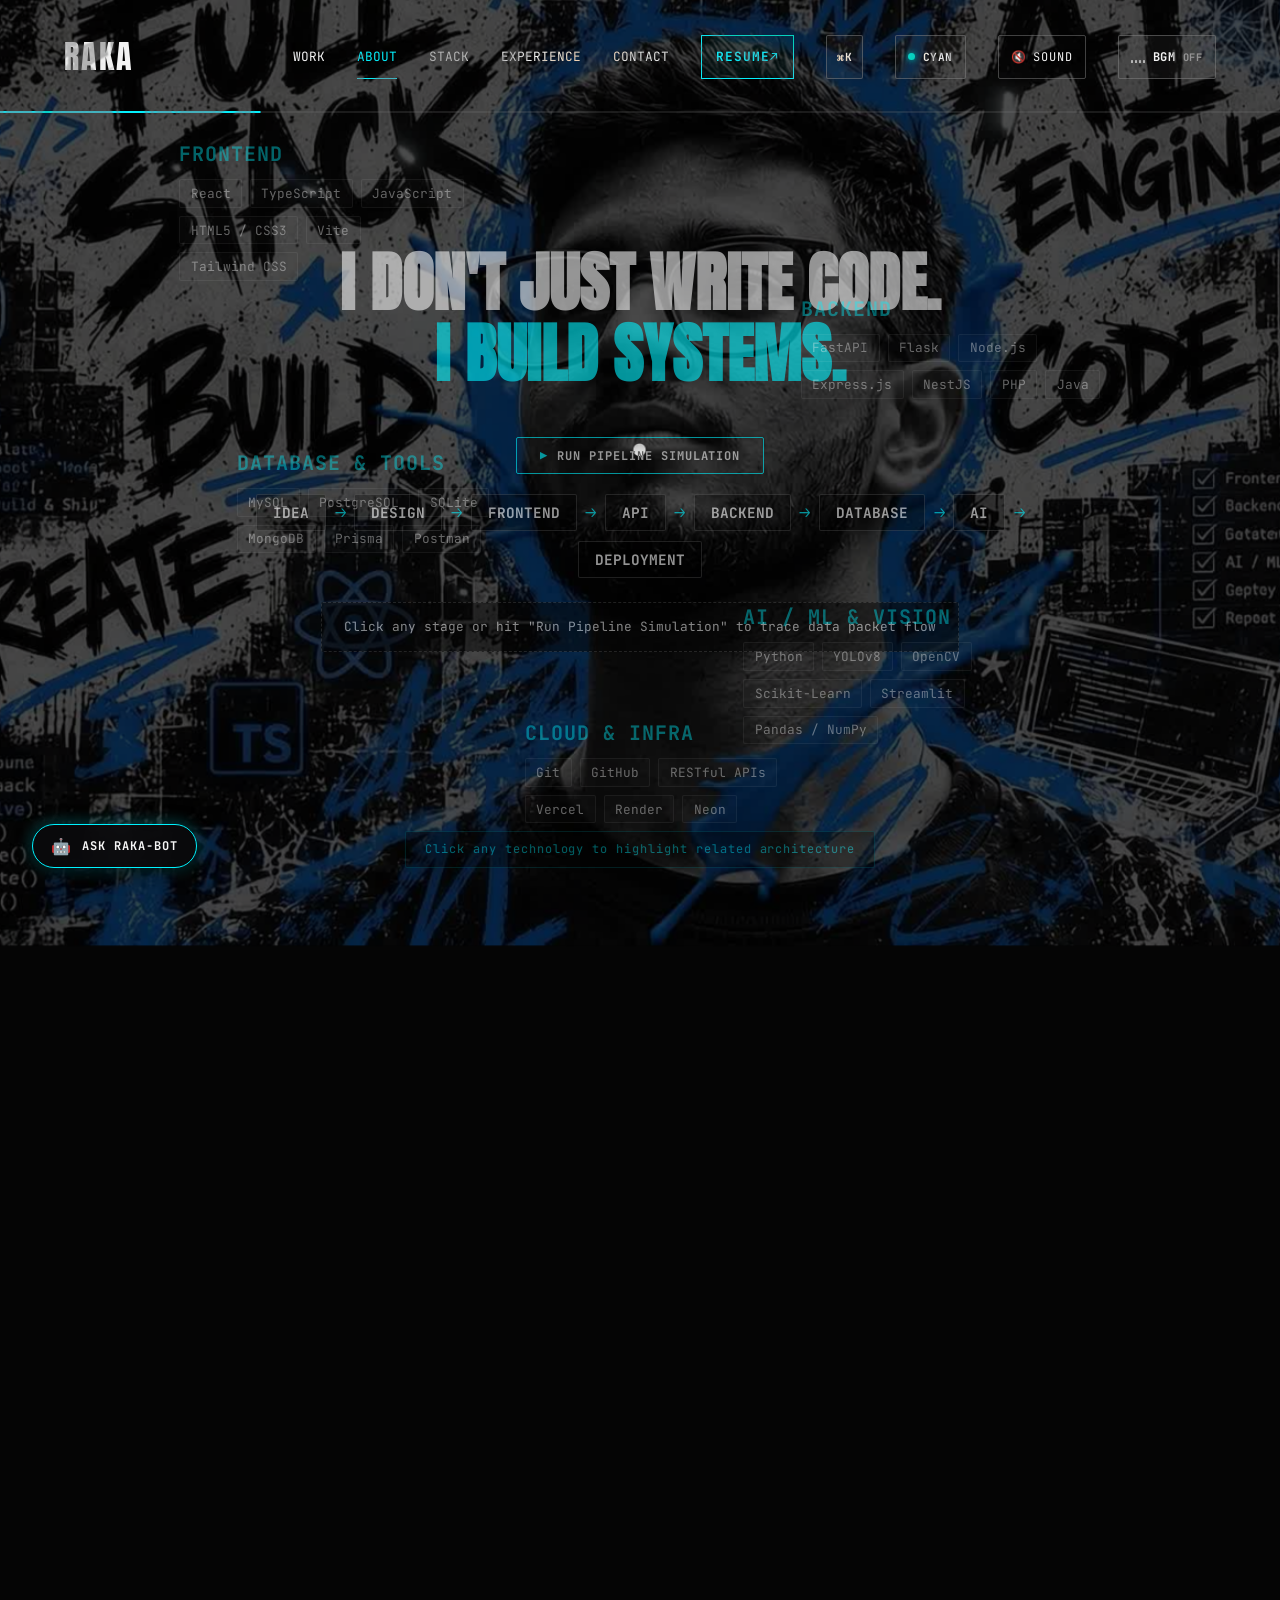
==== commit 123cdcb4: "feat: add Spotify AI DJ Studio project with interactive harmonic audio sandbox" ====
--- a/index.html
+++ b/index.html
@@ -189,10 +189,10 @@
       <h2 class="section-title">SELECTED WORK</h2>
 
       <div class="project-filter-bar" role="tablist" aria-label="Filter projects by category">
-        <button class="filter-pill active" data-filter="all" type="button" role="tab" aria-selected="true">ALL <span class="filter-count">(6)</span></button>
-        <button class="filter-pill" data-filter="ai" type="button" role="tab" aria-selected="false">AI / ML <span class="filter-count">(3)</span></button>
-        <button class="filter-pill" data-filter="fullstack" type="button" role="tab" aria-selected="false">FULL-STACK <span class="filter-count">(4)</span></button>
-        <button class="filter-pill" data-filter="systems" type="button" role="tab" aria-selected="false">SYSTEMS <span class="filter-count">(3)</span></button>
+        <button class="filter-pill active" data-filter="all" type="button" role="tab" aria-selected="true">ALL <span class="filter-count">(7)</span></button>
+        <button class="filter-pill" data-filter="ai" type="button" role="tab" aria-selected="false">AI / ML <span class="filter-count">(4)</span></button>
+        <button class="filter-pill" data-filter="fullstack" type="button" role="tab" aria-selected="false">FULL-STACK <span class="filter-count">(5)</span></button>
+        <button class="filter-pill" data-filter="systems" type="button" role="tab" aria-selected="false">SYSTEMS <span class="filter-count">(4)</span></button>
       </div>
 
       <div class="project-container" id="project-1" data-category="fullstack systems">
@@ -272,6 +272,19 @@
             inventory, saved favorites, and detailed recipes in a responsive interface.</p>
           <button class="project-open text-button" type="button" aria-haspopup="dialog" aria-controls="project-modal"
             aria-label="View Como project details">EXPLORE PROJECT <span aria-hidden="true">↗</span></button>
+        </div>
+      </div>
+      <div class="project-container" id="project-7" data-category="ai fullstack systems">
+        <div class="project-image-wrapper"><img src="./projects/spotify_dj.jpg"
+            alt="Spotify AI DJ Studio collaborative live audio engine and sentiment queue" class="project-image"
+            loading="lazy" decoding="async"></div>
+        <div class="project-info">
+          <h3>SPOTIFY AI DJ STUDIO</h3>
+          <p class="proj-desc">Collaborative live audio lounge &amp; sentiment-aware AI DJ engine.</p>
+          <p class="proj-tech">React / Node.js / Express / Socket.IO / MongoDB / Web Audio API / Tailwind CSS</p>
+          <p class="proj-highlight">Highlight: Authoritative multi-room WebSockets, BPM &amp; Camelot harmonic mixing, chat sentiment analysis, Soundclash battles, and automated AI segue banter.</p>
+          <button class="project-open text-button" type="button" aria-haspopup="dialog" aria-controls="project-modal"
+            aria-label="View Spotify AI DJ Studio project details">EXPLORE PROJECT <span aria-hidden="true">↗</span></button>
         </div>
       </div>
     </section>
@@ -436,6 +449,17 @@
                 <p class="gh-repo-summary">Cocktail recipe discovery engine with pantry matching & bar inventory.</p>
                 <div class="gh-repo-footer">
                   <span class="gh-repo-lang"><span class="lang-dot lang-ts"></span> TypeScript</span>
+                  <span class="gh-repo-arrow">↗</span>
+                </div>
+              </a>
+              <a href="https://github.com/ravadakaran/Spotify-DJ-AI" target="_blank" rel="noopener noreferrer" class="gh-repo-card">
+                <div class="gh-repo-header">
+                  <span class="gh-repo-name">Spotify-DJ-AI</span>
+                  <span class="gh-repo-tag">Socket.IO / React</span>
+                </div>
+                <p class="gh-repo-summary">Collaborative live audio lounge with Camelot harmonic mixing &amp; sentiment-aware AI DJ.</p>
+                <div class="gh-repo-footer">
+                  <span class="gh-repo-lang"><span class="lang-dot lang-js"></span> JavaScript</span>
                   <span class="gh-repo-arrow">↗</span>
                 </div>
               </a>
--- a/style.css
+++ b/style.css
@@ -1615,6 +1615,76 @@
   color: var(--blue);
 }
 
+/* SPOTIFY AI DJ SANDBOX STYLES */
+.dj-decks-grid {
+  display: grid;
+  grid-template-columns: 1fr 1fr;
+  gap: 0.75rem;
+}
+
+.dj-deck {
+  padding: 0.85rem;
+  background: rgba(255, 255, 255, 0.03);
+  border: 1px solid rgba(255, 255, 255, 0.1);
+  border-radius: 2px;
+  text-align: left;
+  transition: all 180ms ease;
+}
+
+.dj-deck.active {
+  border-color: var(--blue);
+  background: rgba(0, 243, 255, 0.05);
+  box-shadow: 0 0 12px var(--blue-subtle);
+}
+
+.deck-tag {
+  font: 700 0.68rem var(--font-mono);
+  color: var(--blue);
+  letter-spacing: 1px;
+}
+
+.deck-track-title {
+  font-size: 0.95rem;
+  font-weight: 700;
+  margin: 0.3rem 0;
+}
+
+.deck-meta {
+  display: flex;
+  gap: 0.4rem;
+  flex-wrap: wrap;
+  font: 0.72rem var(--font-mono);
+}
+
+.camelot-pill {
+  padding: 0.15rem 0.45rem;
+  background: rgba(255, 255, 255, 0.08);
+  border-radius: 2px;
+  color: var(--white);
+}
+
+.camelot-pill.match {
+  background: rgba(0, 255, 157, 0.15);
+  color: #00ff9d;
+  border: 1px solid rgba(0, 255, 157, 0.4);
+}
+
+.bpm-pill {
+  padding: 0.15rem 0.45rem;
+  background: rgba(0, 243, 255, 0.1);
+  color: var(--blue);
+  border-radius: 2px;
+}
+
+.dj-banter-card {
+  padding: 0.85rem 1rem;
+  background: rgba(0, 243, 255, 0.03);
+  border: 1px solid rgba(0, 243, 255, 0.2);
+  border-left: 3px solid var(--blue);
+  border-radius: 2px;
+  text-align: left;
+}
+
 /* CONTACT TRIGGER & FORM STYLES */
 .contact-cta-wrapper {
   margin-top: 1.5rem;
@@ -2230,7 +2300,7 @@
 
 .gh-pinned-repos {
   display: grid;
-  grid-template-columns: repeat(4, 1fr);
+  grid-template-columns: repeat(auto-fit, minmax(200px, 1fr));
   gap: 0.85rem;
 }
 
